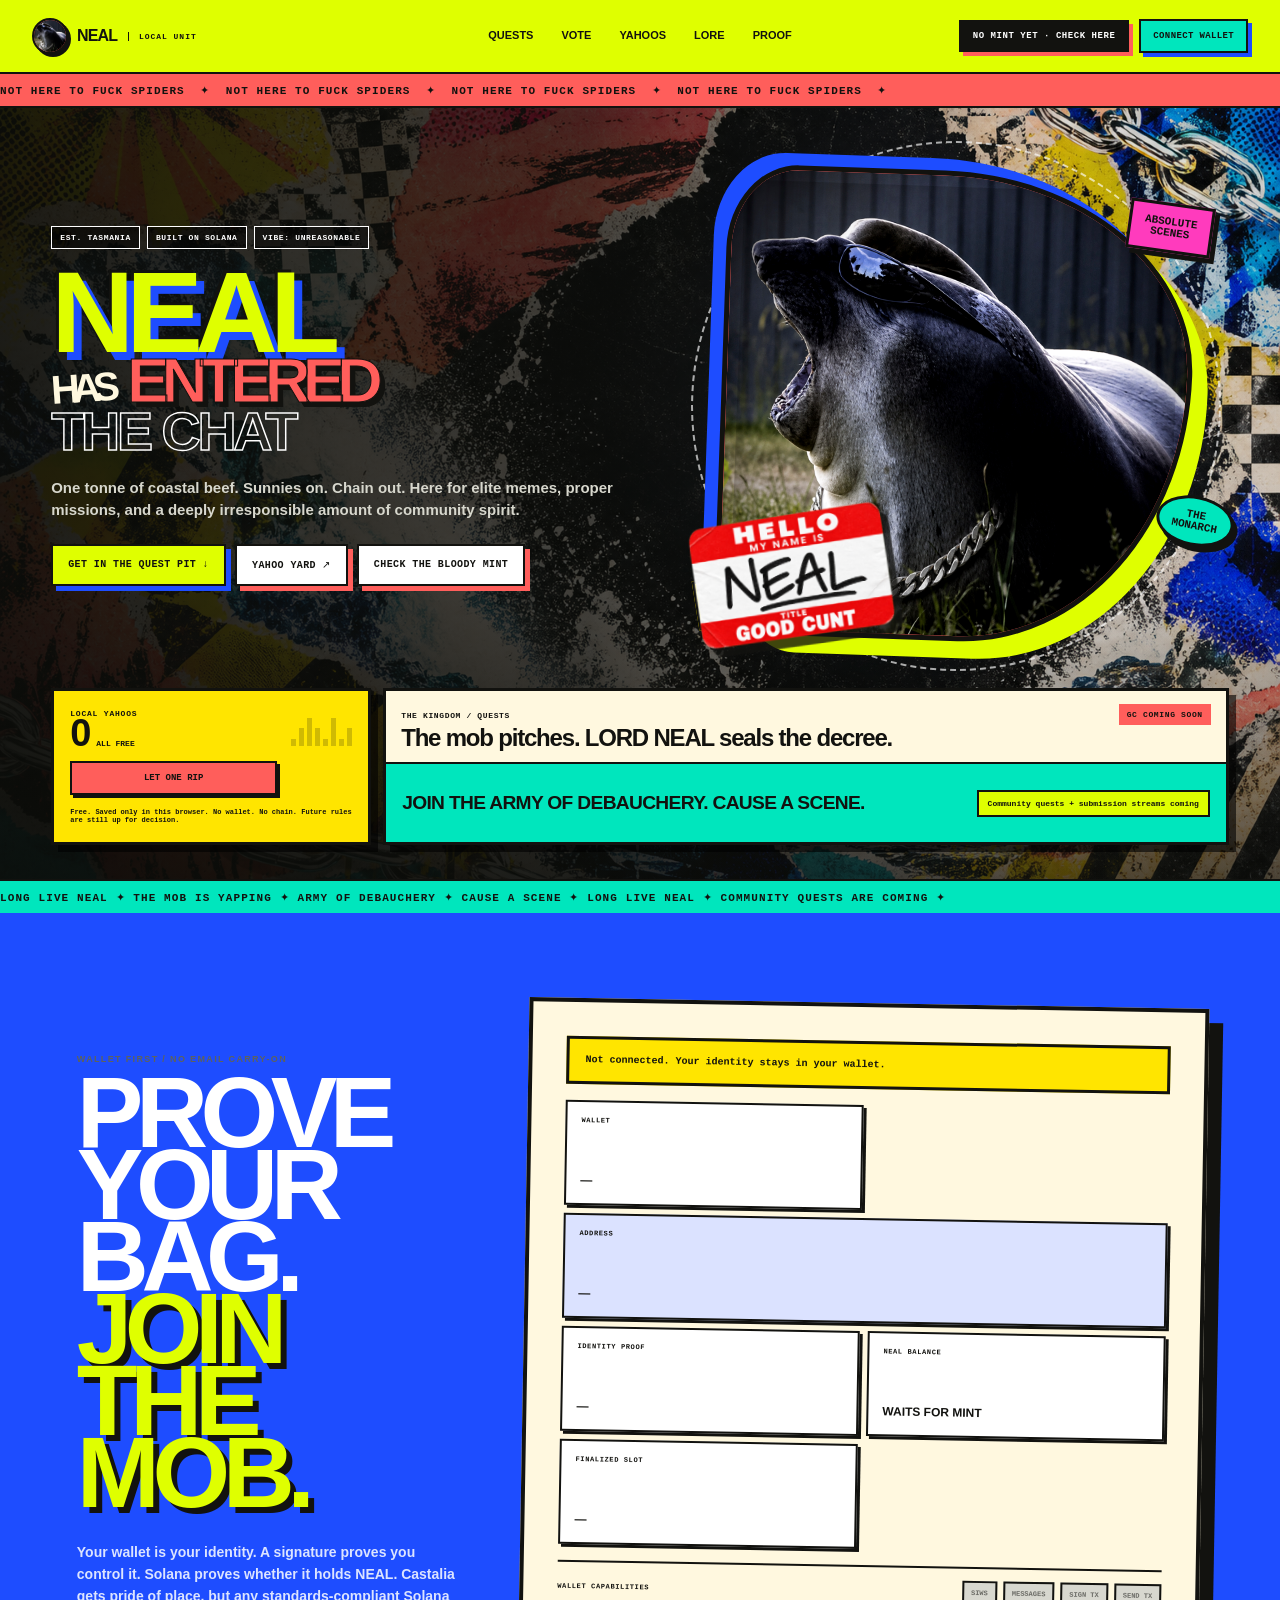
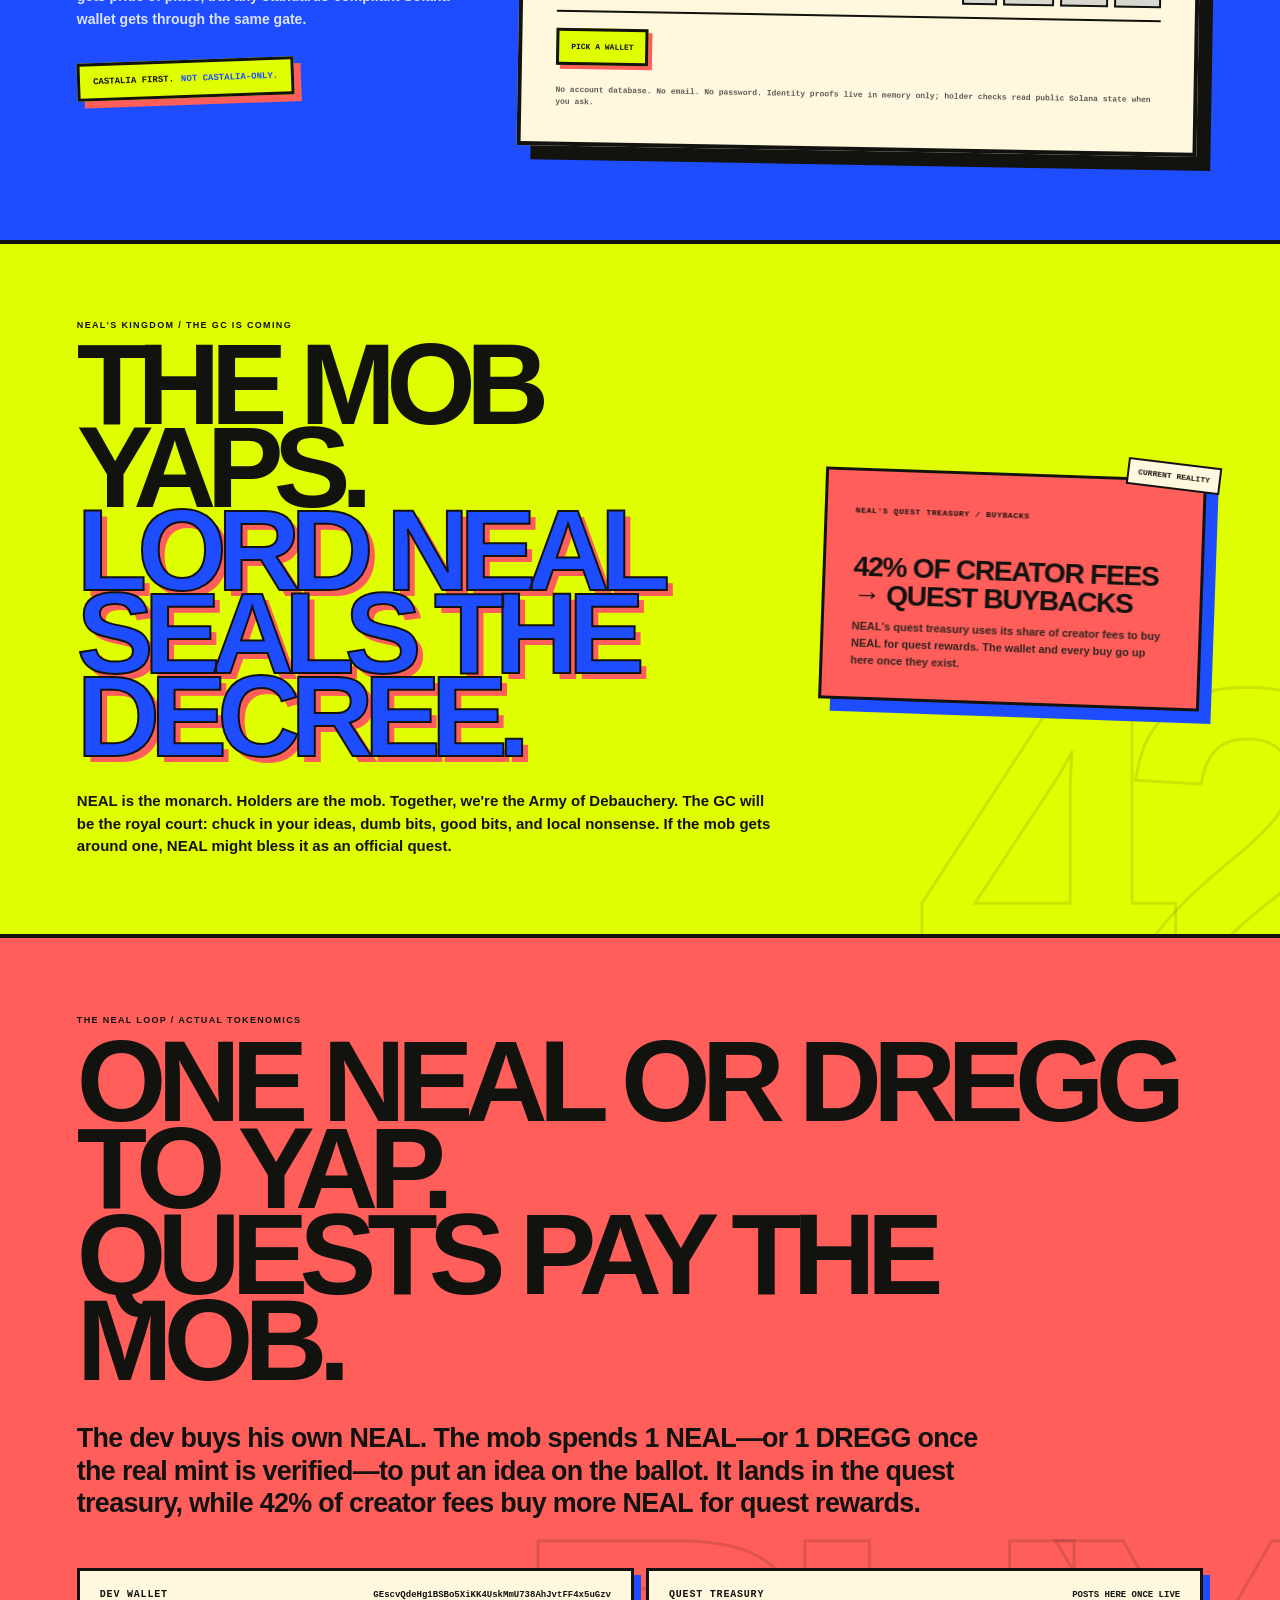
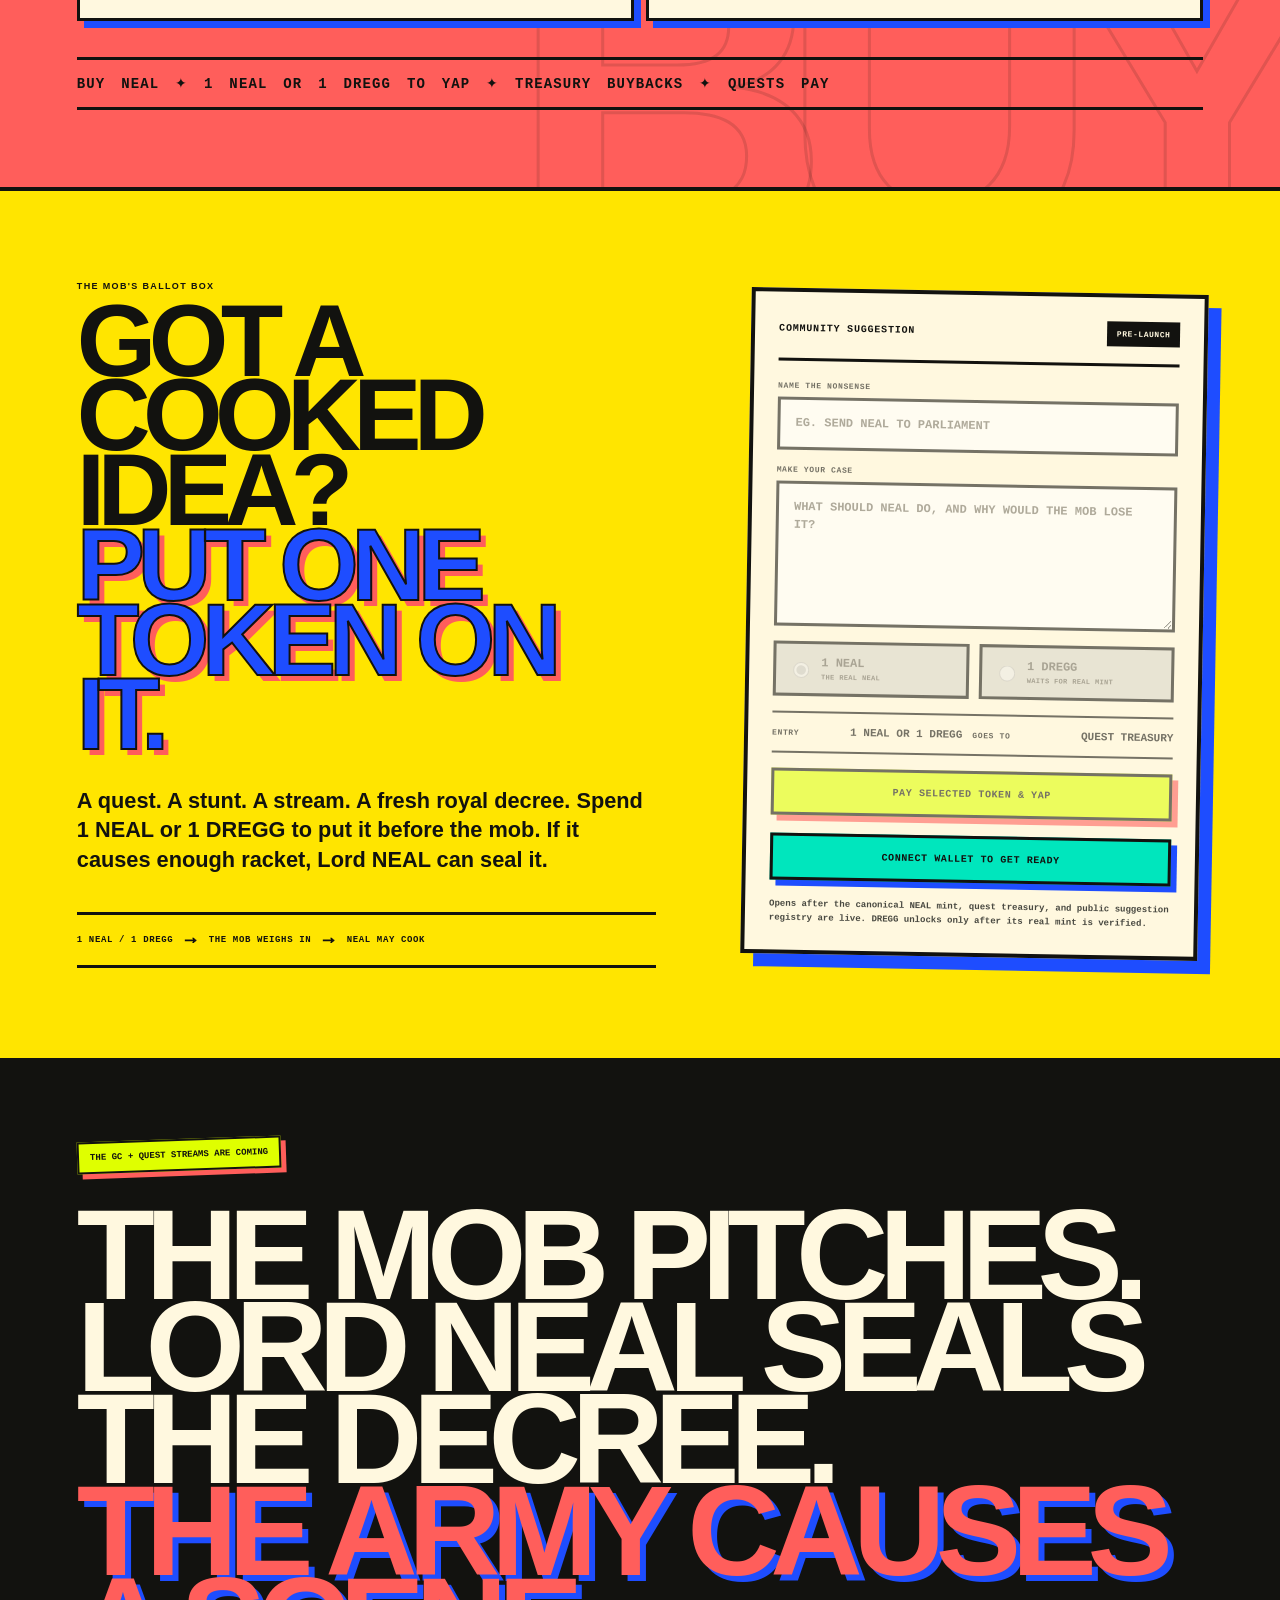
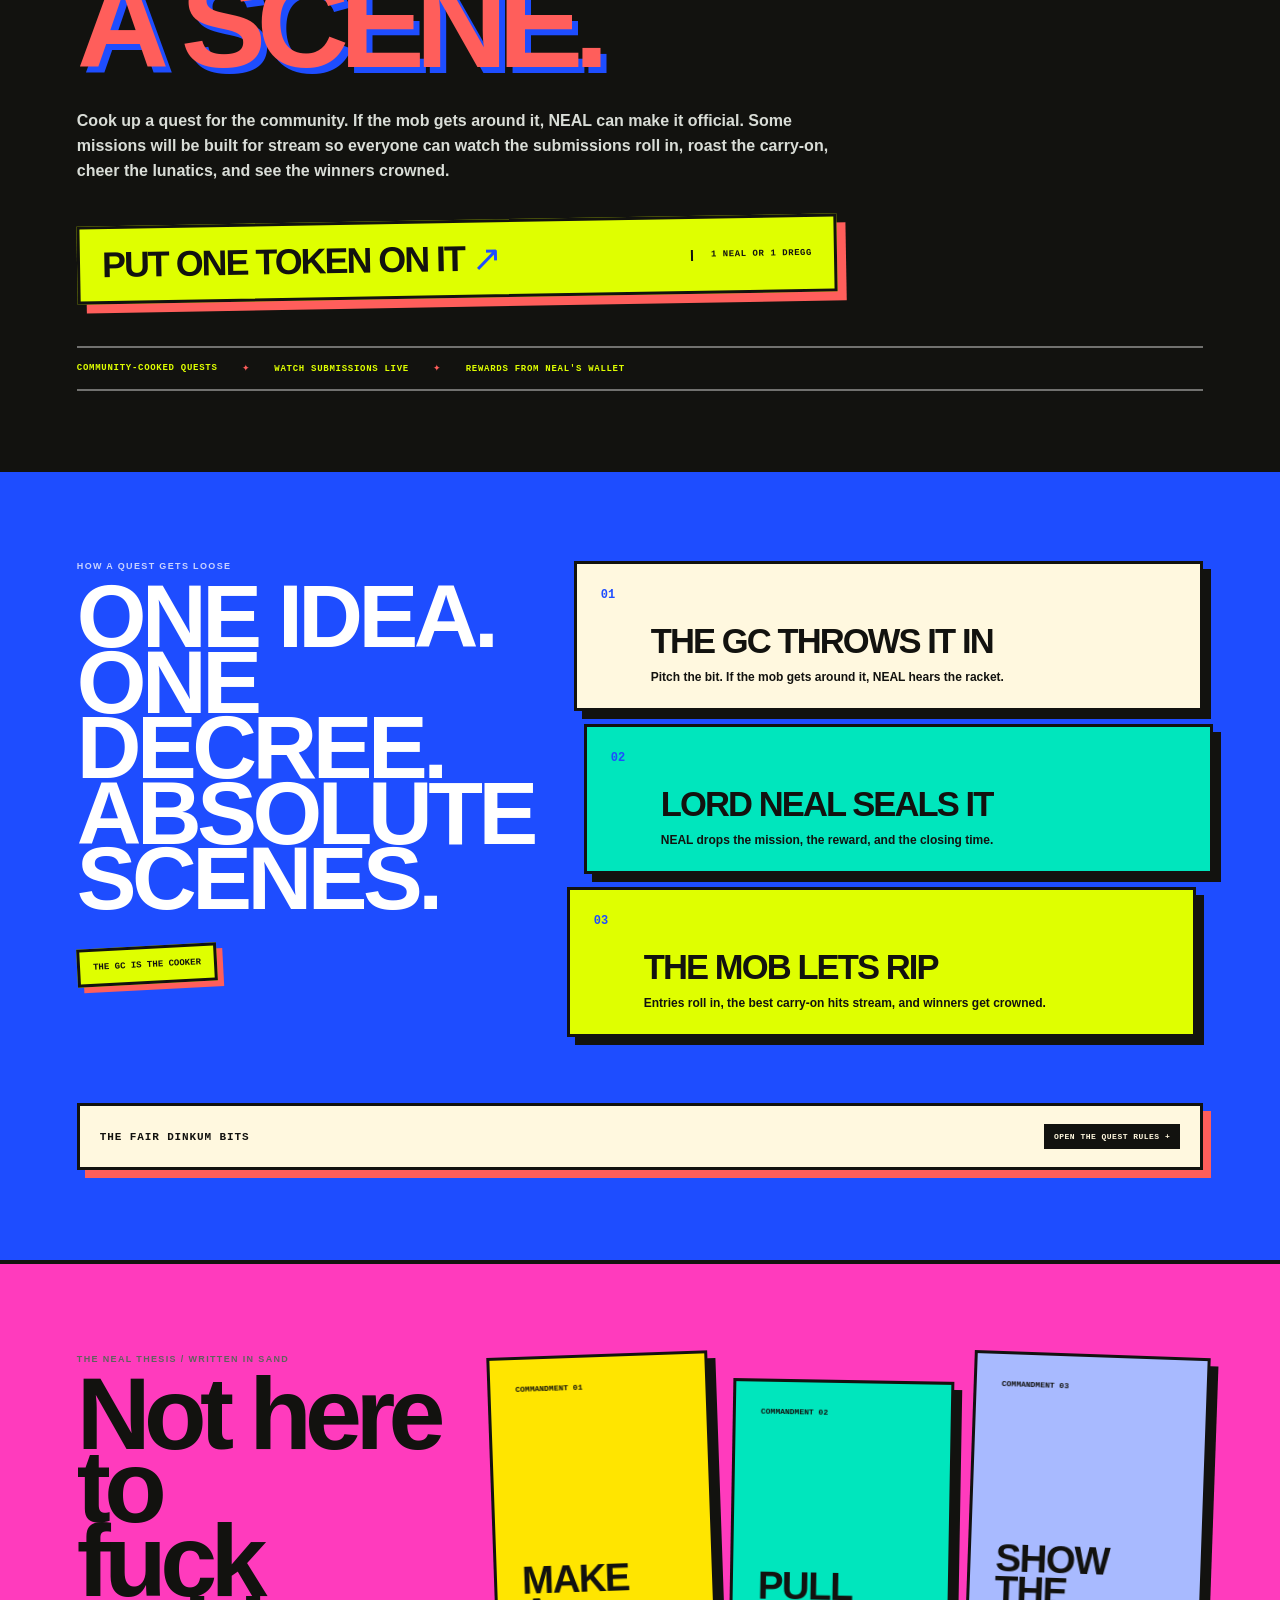
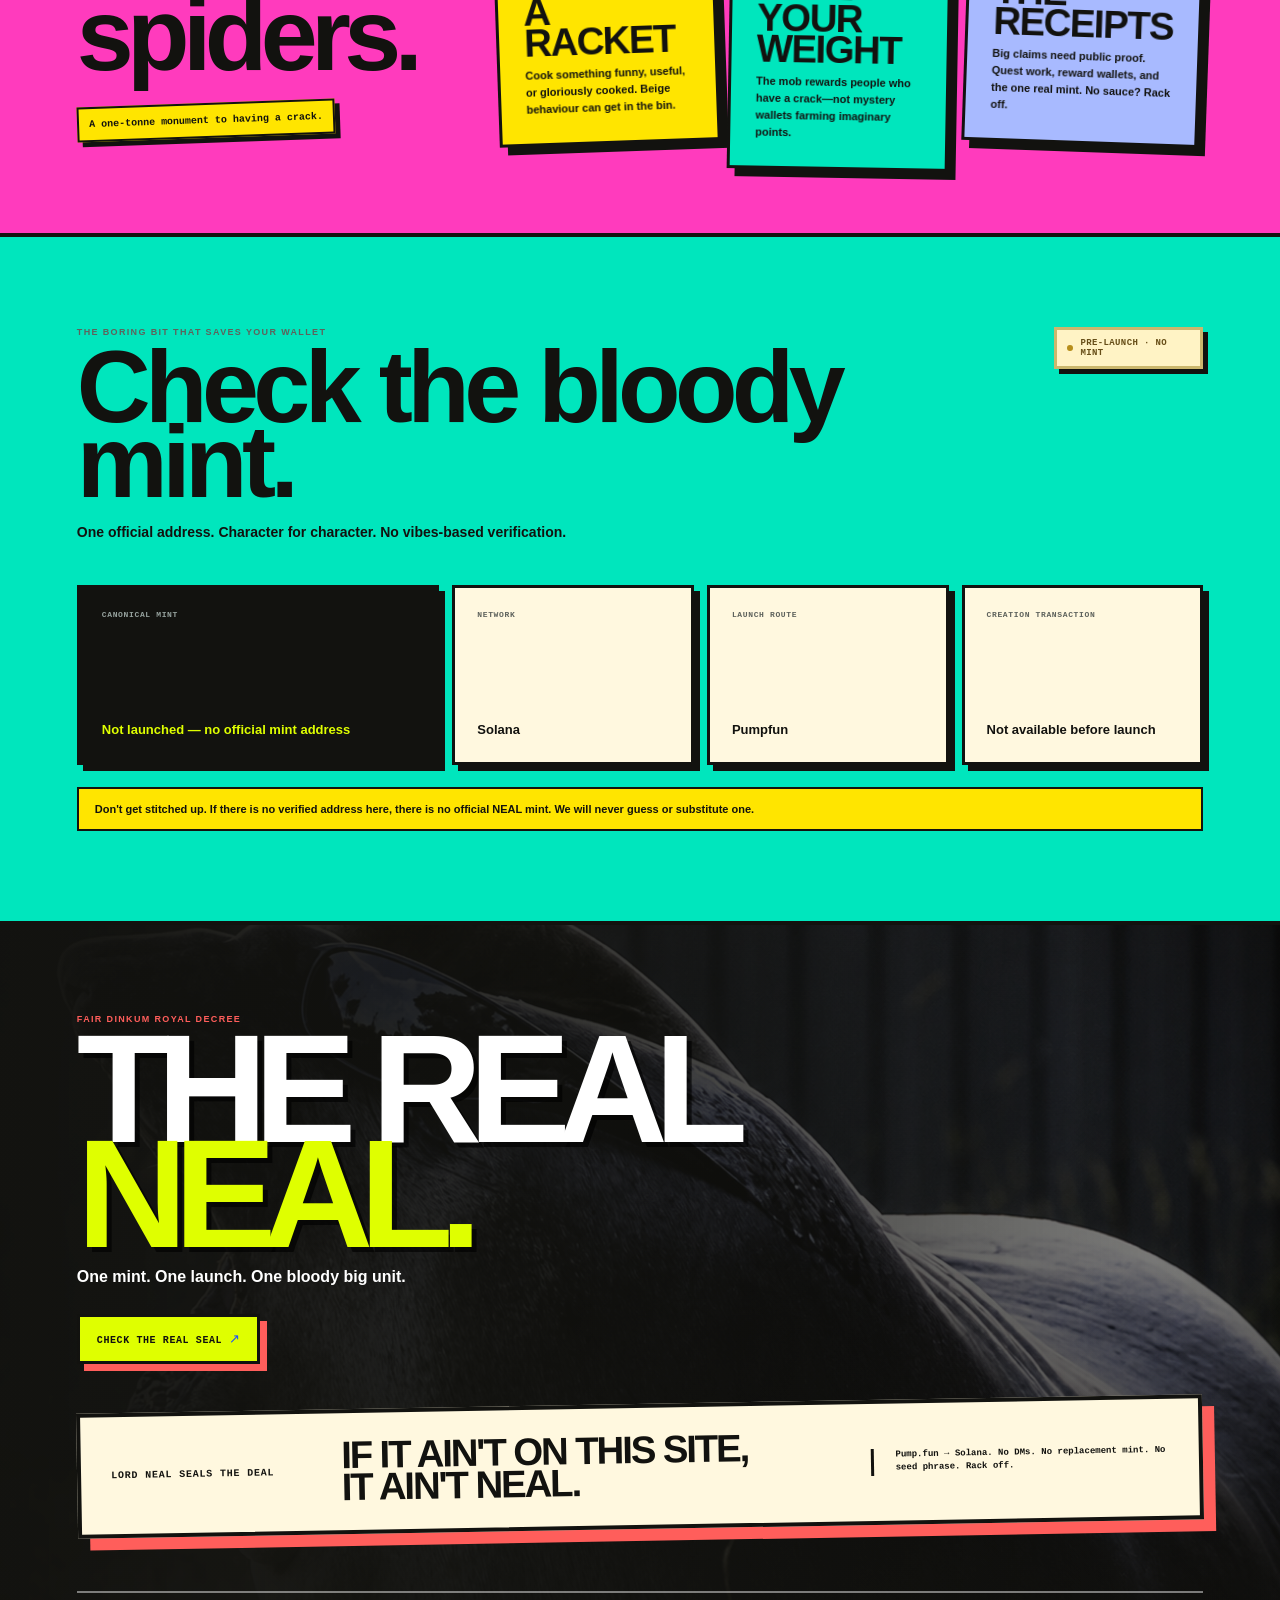
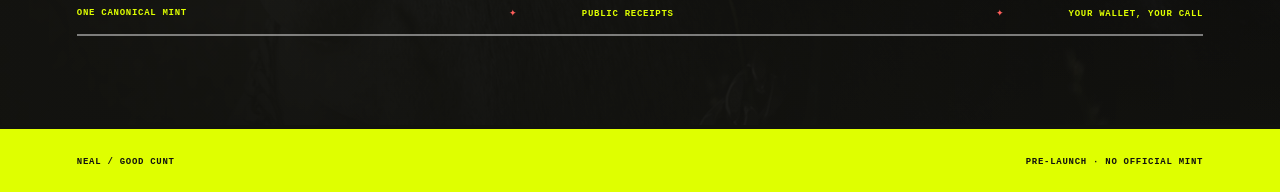
==== index.html @ fa9ed064 "Launch NEAL public site" ====
<!doctype html>
<html lang="en">
  <head>
    <meta charset="UTF-8" />
    <meta name="viewport" content="width=device-width, initial-scale=1.0" />
    <meta
      name="description"
      content="NEAL is a one-tonne local menace on Solana: Aussie chaos, community quests, and one real mint."
    />
    <meta name="theme-color" content="#dfff00" />
    <meta property="og:type" content="website" />
    <meta property="og:title" content="NEAL HAS ENTERED THE CHAT" />
    <meta property="og:description" content="Pick your chaos. Check the mint." />
    <meta property="og:url" content="https://bananawalnut.github.io/" />
    <meta property="og:image" content="https://bananawalnut.github.io/og.png" />
    <meta name="twitter:card" content="summary_large_image" />
    <meta name="twitter:title" content="NEAL HAS ENTERED THE CHAT" />
    <meta name="twitter:description" content="Pick your chaos. Check the mint." />
    <meta name="twitter:image" content="https://bananawalnut.github.io/og.png" />
    <link rel="canonical" href="https://bananawalnut.github.io/" />
    <link rel="icon" type="image/png" href="/neal-token.png" />
    <title>NEAL HAS ENTERED THE CHAT</title>
    <script type="module" crossorigin src="/assets/main-Bcc60UnR.js"></script>
    <link rel="modulepreload" crossorigin href="/assets/local-yahoos-ve-50nHm.js">
    <link rel="stylesheet" crossorigin href="/assets/local-yahoos-BH2oPwrr.css">
  </head>
  <body>
    <div id="app"></div>
    <noscript>This verification page requires JavaScript to load its public launch record.</noscript>
  </body>
</html>
---- assets/local-yahoos-BH2oPwrr.css ----
:root{--ice: #e8f6ef;--paper: #fff8df;--ink: #12120f;--muted: #5e625c;--line: #aeb8ae;--aqua: #00e6bd;--blue: #1e4dff;--coral: #ff5e5b;--pink: #ff3bbd;--lime: #dfff00;--yellow: #ffe500;font-family:Inter,ui-sans-serif,-apple-system,BlinkMacSystemFont,Segoe UI,sans-serif;color:var(--ink);background:var(--ice);font-synthesis:none;text-rendering:optimizeLegibility}*{box-sizing:border-box}html{scroll-behavior:smooth}body{margin:0;overflow-x:hidden;background:var(--ink)}button,a{color:inherit;font:inherit}button{cursor:pointer}a{text-decoration:none}.shell{min-height:100vh;background:var(--ice)}.topbar{height:74px;padding:0 32px;position:relative;z-index:30;display:grid;grid-template-columns:1fr auto 1fr;align-items:center;border-bottom:2px solid var(--ink);background:var(--lime)}.brand{width:max-content;display:inline-flex;align-items:center;gap:9px;font-weight:950;letter-spacing:-.055em}.brand small{margin-left:2px;padding-left:10px;border-left:1px solid var(--ink);font:800 8px ui-monospace,monospace;letter-spacing:.12em}.brand-orb{width:36px;height:36px;display:grid;place-items:center;overflow:hidden;border:2px solid var(--ink);border-radius:50%;background:var(--coral);box-shadow:3px 3px 0 var(--ink)}.brand-orb img{width:100%;height:100%;object-fit:cover}.nav-links{display:flex;gap:28px;font-size:11px;font-weight:850;text-transform:uppercase}.nav-links a{padding:5px 0;border-bottom:2px solid transparent}.nav-links a:hover{border-color:var(--ink)}.topbar-actions{justify-self:end;display:flex;align-items:center;gap:10px}.network-chip{justify-self:end;padding:9px 12px;border:2px solid var(--ink);border-radius:0;background:var(--ink);color:#fff;box-shadow:4px 4px 0 var(--coral);font:850 9px ui-monospace,monospace;letter-spacing:.06em}.network-chip:hover{transform:translate(-2px,-2px);box-shadow:6px 6px 0 var(--blue)}.wallet-button{padding:10px 12px;border:2px solid var(--ink);color:var(--ink);background:var(--aqua);box-shadow:4px 4px 0 var(--blue);font:950 9px ui-monospace,monospace;letter-spacing:.04em;white-space:nowrap}.wallet-button:hover,.wallet-button:focus-visible{transform:translate(-2px,-2px);box-shadow:6px 6px 0 var(--coral);outline:none}.hero-chaos{min-height:calc(100vh - 74px);position:relative;overflow:hidden;isolation:isolate;color:#fff;background:var(--ink) url(/neal-chaos-bg.png) center / cover no-repeat}.hero-chaos:before{content:"";position:absolute;inset:0;z-index:-1;background:linear-gradient(90deg,#0b0c09eb,#0b0c09bd 46%,#0b0c091f 78%),linear-gradient(0deg,rgba(11,12,9,.74),transparent 38%)}.hero-marquee{height:34px;display:flex;align-items:center;overflow:hidden;border-bottom:2px solid var(--ink);color:var(--ink);background:var(--coral);font:950 11px ui-monospace,monospace;letter-spacing:.1em;white-space:nowrap}.hero-marquee span{display:block;width:max-content;animation:marquee 18s linear infinite}.hero-marquee--bottom{border-top:2px solid var(--ink);border-bottom:0;background:var(--aqua)}.hero-marquee--bottom span{animation-direction:reverse;animation-duration:14s}@keyframes marquee{to{transform:translate(-50%)}}.hero-stage{max-width:1540px;min-height:570px;margin:0 auto;padding:38px clamp(24px,4vw,68px) 22px;display:grid;grid-template-columns:minmax(0,1.05fr) minmax(410px,.95fr);align-items:center;gap:30px}.hero-copy{position:relative;z-index:5}.hero-kicker{margin:0 0 20px;display:flex;flex-wrap:wrap;gap:7px}.hero-kicker span{padding:6px 8px;border:1px solid white;background:#00000080;font:800 8px ui-monospace,monospace;letter-spacing:.08em}.hero-copy h1{max-width:820px;margin:0;display:flex;flex-wrap:wrap;align-items:baseline;column-gap:.16em;color:var(--paper);font-size:clamp(58px,7.3vw,124px);line-height:.76;letter-spacing:-.085em;text-transform:uppercase}.hero-copy h1 span{width:100%;color:var(--lime);font-size:1.23em;text-shadow:8px 8px 0 var(--blue),-3px -3px 0 var(--ink)}.hero-copy h1 em{font:inherit;font-size:.43em;transform:rotate(-4deg)}.hero-copy h1 strong{color:var(--coral);font-size:.68em;-webkit-text-stroke:1px var(--ink);text-shadow:5px 5px 0 var(--ink)}.hero-copy h1 i{width:100%;margin-top:.12em;color:transparent;font:inherit;font-size:.58em;letter-spacing:-.06em;-webkit-text-stroke:1.5px white}.eyebrow{margin:0 0 13px;color:var(--muted);font-size:9px;font-weight:800;letter-spacing:.15em;text-transform:uppercase}.hero-copy>#description{max-width:640px;margin:24px 0 0;color:#d7d7cd;font-size:15px;font-weight:650;line-height:1.48}.hero-actions{margin-top:23px;display:flex;flex-wrap:wrap;gap:9px}.hero-actions a{padding:13px 15px;border:2px solid var(--ink);font:900 10px ui-monospace,monospace;letter-spacing:.04em}.primary-action{background:var(--lime);color:var(--ink);box-shadow:5px 5px 0 var(--blue)}.secondary-action{background:#fff;color:var(--ink);box-shadow:5px 5px 0 var(--coral)}.hero-actions a:hover{transform:translate(-2px,-2px)}.neal-monument{min-height:520px;position:relative;display:grid;place-items:center}.neal-frame{width:min(470px,39vw);aspect-ratio:1;overflow:hidden;position:relative;z-index:2;border:5px solid var(--ink);border-radius:15% 54% 48% 14%/18% 42% 58% 20%;background:var(--coral);box-shadow:16px 17px 0 var(--lime),-13px -12px 0 var(--blue);transform:rotate(2deg);animation:float-neal 4.2s ease-in-out infinite}.neal-frame:after{content:"";position:absolute;inset:0;border:11px solid rgba(255,255,255,.22);mix-blend-mode:overlay;pointer-events:none}.neal-frame>img{width:100%;height:100%;object-fit:cover;object-position:center;filter:saturate(1.18) contrast(1.06)}.neal-halo{width:530px;height:530px;position:absolute;display:grid;place-items:center;border:2px dashed rgba(255,255,255,.65);border-radius:50%;color:transparent;animation:spin 18s linear infinite}.neal-halo:before,.neal-halo:after{content:"";position:absolute;inset:45px;border:1px solid rgba(223,255,0,.55);border-radius:50%}.neal-halo:after{inset:90px;border-color:#ff5e5bb3}.sticker{position:absolute;z-index:4;padding:11px 13px;border:3px solid var(--ink);color:var(--ink);box-shadow:5px 5px 0 var(--ink);font:950 11px/1 ui-monospace,monospace;text-align:center}.sticker--one{top:11%;right:3%;background:var(--pink);transform:rotate(8deg)}.sticker--two{bottom:8%;left:2%;background:var(--yellow);transform:rotate(-9deg)}.sticker--three{right:-1%;bottom:23%;border-radius:50%;background:var(--aqua);transform:rotate(11deg)}.neal-name-tag{width:205px;height:auto;position:absolute;left:1%;bottom:4%;z-index:5;filter:drop-shadow(8px 9px 0 rgba(18,18,15,.78));transform:rotate(-4deg)}@keyframes float-neal{50%{transform:rotate(-1deg) translateY(-10px)}}@keyframes spin{to{transform:rotate(360deg)}}.hero-control-deck{max-width:1540px;margin:0 auto 34px;padding:0 clamp(24px,4vw,68px);display:grid;grid-template-columns:320px 1fr;gap:12px;position:relative;z-index:10}.hype-console,.hero-quests{border:3px solid var(--ink);box-shadow:7px 7px #0009}.hype-console{padding:16px;position:relative;display:grid;grid-template-columns:1fr auto;gap:10px 14px;align-items:center;overflow:visible;color:var(--ink);background:var(--yellow)}.hype-console:focus-visible{outline:5px solid var(--aqua);outline-offset:4px}.hype-console>div:first-child{display:grid;grid-template-columns:auto 1fr;align-items:end;gap:0 8px}.hype-console .console-label{grid-column:1 / -1;margin:0;font:900 8px ui-monospace,monospace;letter-spacing:.1em}.hype-console strong{font-size:38px;line-height:.8;letter-spacing:-.08em}.hype-console span{font:900 8px ui-monospace,monospace}.hype-console button{padding:10px;border:2px solid var(--ink);background:var(--coral);box-shadow:3px 3px 0 var(--ink);font:950 9px ui-monospace,monospace}.hype-console button:active{transform:translate(3px,3px);box-shadow:none}.hype-console button:disabled{cursor:not-allowed;opacity:.76}.hype-console small{grid-column:1 / -1;font:700 7px ui-monospace,monospace}.hype-gauge{display:flex;align-items:flex-end;gap:3px;height:35px}.hype-gauge i{width:5px;height:20%;background:#12120f33;transition:.12s}.hype-gauge i:nth-child(2n){height:50%}.hype-gauge i:nth-child(3n){height:80%}.hype-gauge i.on{background:var(--blue)}.yahoo-peek{width:min(820px,calc(100vw - 48px));padding:17px;position:absolute;left:-3px;top:calc(100% + 10px);z-index:60;display:grid;grid-template-columns:repeat(3,1fr);gap:12px;visibility:hidden;opacity:0;border:3px solid var(--ink);color:var(--ink);background:var(--paper);box-shadow:9px 9px 0 var(--blue);transform:translateY(-8px);transition:opacity .16s ease,transform .16s ease,visibility .16s;pointer-events:none}.yahoo-peek:before{content:"";height:12px;position:absolute;left:0;right:0;top:-12px}.hype-console:hover .yahoo-peek,.hype-console:focus-within .yahoo-peek{visibility:visible;opacity:1;transform:translateY(0);pointer-events:auto}.yahoo-peek header{grid-column:1 / -1;padding-bottom:10px;display:flex;align-items:center;justify-content:space-between;border-bottom:3px solid var(--ink);font:950 9px ui-monospace,monospace;letter-spacing:.07em}.yahoo-peek header b{padding:6px 8px;background:var(--lime)}.yahoo-peek>div{min-width:0;padding:10px;border:2px solid var(--ink);background:#fff}.yahoo-peek>div>strong{font:950 8px ui-monospace,monospace;letter-spacing:.06em}.yahoo-peek ol{margin:9px 0 0;padding:0;list-style:none}.yahoo-peek li{padding:7px 0;display:flex;justify-content:space-between;gap:10px;border-top:1px solid var(--ink);font:850 8px ui-monospace,monospace}.yahoo-peek li span{overflow-wrap:anywhere}.yahoo-peek li b{white-space:nowrap}.yahoo-peek>a{grid-column:1 / -1;padding:10px;border:2px solid var(--ink);background:var(--aqua);box-shadow:4px 4px 0 var(--coral);font:950 9px ui-monospace,monospace;text-align:center}.hero-quests{color:var(--ink);background:var(--paper)}.hero-quests-head{padding:13px 15px 10px;display:flex;justify-content:space-between;align-items:start;border-bottom:2px solid var(--ink)}.hero-quests-head span,.hero-quests-head b{font:900 8px ui-monospace,monospace;letter-spacing:.08em}.hero-quests-head h2{margin:2px 0 0;font-size:24px;letter-spacing:-.05em}.hero-quests-head b{padding:6px 8px;background:var(--coral)}.hero-quest-callout{min-height:78px;padding:14px 16px;display:grid;grid-template-columns:1fr auto;align-items:center;gap:16px;background:var(--aqua)}.hero-quest-callout strong{font-size:clamp(14px,1.5vw,22px);letter-spacing:-.035em}.hero-quest-callout small{padding:7px 9px;border:2px solid var(--ink);background:var(--lime);font:850 8px ui-monospace,monospace}.hero-quest-callout:hover{background:var(--coral)}.wallet-identity{padding:clamp(54px,7vw,105px) clamp(24px,6vw,92px);display:grid;grid-template-columns:.72fr 1.28fr;gap:clamp(28px,5vw,78px);align-items:center;border-bottom:4px solid var(--ink);color:var(--paper);background:var(--blue)}.wallet-identity-copy h2{margin:0;color:#fff;font-size:clamp(58px,7.8vw,122px);line-height:.72;letter-spacing:-.075em}.wallet-identity-copy h2 em{color:var(--lime);font-style:normal;text-shadow:6px 6px 0 var(--ink)}.wallet-identity-copy>p:not(.eyebrow){max-width:640px;margin:32px 0 0;color:#dce4ff;font-size:14px;font-weight:720;line-height:1.6}.wallet-standard-note{width:max-content;max-width:100%;margin-top:30px;padding:11px 13px;display:flex;flex-wrap:wrap;gap:7px;border:3px solid var(--ink);color:var(--ink);background:var(--lime);box-shadow:7px 7px 0 var(--coral);font:950 9px ui-monospace,monospace;transform:rotate(-2deg)}.wallet-standard-note span{color:var(--blue)}.wallet-proof-board{min-width:0;padding:clamp(18px,3vw,34px);border:4px solid var(--ink);color:var(--ink);background:var(--paper);box-shadow:14px 14px 0 var(--ink);transform:rotate(1deg)}.wallet-status{margin:0;padding:14px 16px;border:3px solid var(--ink);background:var(--yellow);font:900 10px/1.35 ui-monospace,monospace}.wallet-status.busy{color:#fff;background:var(--blue)}.wallet-status.connected{background:var(--aqua)}.wallet-status.verified{background:var(--lime)}.wallet-status.error{color:#fff;background:var(--coral)}.wallet-proof-grid{margin-top:16px;display:grid;grid-template-columns:repeat(2,minmax(0,1fr));gap:8px}.wallet-proof-grid article{min-width:0;min-height:105px;padding:14px;display:flex;flex-direction:column;justify-content:space-between;border:2px solid var(--ink);background:#fff;box-shadow:3px 3px 0 var(--ink)}.wallet-proof-grid article:nth-child(2){grid-column:span 2;background:#dbe2ff}.wallet-proof-grid span,.wallet-capability-row>span{font:900 7px ui-monospace,monospace;letter-spacing:.09em}.wallet-proof-grid strong{overflow-wrap:anywhere;font-size:12px;line-height:1.35}.wallet-capability-row{margin-top:16px;padding:12px 0;display:flex;align-items:center;justify-content:space-between;gap:14px;border-top:2px solid var(--ink);border-bottom:2px solid var(--ink)}#wallet-capabilities{display:flex;flex-wrap:wrap;justify-content:flex-end;gap:6px}#wallet-capabilities span{padding:6px 7px;border:2px solid var(--ink);color:#6b6b66;background:#d7d7cf;font:900 7px ui-monospace,monospace}#wallet-capabilities span.on{color:var(--ink);background:var(--aqua)}.wallet-actions{margin-top:16px;display:flex;flex-wrap:wrap;gap:8px}.wallet-actions button{padding:11px 12px;border:3px solid var(--ink);color:var(--ink);background:var(--lime);box-shadow:4px 4px 0 var(--coral);font:950 8px ui-monospace,monospace}.wallet-actions button:nth-child(2),.wallet-actions button:nth-child(3){background:var(--aqua);box-shadow-color:var(--blue)}.wallet-actions button.quiet{background:#fff;box-shadow:none}.wallet-actions button:disabled{cursor:not-allowed;filter:grayscale(1);opacity:.55}.wallet-actions button:not(:disabled):hover{transform:translate(-2px,-2px)}.wallet-privacy{margin-top:19px;display:block;color:#5d5d57;font:750 8px/1.5 ui-monospace,monospace}.wallet-dialog{width:min(620px,calc(100vw - 28px));max-height:min(760px,calc(100vh - 28px));padding:26px;overflow:auto;border:4px solid var(--ink);border-radius:0;color:var(--ink);background:var(--paper);box-shadow:14px 14px 0 var(--coral)}.wallet-dialog::backdrop{background:#12120fd1;backdrop-filter:blur(4px)}.wallet-dialog-head{display:flex;align-items:flex-start;justify-content:space-between;gap:20px}.wallet-dialog-head span{font:900 8px ui-monospace,monospace;letter-spacing:.09em}.wallet-dialog h2{margin:10px 0 0;font-size:clamp(44px,8vw,76px);line-height:.76;letter-spacing:-.07em}.wallet-dialog-head>button{width:42px;height:42px;border:3px solid var(--ink);background:var(--coral);box-shadow:4px 4px 0 var(--ink);font-size:25px;font-weight:950;line-height:1}.wallet-dialog>p{margin:25px 0;font-size:12px;font-weight:750;line-height:1.5}.wallet-dialog>small{margin-top:22px;display:block;font:850 8px ui-monospace,monospace}.wallet-list{display:grid;gap:9px}.wallet-choice{width:100%;padding:13px;display:flex;align-items:center;gap:13px;border:3px solid var(--ink);color:var(--ink);background:#fff;box-shadow:5px 5px 0 var(--ink);text-align:left}.wallet-choice.castalia{background:var(--lime);box-shadow:5px 5px 0 var(--blue)}.wallet-choice:hover,.wallet-choice:focus-visible{transform:translate(-2px,-2px);outline:4px solid var(--aqua);outline-offset:2px}.wallet-choice img{width:42px;height:42px;object-fit:contain;border-radius:10px}.wallet-choice span{display:grid;gap:4px}.wallet-choice strong{font-size:16px}.wallet-choice small{font:850 7px ui-monospace,monospace;letter-spacing:.08em}.wallet-empty{margin:0;padding:18px;border:3px dashed var(--ink);background:var(--yellow);font-size:12px;font-weight:800;line-height:1.5}.attitude,.verification,.principles,.quests{max-width:1380px;margin:12px auto 0;padding:30px;border:1px solid var(--line);border-radius:24px;background:#ffffff75}.attitude{display:grid;grid-template-columns:.75fr 1.25fr;gap:34px;background:var(--coral);border-color:var(--ink)}.attitude h2{margin:0;font-size:clamp(42px,5vw,73px);line-height:.86;letter-spacing:-.065em}.attitude-grid{display:grid;grid-template-columns:repeat(3,1fr);gap:9px}.attitude-grid article{min-height:230px;padding:20px;display:flex;flex-direction:column;border:1px solid var(--ink);border-radius:15px;background:var(--paper)}.attitude-grid span{font:750 8px ui-monospace,monospace}.attitude-grid h3{margin:auto 0 8px;font-size:20px;letter-spacing:-.04em}.attitude-grid p{margin:0;color:var(--muted);font-size:10px;line-height:1.55}.verification{background:#f2f7f5}.verification-head{display:flex;align-items:flex-start;justify-content:space-between;gap:20px}.verification h2,.principles h2,.quests h2{margin:0;font-size:clamp(34px,4vw,55px);line-height:.95;letter-spacing:-.055em}.status-chip{display:inline-flex;align-items:center;gap:8px;padding:8px 10px;border:1px solid var(--line);border-radius:999px;color:var(--muted);font:750 9px ui-monospace,monospace;letter-spacing:.04em;text-transform:uppercase}.status-chip i{width:6px;height:6px;border-radius:50%;background:#b9a14d}.status-chip.prelaunch{color:#674e18;border-color:#cbb76d;background:#fff3c5}.status-chip.prelaunch i{background:#b78e1b}.status-chip.launched{color:#225b46;border-color:#7ab89d;background:#daf7e9}.status-chip.launched i{background:#2b9e70}.status-chip.failed{color:#7a3529;border-color:#d79888;background:#ffe1d9}.status-chip.failed i{background:var(--coral)}.record-grid{display:grid;grid-template-columns:1.5fr repeat(3,1fr);gap:9px;margin-top:28px}.record-grid article{min-width:0;min-height:145px;padding:19px;display:flex;flex-direction:column;justify-content:space-between;border:1px solid var(--line);border-radius:15px;background:var(--paper)}.record-grid .primary-record{background:var(--ink);color:#fff}.record-label{color:var(--muted);font:750 8px ui-monospace,monospace;letter-spacing:.08em;text-transform:uppercase}.primary-record .record-label{color:#96a29e}.record-grid strong{overflow-wrap:anywhere;font-size:12px;line-height:1.45}.primary-record strong{color:var(--lime)}.primary-record button{width:max-content;padding:7px 9px;border:1px solid #52605c;border-radius:999px;background:transparent;color:#fff;font-size:8px}.record-warning{margin:15px 0 0;color:var(--muted);font-size:10px}.principles{position:relative;display:grid;grid-template-columns:1fr;gap:32px;overflow:hidden;background:linear-gradient(90deg,#12120ffa,#12120fde 43%,#12120f7a),linear-gradient(0deg,rgba(18,18,15,.86) 0%,transparent 58%),url(/neal-token.png) center 38% / cover no-repeat}.real-neal-copy{position:relative;z-index:2}.real-neal-copy h2{text-shadow:5px 5px 0 rgba(0,0,0,.62)}.real-neal-copy h2 em{color:var(--lime);font-style:normal}.real-neal-copy>p:not(.eyebrow){margin:22px 0 0;font-size:16px;font-weight:800}.real-neal-copy>a{width:max-content;margin-top:28px;padding:14px 17px;display:block;border:3px solid var(--ink);color:var(--ink);background:var(--lime);box-shadow:7px 7px 0 var(--coral);font:950 10px ui-monospace,monospace;letter-spacing:.06em}.real-neal-copy>a span{color:var(--blue);font-size:1.3em}.real-neal-copy>a:hover{transform:translate(-2px,-2px);box-shadow:10px 10px 0 var(--blue)}.neal-decree{grid-column:1 / -1;margin-top:8px;padding:26px 30px;position:relative;z-index:2;display:grid;grid-template-columns:.55fr 1.35fr .8fr;align-items:center;gap:25px;border:4px solid var(--ink);color:var(--ink);background:var(--paper);box-shadow:12px 12px 0 var(--coral);transform:rotate(-1deg)}.neal-decree>span{font:950 10px ui-monospace,monospace;letter-spacing:.08em}.neal-decree>strong{font-size:clamp(26px,3vw,47px);line-height:.84;letter-spacing:-.055em}.neal-decree>small{padding-left:22px;border-left:3px solid var(--ink);font:850 9px/1.5 ui-monospace,monospace}.receipt-strip{grid-column:1 / -1;margin-top:30px;padding:15px 0;display:flex;justify-content:space-between;gap:20px;border-top:2px solid rgba(255,255,255,.45);border-bottom:2px solid rgba(255,255,255,.45)}.receipt-strip span{color:var(--lime);font:900 9px ui-monospace,monospace;letter-spacing:.08em}.receipt-strip span+span:before{content:"✦";margin-right:clamp(20px,5vw,80px);color:var(--coral)}.quests{padding:0;overflow:hidden;background:var(--paper)}.quests h3{margin:0;font-size:clamp(27px,3.1vw,43px);line-height:.98;letter-spacing:-.05em}.quests h4{margin:0;font-size:21px;letter-spacing:-.04em}.quests-intro{padding:34px;display:grid;grid-template-columns:1.15fr .85fr;gap:38px;align-items:end;background:var(--ink);color:#fff}.quests-copy>p:last-child{max-width:690px;margin:24px 0 0;color:#aeb9b5;font-size:13px;line-height:1.65}.quests-intro .eyebrow,.quests-intro .record-label{color:#8d9a96}.program-state{padding:22px;border:1px solid #43504c;border-radius:16px;background:#172622}.program-state strong,.program-state p{display:block}.program-state strong{margin-top:25px;color:var(--coral);font-size:17px}.program-state.funded strong{color:var(--aqua)}.program-state p{margin:10px 0 0;color:#98a5a1;font-size:10px;line-height:1.55}.nealonomics,.quest-process{padding:34px;border-top:1px solid var(--line)}.section-line{display:flex;align-items:flex-end;justify-content:space-between;gap:20px}.section-line>span{padding:8px 10px;border:1px solid var(--line);border-radius:999px;color:var(--muted);font:750 8px ui-monospace,monospace;letter-spacing:.07em;text-transform:uppercase}.nealonomics-truth{max-width:900px}.nealonomics-wallets{display:flex;gap:12px}.quest-guardrails{padding:34px;display:grid;grid-template-columns:.75fr 1.25fr;gap:40px;background:var(--blue);color:#fff}.quest-guardrails .eyebrow{color:#c9d3ff}.quest-guardrails ul{margin:0;padding:0;list-style:none;counter-reset:guardrail}.quest-guardrails li{padding:12px 0 12px 32px;position:relative;border-bottom:1px solid rgba(255,255,255,.25);font-size:11px;line-height:1.45;counter-increment:guardrail}.quest-guardrails li:before{content:counter(guardrail,decimal-leading-zero);position:absolute;left:0;color:var(--lime);font:750 8px ui-monospace,monospace}footer{max-width:1380px;margin:0 auto;padding:25px 0 45px;display:flex;justify-content:space-between;color:var(--muted);font:750 8px ui-monospace,monospace;letter-spacing:.08em}@media(max-width:1000px){.hero-stage{grid-template-columns:1fr}.neal-monument{min-height:490px}.neal-frame{width:min(460px,68vw)}.hero-control-deck{grid-template-columns:1fr}.record-grid{grid-template-columns:1fr 1fr}.principles,.wallet-identity{grid-template-columns:1fr}.wallet-identity-copy>p:not(.eyebrow){max-width:780px}.attitude,.quests-intro,.quest-guardrails{grid-template-columns:1fr}}@media(max-width:680px){.yahoo-peek{width:calc(100vw - 42px);grid-template-columns:1fr}.yahoo-peek header,.yahoo-peek>a{grid-column:1}.shell{padding:0}.topbar{height:64px;padding:0 14px}.topbar{grid-template-columns:1fr auto}.nav-links,.brand small,.topbar-actions .network-chip{display:none}.wallet-button{max-width:165px;overflow:hidden;padding:8px;font-size:7px;box-shadow:3px 3px 0 var(--blue);text-overflow:ellipsis}.hero-stage{min-height:0;padding:30px 17px 8px}.hero-copy h1{font-size:clamp(51px,19vw,78px)}.hero-copy h1 span{text-shadow:5px 5px 0 var(--blue),-2px -2px 0 var(--ink)}.hero-copy>#description{font-size:13px}.hero-actions{align-items:stretch;flex-direction:column}.hero-actions a{text-align:center}.neal-monument{min-height:390px}.neal-frame{width:min(330px,78vw);box-shadow:10px 11px 0 var(--lime),-8px -8px 0 var(--blue)}.neal-halo{width:360px;height:360px}.sticker{padding:8px;font-size:8px}.sticker--one{right:0}.sticker--two{left:0}.sticker--three{right:0}.neal-name-tag{width:150px;left:0;bottom:5%;filter:drop-shadow(5px 6px 0 rgba(18,18,15,.78))}.hero-control-deck{margin-bottom:20px;padding:0 12px}.hype-console{grid-template-columns:1fr auto}.hero-quest-callout,.record-grid,.attitude-grid{grid-template-columns:1fr}.verification-head{flex-direction:column}.attitude,.verification,.principles{padding:21px}.wallet-identity{padding:54px 18px}.wallet-identity-copy h2{font-size:clamp(58px,19vw,88px)}.wallet-proof-board{padding:14px;box-shadow:8px 8px 0 var(--ink);transform:none}.wallet-proof-grid{grid-template-columns:1fr}.wallet-proof-grid article:nth-child(2){grid-column:auto}.wallet-capability-row{align-items:flex-start;flex-direction:column}#wallet-capabilities{justify-content:flex-start}.wallet-actions{display:grid;grid-template-columns:1fr}.wallet-dialog{padding:18px;box-shadow:7px 7px 0 var(--coral)}.attitude-grid article{min-height:175px}.quests-intro,.nealonomics,.quest-process,.quest-guardrails{padding:21px}.section-line{align-items:flex-start;flex-direction:column}.nealonomics-wallets{grid-template-columns:1fr}footer{flex-direction:column;gap:10px}}@media(prefers-reduced-motion:reduce){html{scroll-behavior:auto}*,*:before,*:after{animation-duration:.01ms!important;animation-iteration-count:1!important;transition-duration:.01ms!important}}::selection{color:var(--paper);background:var(--blue)}.topbar{position:sticky;top:0}.quests,.attitude,.verification,.principles{max-width:none;margin:0;border:0;border-bottom:4px solid var(--ink);border-radius:0}.quests{overflow:hidden;background:var(--paper)}.quests-intro{min-height:490px;padding:clamp(42px,6vw,96px) clamp(24px,6vw,92px);position:relative;grid-template-columns:1.3fr .7fr;align-items:center;background:var(--lime);color:var(--ink)}.quests-intro:before{content:"42";position:absolute;right:-3vw;bottom:-7vw;color:transparent;font-size:clamp(260px,37vw,620px);font-weight:950;line-height:.72;letter-spacing:-.13em;-webkit-text-stroke:3px rgba(18,18,15,.11);pointer-events:none}.quests-intro .eyebrow{color:var(--ink)}.quests-copy{position:relative;z-index:1}.quests-copy h2{font-size:clamp(68px,9vw,150px);line-height:.72;letter-spacing:-.085em}.quests-copy h2 em{color:var(--blue);font-style:normal;text-shadow:6px 6px 0 var(--coral);-webkit-text-stroke:2px var(--ink)}.quests-copy>p:last-child{max-width:760px;margin-top:32px;color:var(--ink);font-size:15px;font-weight:700;line-height:1.5}.program-state{position:relative;z-index:1;padding:28px;border:3px solid var(--ink);border-radius:0;color:var(--ink);background:var(--coral);box-shadow:12px 12px 0 var(--blue);transform:rotate(2deg)}.program-state:before{content:"CURRENT REALITY";position:absolute;right:-17px;top:-19px;padding:7px 9px;border:2px solid var(--ink);background:var(--paper);font:900 8px ui-monospace,monospace;transform:rotate(5deg)}.quests-intro .record-label{color:var(--ink)}.program-state strong{margin-top:36px;color:var(--ink);font-size:clamp(22px,2.2vw,35px);line-height:.98;letter-spacing:-.045em;text-transform:uppercase}.program-state.funded strong{color:var(--ink)}.program-state p{color:#2e251f;font-size:11px;font-weight:650}.nealonomics,.quest-process{padding:clamp(44px,6vw,92px) clamp(24px,6vw,92px);border-top:4px solid var(--ink)}.nealonomics{position:relative;overflow:hidden;color:var(--paper);background:var(--coral)}.nealonomics:after{content:"BUY";position:absolute;right:-1vw;bottom:-5vw;color:transparent;font-size:clamp(220px,35vw,570px);font-weight:950;line-height:.7;letter-spacing:-.12em;-webkit-text-stroke:3px rgba(18,18,15,.13);pointer-events:none}.quests h3{font-size:clamp(39px,5.2vw,82px)}.nealonomics>*{position:relative;z-index:1}.nealonomics .eyebrow{color:var(--ink)}.nealonomics h3{max-width:1200px;color:var(--ink);font-size:clamp(66px,9vw,150px);line-height:.75;letter-spacing:-.078em}.nealonomics-truth{max-width:940px;margin:38px 0 0;color:var(--ink);font-size:clamp(18px,2.1vw,31px);font-weight:850;line-height:1.22;letter-spacing:-.025em}.nealonomics-wallets{margin-top:48px;padding:0;display:grid;grid-template-columns:1fr 1fr;gap:12px}.nealonomics-wallets span{min-width:0;padding:18px 20px;display:flex;align-items:center;justify-content:space-between;gap:20px;border:3px solid var(--ink);color:var(--ink);background:var(--paper);box-shadow:7px 7px 0 var(--blue)}.nealonomics-wallets strong{font:950 10px ui-monospace,monospace;letter-spacing:.08em}.nealonomics-wallets i{overflow-wrap:anywhere;font:850 9px ui-monospace,monospace;font-style:normal;text-align:right}.nealonomics-racket{margin:36px 0 0;padding:15px 0;border-top:3px solid var(--ink);border-bottom:3px solid var(--ink);color:var(--ink);font:950 clamp(9px,1.1vw,14px) ui-monospace,monospace;letter-spacing:.08em;word-spacing:.45em}.community-vote{padding:clamp(52px,7vw,110px) clamp(24px,6vw,92px);display:grid;grid-template-columns:minmax(0,.95fr) minmax(420px,.75fr);align-items:center;gap:clamp(38px,7vw,110px);border-top:4px solid var(--ink);color:var(--ink);background:var(--yellow)}.community-vote .eyebrow{color:var(--ink)}.community-vote-copy h3{font-size:clamp(64px,8vw,132px);line-height:.73;letter-spacing:-.075em}.community-vote-copy h3 em{color:var(--blue);font-style:normal;text-shadow:6px 6px 0 var(--coral);-webkit-text-stroke:2px var(--ink)}.community-vote-copy>p:not(.eyebrow){max-width:760px;margin:34px 0 0;font-size:clamp(16px,1.7vw,24px);font-weight:800;line-height:1.35}.vote-loop{margin-top:38px;padding:15px 0;display:flex;flex-wrap:wrap;align-items:center;gap:12px;border-top:3px solid var(--ink);border-bottom:3px solid var(--ink);font:950 9px ui-monospace,monospace;letter-spacing:.07em}.vote-loop i{color:var(--coral);font-size:18px;font-style:normal;-webkit-text-stroke:1px var(--ink)}.suggestion-entry{padding:24px;border:4px solid var(--ink);background:var(--paper);box-shadow:13px 13px 0 var(--blue);transform:rotate(1deg)}.suggestion-entry header{padding-bottom:17px;display:flex;align-items:center;justify-content:space-between;gap:16px;border-bottom:3px solid var(--ink)}.suggestion-entry header span{font:950 10px ui-monospace,monospace;letter-spacing:.08em}.suggestion-entry header strong{padding:8px 10px;color:var(--paper);background:var(--ink);font:900 8px ui-monospace,monospace;letter-spacing:.07em}.suggestion-entry fieldset{margin:20px 0 0;padding:0;display:grid;gap:15px;border:0}.suggestion-entry fieldset:disabled{opacity:.58}.suggestion-entry label{display:grid;gap:7px}.suggestion-entry label>span,.suggestion-cost>span{font:950 8px ui-monospace,monospace;letter-spacing:.08em}.suggestion-entry input,.suggestion-entry textarea{width:100%;padding:15px;border:3px solid var(--ink);border-radius:0;color:var(--ink);background:#fff;font:800 12px/1.45 ui-monospace,monospace;outline:none}.suggestion-entry input:focus,.suggestion-entry textarea:focus{box-shadow:5px 5px 0 var(--coral)}.suggestion-entry textarea{min-height:145px;resize:vertical}.suggestion-entry input::placeholder,.suggestion-entry textarea::placeholder{color:#77736a;opacity:1}.suggestion-assets{display:grid;grid-template-columns:1fr 1fr;gap:10px}.suggestion-assets label{padding:12px;display:grid;grid-template-columns:auto 1fr;align-items:center;gap:3px 9px;border:3px solid var(--ink);background:var(--yellow)}.suggestion-assets input{width:16px;height:16px;padding:0;grid-row:1 / 3;accent-color:var(--blue)}.suggestion-assets strong{font:950 12px ui-monospace,monospace}.suggestion-assets small{font:850 7px ui-monospace,monospace;letter-spacing:.05em}.suggestion-assets label:has(input:disabled){color:#6c695f;background:#d9d6cb}.suggestion-cost{padding:13px 0;display:grid;grid-template-columns:auto 1fr auto 1fr;align-items:center;gap:10px;border-top:2px solid var(--ink);border-bottom:2px solid var(--ink)}.suggestion-cost strong{font:950 11px ui-monospace,monospace;text-align:right}.suggestion-entry button{width:100%;padding:15px;border:3px solid var(--ink);color:var(--ink);background:var(--lime);box-shadow:6px 6px 0 var(--coral);font:950 10px ui-monospace,monospace;letter-spacing:.06em}.suggestion-entry button:disabled{cursor:not-allowed}.suggestion-connect{margin-top:18px;background:var(--aqua)!important;box-shadow:6px 6px 0 var(--blue)!important}.suggestion-connect:hover,.suggestion-connect:focus-visible{transform:translate(-2px,-2px);box-shadow:9px 9px 0 var(--coral)!important;outline:none}.suggestion-entry>p{margin:18px 0 0;color:#494941;font:750 9px/1.55 ui-monospace,monospace}.quest-process{color:#fff;background:var(--ink)}.gc-manifesto{min-height:680px;display:flex;flex-direction:column;align-items:flex-start;justify-content:center}.gc-coming{padding:9px 11px;border:2px solid var(--ink);color:var(--ink);background:var(--lime);box-shadow:5px 5px 0 var(--coral);font:950 9px ui-monospace,monospace;transform:rotate(-2deg)}.gc-manifesto h3{margin-top:38px;color:var(--paper);font-size:clamp(70px,10vw,168px);line-height:.72;letter-spacing:-.075em}.gc-manifesto h3 em{color:var(--coral);font-style:normal;text-shadow:6px 6px 0 var(--blue)}.gc-manifesto>p{max-width:780px;margin:40px 0 0;color:#d9ddd7;font-size:16px;font-weight:700;line-height:1.55}.gc-cta{width:min(760px,100%);margin-top:36px;padding:20px 22px;display:flex;align-items:center;justify-content:space-between;gap:20px;border:3px solid var(--ink);color:var(--ink);background:var(--lime);box-shadow:9px 9px 0 var(--coral);transform:rotate(-1deg);transition:transform .16s ease,box-shadow .16s ease,background .16s ease}.gc-cta strong{font-size:clamp(20px,2.8vw,38px);line-height:.9;letter-spacing:-.055em}.gc-cta strong span{color:var(--blue)}.gc-cta small{max-width:175px;padding-left:18px;border-left:2px solid var(--ink);font:950 9px/1.25 ui-monospace,monospace;letter-spacing:.06em}.gc-cta:hover,.gc-cta:focus-visible{background:var(--aqua);box-shadow:13px 13px 0 var(--blue);transform:translate(-3px,-3px) rotate(0);outline:none}.quest-tease{width:100%;margin-top:48px;padding:15px 0;display:flex;flex-wrap:wrap;gap:10px 24px;border-top:2px solid rgba(255,255,255,.4);border-bottom:2px solid rgba(255,255,255,.4)}.quest-tease span{color:var(--lime);font:900 9px ui-monospace,monospace;letter-spacing:.08em}.quest-tease span+span:before{content:"✦";margin-right:24px;color:var(--coral)}.quest-guardrails{padding:clamp(52px,7vw,110px) clamp(24px,6vw,92px);border-top:4px solid var(--ink);grid-template-columns:.8fr 1.2fr;background:var(--blue)}.quest-guardrails h3{font-size:clamp(55px,7vw,110px);line-height:.73}.guardrail-stamp{display:inline-block;margin-top:35px;padding:11px 13px;border:3px solid var(--ink);color:var(--ink);background:var(--lime);box-shadow:6px 6px 0 var(--coral);font:950 9px ui-monospace,monospace;transform:rotate(-3deg)}.quest-steps{margin:0;padding:0;display:grid;gap:13px;list-style:none;counter-reset:quest-step}.quest-steps li{min-height:150px;padding:24px 26px 22px 74px;position:relative;display:flex;flex-direction:column;justify-content:flex-end;border:3px solid var(--ink);color:var(--ink);background:var(--paper);box-shadow:8px 8px 0 var(--ink);counter-increment:quest-step}.quest-steps li:nth-child(2){background:var(--aqua);transform:translate(10px)}.quest-steps li:nth-child(3){background:var(--lime);transform:translate(-7px)}.quest-steps li:before{content:counter(quest-step,decimal-leading-zero);position:absolute;left:24px;top:24px;color:var(--blue);font:950 12px ui-monospace,monospace}.quest-steps strong{font-size:clamp(23px,2.7vw,40px);line-height:.9;letter-spacing:-.055em}.quest-steps span{max-width:620px;margin-top:12px;font-size:12px;font-weight:750;line-height:1.45}.quest-rules{grid-column:1 / -1;margin-top:26px;border:3px solid var(--ink);color:var(--ink);background:var(--paper);box-shadow:8px 8px 0 var(--coral)}.quest-rules summary{padding:18px 20px;display:flex;align-items:center;justify-content:space-between;gap:24px;list-style:none;cursor:pointer}.quest-rules summary::-webkit-details-marker{display:none}.quest-rules summary>span{font:950 11px ui-monospace,monospace;letter-spacing:.08em}.quest-rules summary strong{padding:8px 10px;color:var(--paper);background:var(--ink);font:900 8px ui-monospace,monospace;letter-spacing:.06em}.quest-rules summary i{font-style:normal}.quest-rules summary i:last-child{display:none}.quest-rules[open] summary i:first-child{display:none}.quest-rules[open] summary i:last-child{display:inline}.quest-rules>div{padding:0 20px 20px;display:grid;grid-template-columns:repeat(2,minmax(0,1fr));gap:10px}.quest-rules:not([open])>div{display:none}.quest-rules p{margin:0;padding:16px;border:2px solid var(--ink);background:#fff;font-size:11px;font-weight:700;line-height:1.5}.attitude{padding:clamp(54px,7vw,105px) clamp(24px,6vw,92px);grid-template-columns:.7fr 1.3fr;background:var(--pink)}.attitude-lead{position:sticky;top:110px;align-self:start}.attitude h2{font-size:clamp(66px,8vw,125px);line-height:.72}.attitude-lead>span{display:inline-block;margin-top:32px;padding:10px;border:2px solid var(--ink);background:var(--yellow);box-shadow:5px 5px 0 var(--ink);font:900 10px ui-monospace,monospace;transform:rotate(-2deg)}.attitude-grid{gap:16px}.attitude-grid article{min-height:390px;padding:25px;border:3px solid var(--ink);border-radius:0;box-shadow:8px 8px 0 var(--ink)}.attitude-grid article:nth-child(1){background:var(--yellow);transform:rotate(-2deg)}.attitude-grid article:nth-child(2){background:var(--aqua);transform:translateY(26px) rotate(1deg)}.attitude-grid article:nth-child(3){background:#a8baff;transform:rotate(2deg)}.attitude-grid span{font-size:8px;font-weight:900}.attitude-grid h3{margin-top:auto;font-size:clamp(25px,3vw,47px);line-height:.82}.attitude-grid p{color:var(--ink);font-size:11px;font-weight:650}.verification{padding:clamp(54px,7vw,105px) clamp(24px,6vw,92px);color:var(--ink);background:var(--aqua)}.verification h2{font-size:clamp(58px,8vw,125px);line-height:.73}.verification-sub{max-width:560px;margin:25px 0 0;font-size:14px;font-weight:750}.status-chip{border:3px solid var(--ink);border-radius:0;color:var(--ink);box-shadow:5px 5px 0 var(--ink);font-weight:900}.record-grid{margin-top:45px;gap:13px}.record-grid article{min-height:180px;padding:22px;border:3px solid var(--ink);border-radius:0;box-shadow:6px 6px 0 var(--ink)}.record-grid .primary-record{background:var(--ink)}.record-grid strong{font-size:13px}.record-warning{margin-top:22px;padding:14px 16px;border:2px solid var(--ink);color:var(--ink);background:var(--yellow);font-size:11px;font-weight:800}.principles{padding:clamp(54px,7vw,105px) clamp(24px,6vw,92px);color:#fff;background:linear-gradient(90deg,#12120ffa,#12120fde 43%,#12120f7a),linear-gradient(0deg,rgba(18,18,15,.86) 0%,transparent 58%),url(/neal-token.png) center 38% / cover no-repeat}.principles .eyebrow{color:var(--coral)}.principles h2{font-size:clamp(88px,12vw,190px);line-height:.68;letter-spacing:-.09em}footer{max-width:none;margin:0;padding:28px clamp(24px,6vw,92px);border-top:0;color:var(--ink);background:var(--lime);font-size:9px}@media(max-width:1000px){.quests-intro,.community-vote,.quest-guardrails,.attitude,.principles{grid-template-columns:1fr}.community-vote{gap:45px}.attitude-lead{position:static}.attitude-grid{margin-top:40px}.nealonomics-wallets{grid-template-columns:1fr}.neal-decree{grid-template-columns:1fr 1.4fr}.neal-decree>small{grid-column:1 / -1;padding:15px 0 0;border-top:3px solid var(--ink);border-left:0}}@media(max-width:680px){.quests-intro{padding-top:58px}.quests-copy h2{font-size:clamp(58px,19vw,90px)}.program-state{margin:25px 4px 7px 0;transform:rotate(0)}.attitude-grid{grid-template-columns:1fr}.attitude-grid article:nth-child(n){min-height:270px;grid-column:auto;transform:none;rotate:0deg}.nealonomics h3{font-size:clamp(52px,16vw,78px)}.nealonomics-truth{margin-top:28px;font-size:18px}.nealonomics-wallets span{align-items:flex-start;flex-direction:column}.nealonomics-wallets i{text-align:left}.community-vote{padding:48px 21px}.community-vote-copy h3{font-size:clamp(53px,16vw,76px)}.suggestion-entry{padding:17px;box-shadow:8px 8px 0 var(--blue);transform:none}.suggestion-assets{grid-template-columns:1fr}.suggestion-cost{grid-template-columns:1fr 1fr}.suggestion-cost strong{text-align:left}.gc-manifesto{min-height:560px}.gc-manifesto h3{font-size:clamp(58px,18vw,92px)}.gc-manifesto>p{font-size:13px}.gc-cta{padding:17px;align-items:flex-start;flex-direction:column}.gc-cta small{max-width:none;padding:12px 0 0;border-top:2px solid var(--ink);border-left:0}.quest-tease{display:grid;gap:10px}.quest-tease span+span:before{margin-right:10px}.quest-steps li,.quest-steps li:nth-child(n){min-height:135px;padding:20px 20px 20px 62px;transform:none}.quest-steps li:before{left:18px;top:20px}.quest-rules summary{align-items:flex-start;flex-direction:column}.quest-rules>div{grid-template-columns:1fr}.record-grid{grid-template-columns:1fr}.verification-head{align-items:flex-start}.principles h2{font-size:clamp(78px,25vw,116px)}.principles{background-position:66% center;background-size:auto 100%}.real-neal-copy>p:not(.eyebrow){font-size:14px}.neal-decree{padding:22px;grid-template-columns:1fr;gap:18px;transform:none;box-shadow:8px 8px 0 var(--coral)}.neal-decree>small{grid-column:auto;padding:15px 0 0;border-top:3px solid var(--ink);border-left:0}.receipt-strip{display:grid}.receipt-strip span+span:before{margin-right:10px}}
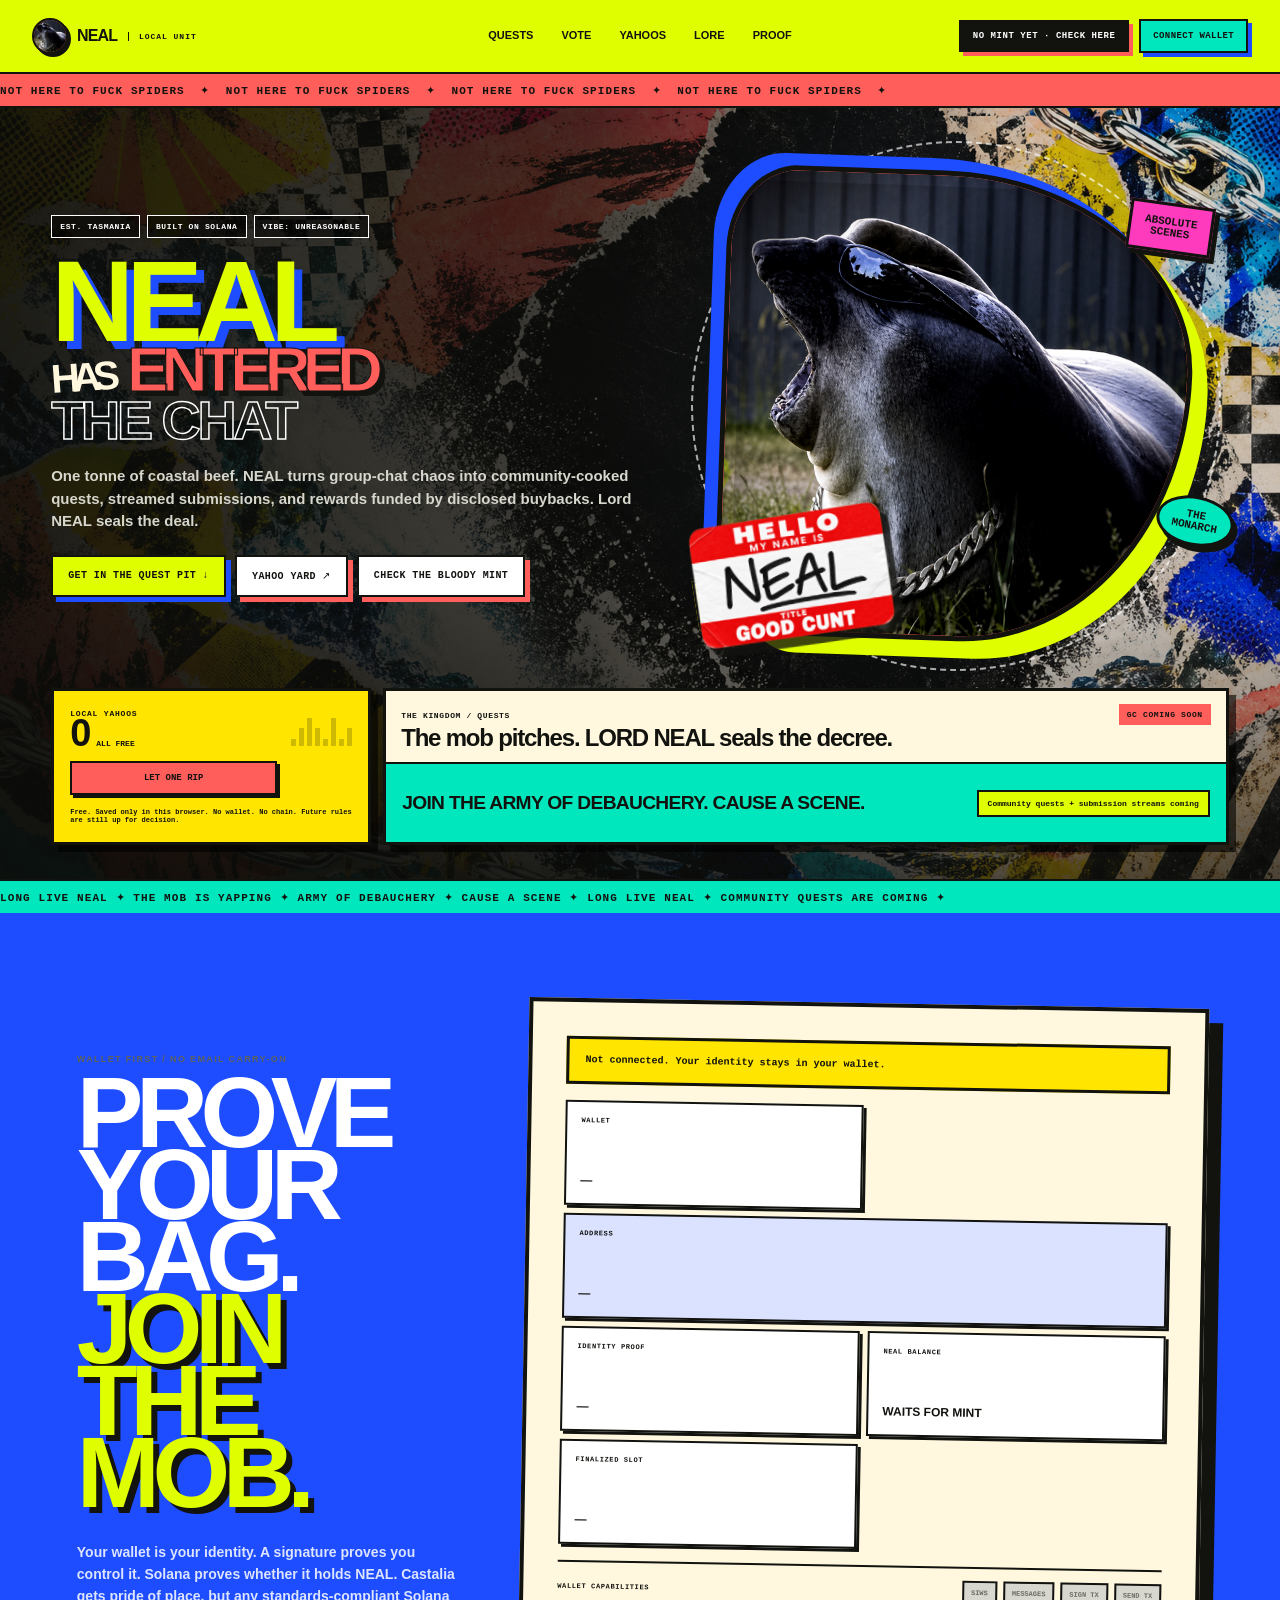
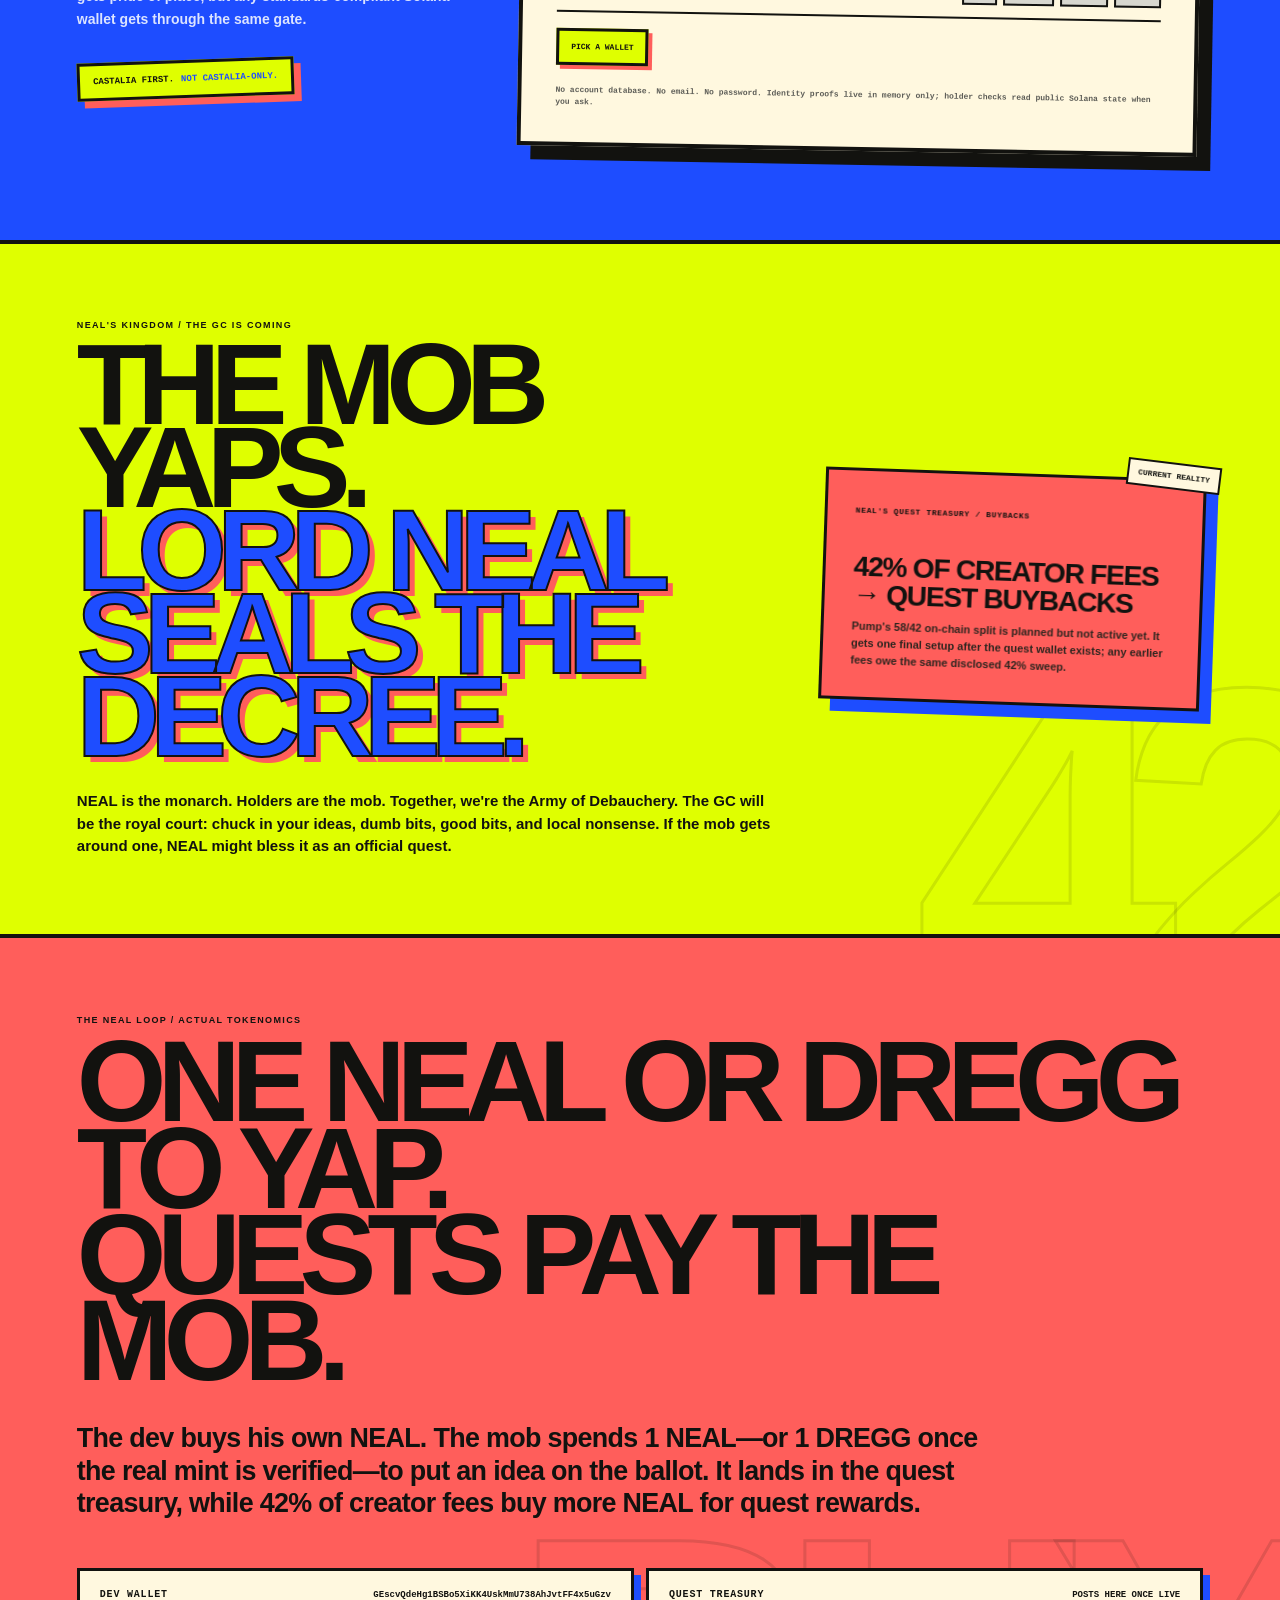
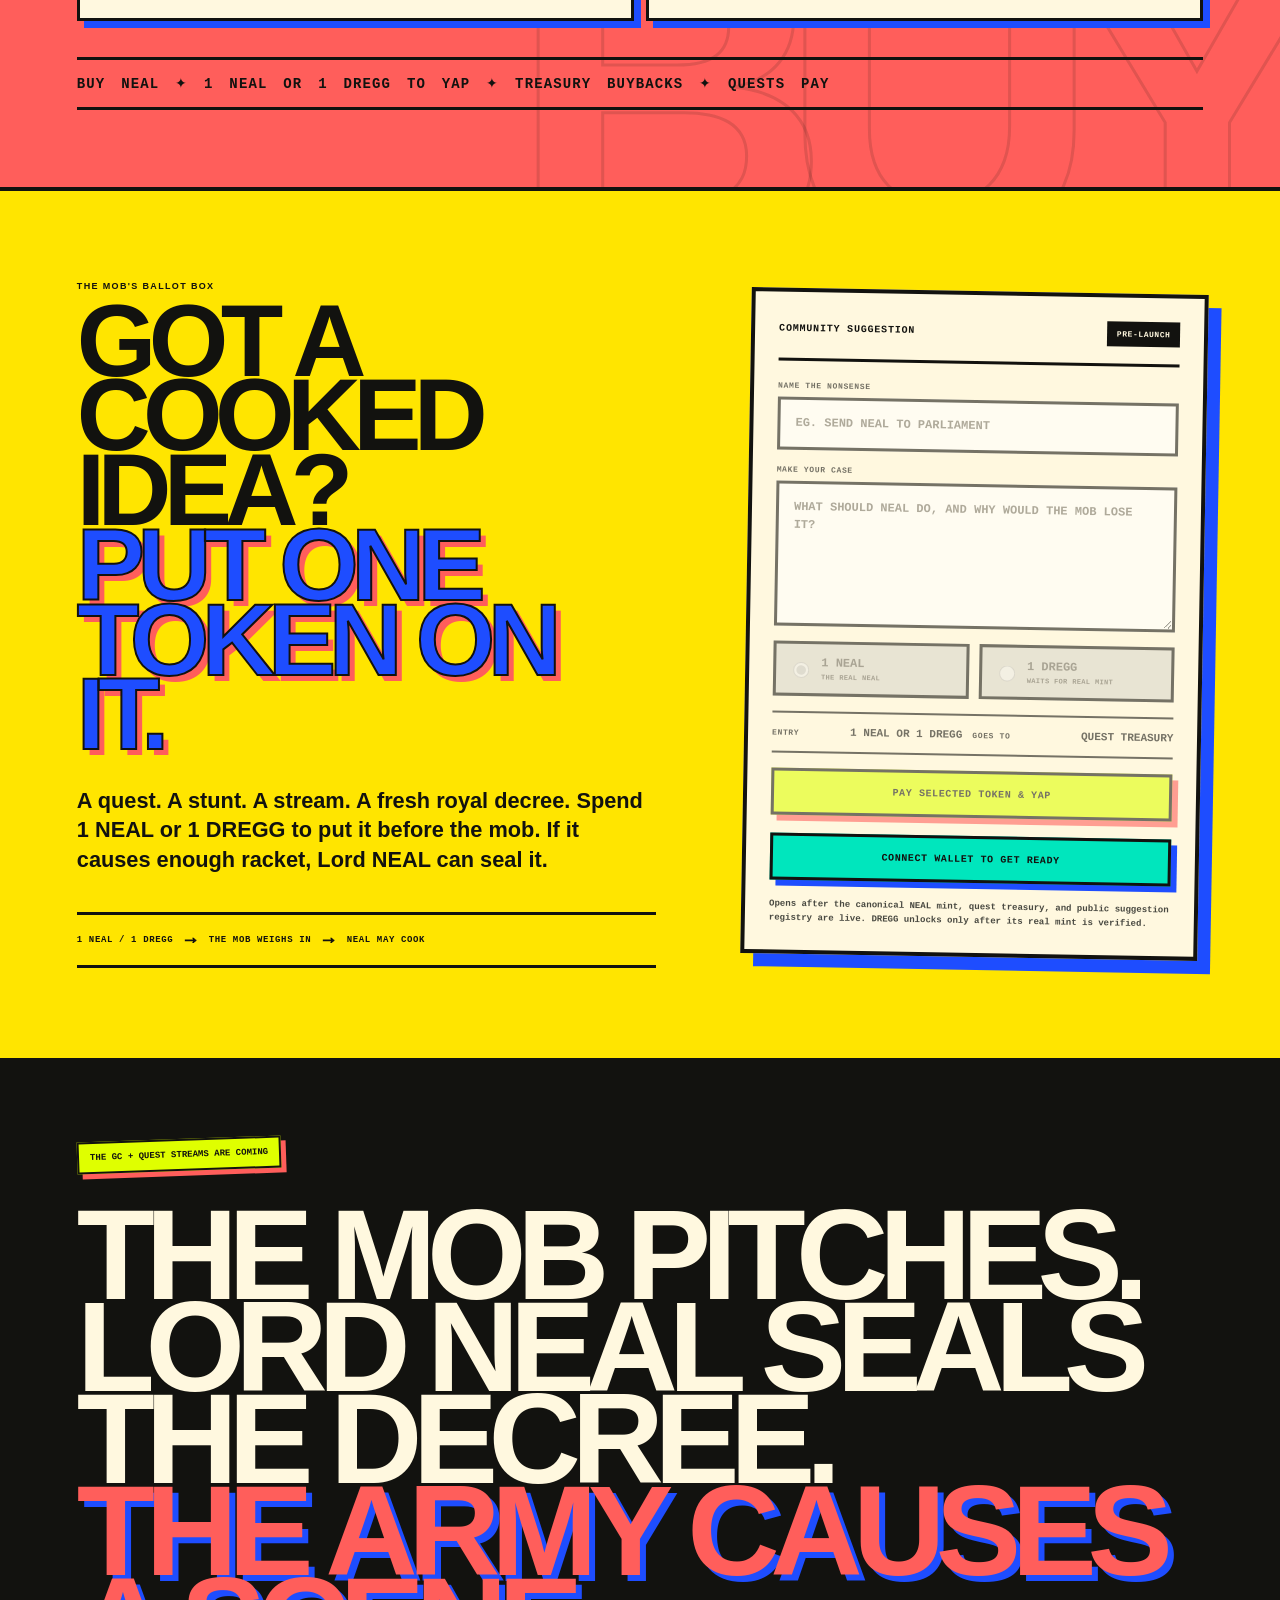
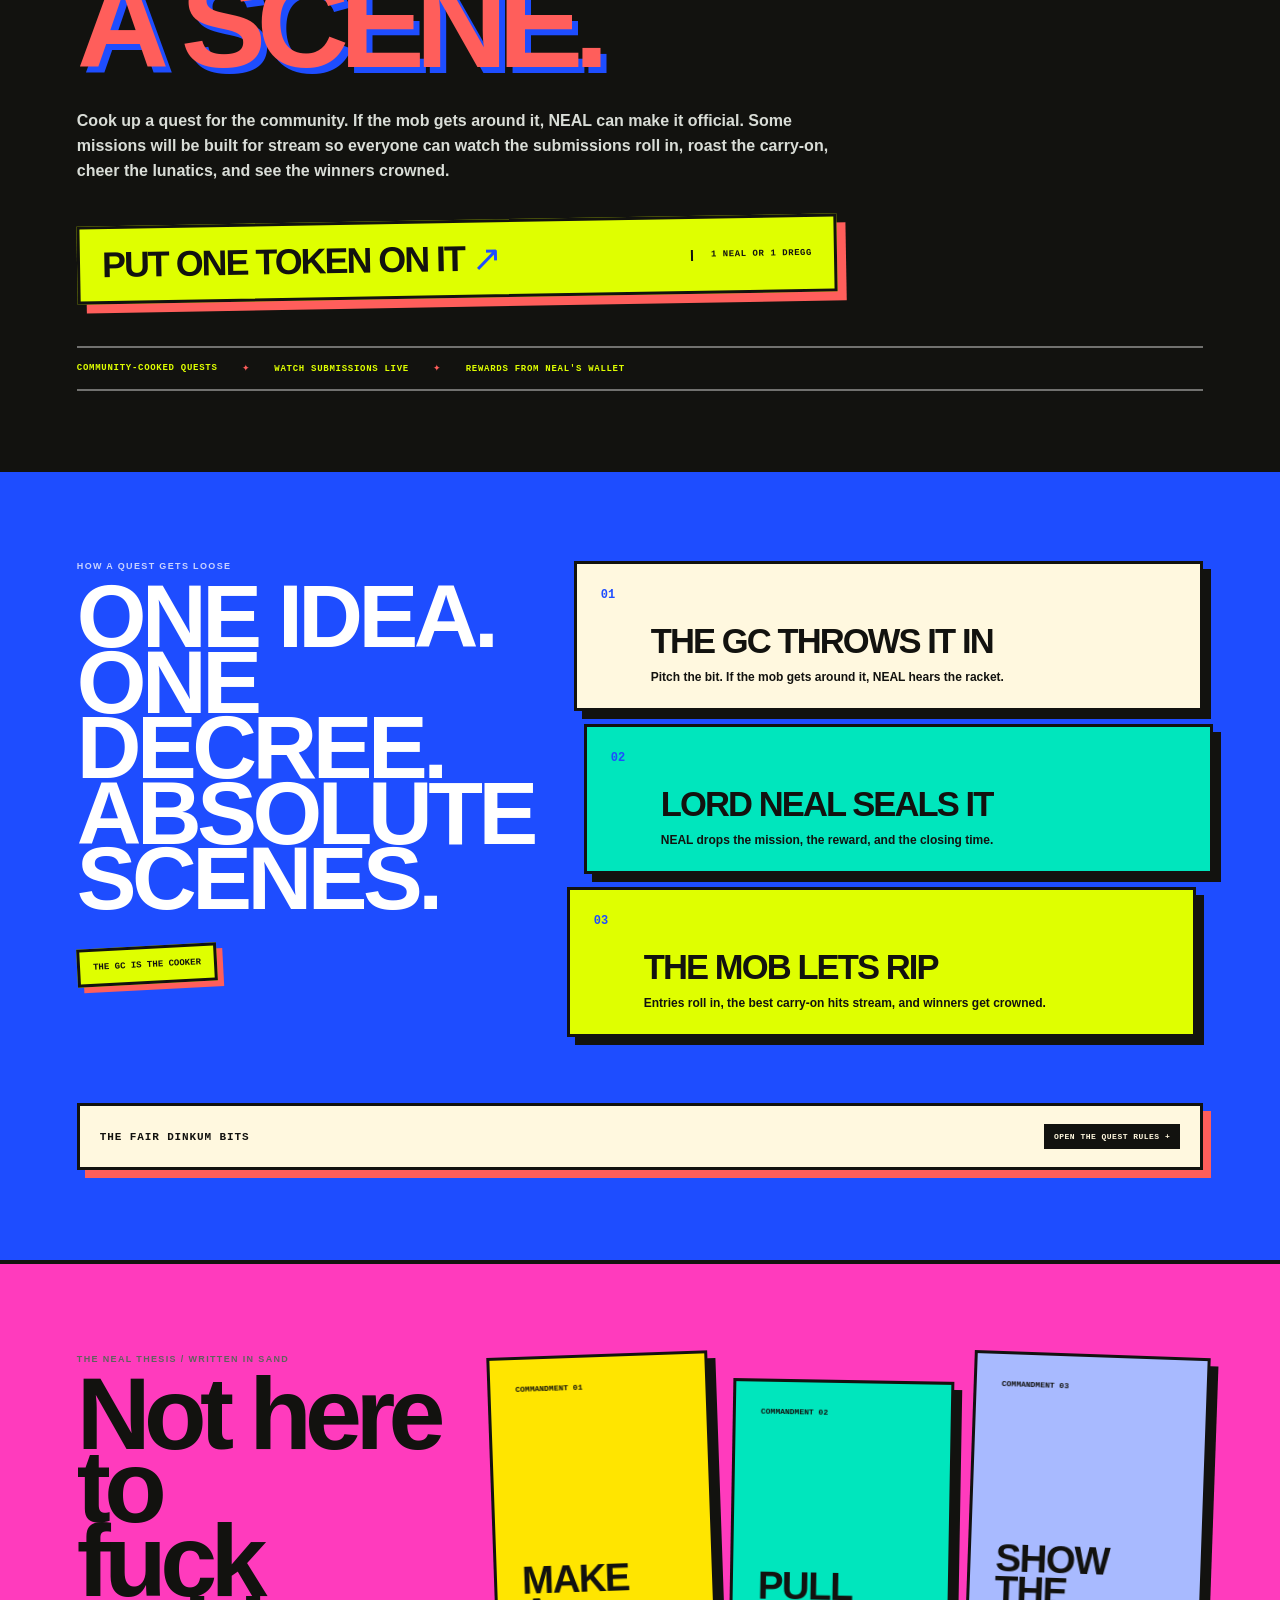
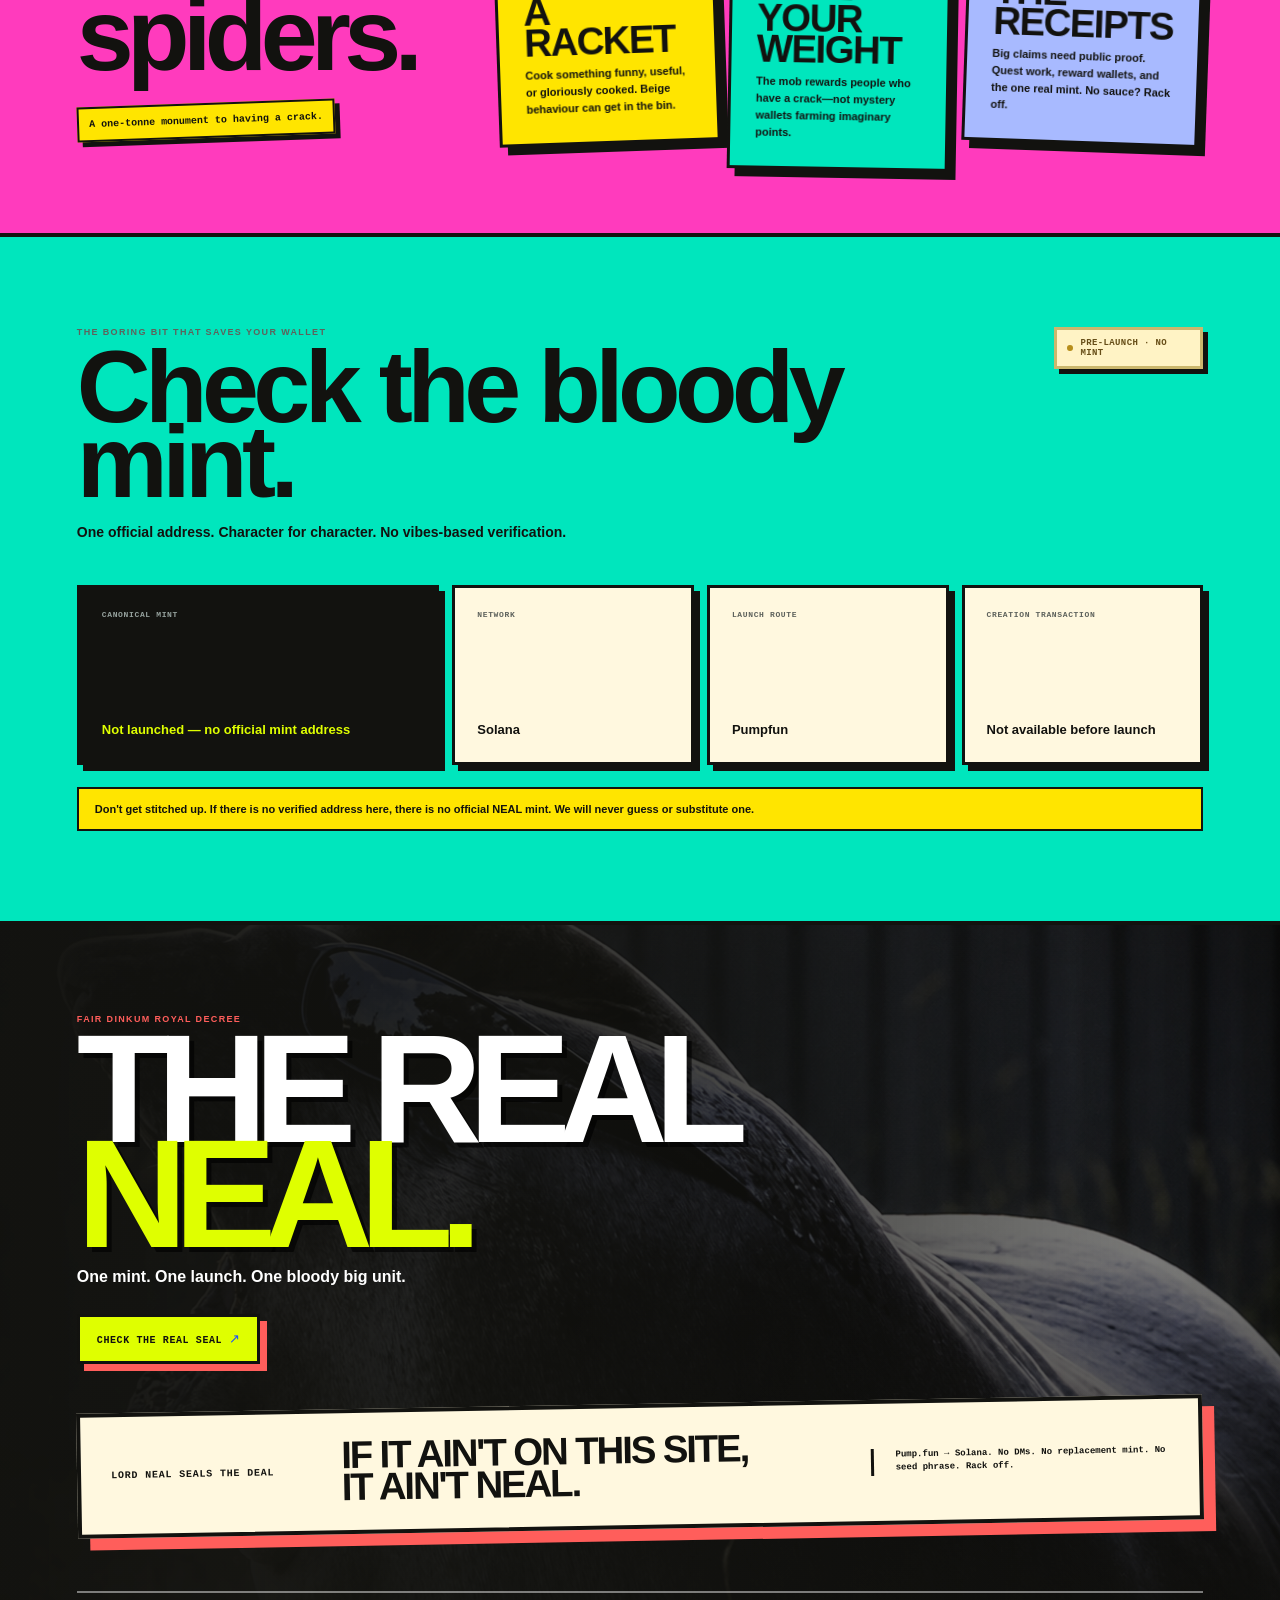
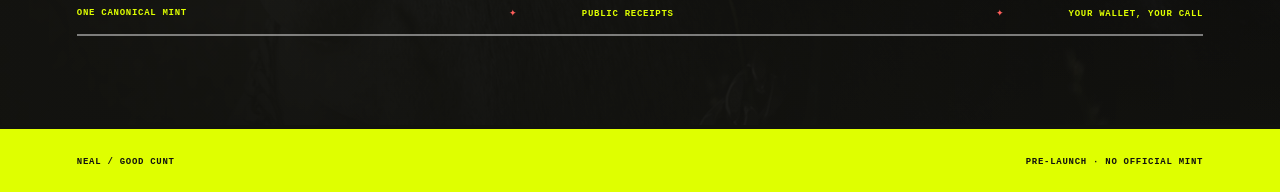
==== commit bceded62: "Publish planned creator fee split" ====
--- a/index.html
+++ b/index.html
@@ -11,16 +11,16 @@
     <meta property="og:type" content="website" />
     <meta property="og:title" content="NEAL HAS ENTERED THE CHAT" />
     <meta property="og:description" content="Pick your chaos. Check the mint." />
-    <meta property="og:url" content="https://bananawalnut.github.io/" />
-    <meta property="og:image" content="https://bananawalnut.github.io/og.png" />
+    <meta property="og:url" content="https://nealtheseal.org/" />
+    <meta property="og:image" content="https://nealtheseal.org/og.png" />
     <meta name="twitter:card" content="summary_large_image" />
     <meta name="twitter:title" content="NEAL HAS ENTERED THE CHAT" />
     <meta name="twitter:description" content="Pick your chaos. Check the mint." />
-    <meta name="twitter:image" content="https://bananawalnut.github.io/og.png" />
-    <link rel="canonical" href="https://bananawalnut.github.io/" />
+    <meta name="twitter:image" content="https://nealtheseal.org/og.png" />
+    <link rel="canonical" href="https://nealtheseal.org/" />
     <link rel="icon" type="image/png" href="/neal-token.png" />
     <title>NEAL HAS ENTERED THE CHAT</title>
-    <script type="module" crossorigin src="/assets/main-Bcc60UnR.js"></script>
+    <script type="module" crossorigin src="/assets/main-V1T1f306.js"></script>
     <link rel="modulepreload" crossorigin href="/assets/local-yahoos-ve-50nHm.js">
     <link rel="stylesheet" crossorigin href="/assets/local-yahoos-BH2oPwrr.css">
   </head>
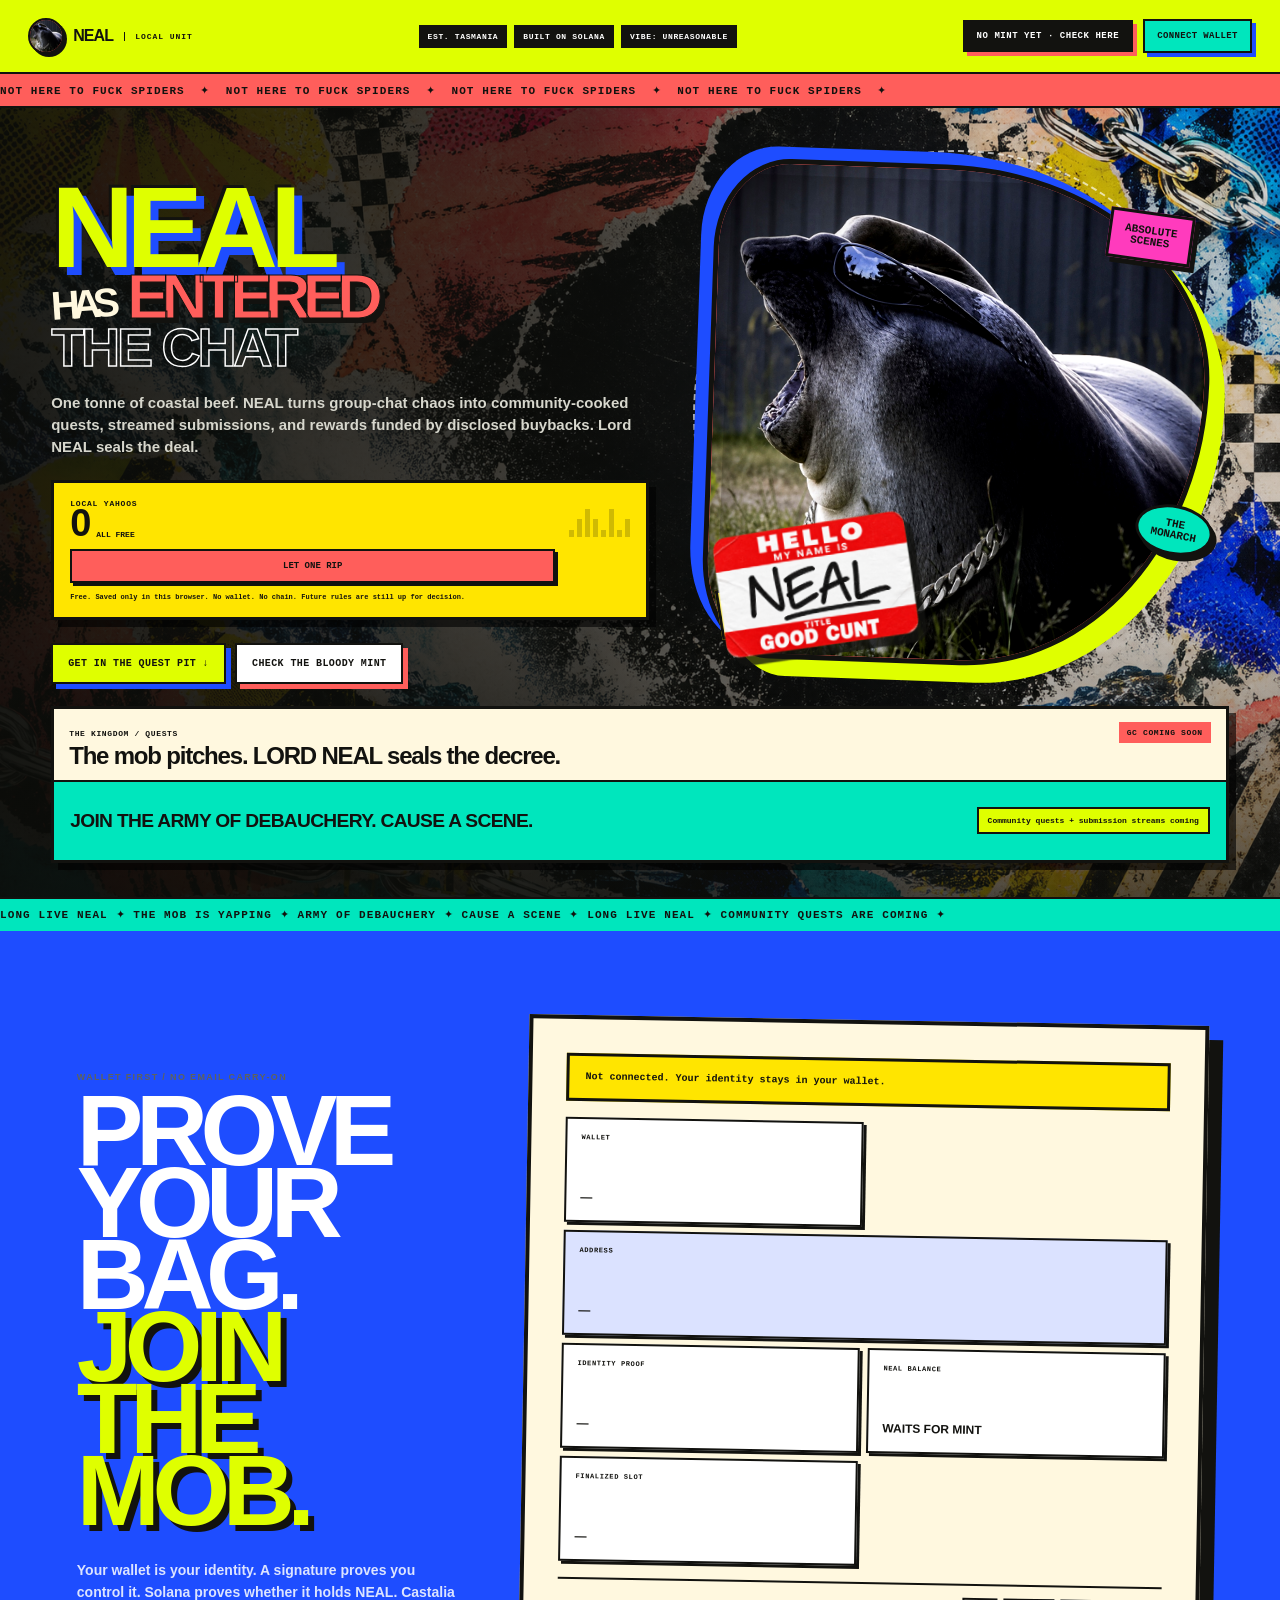
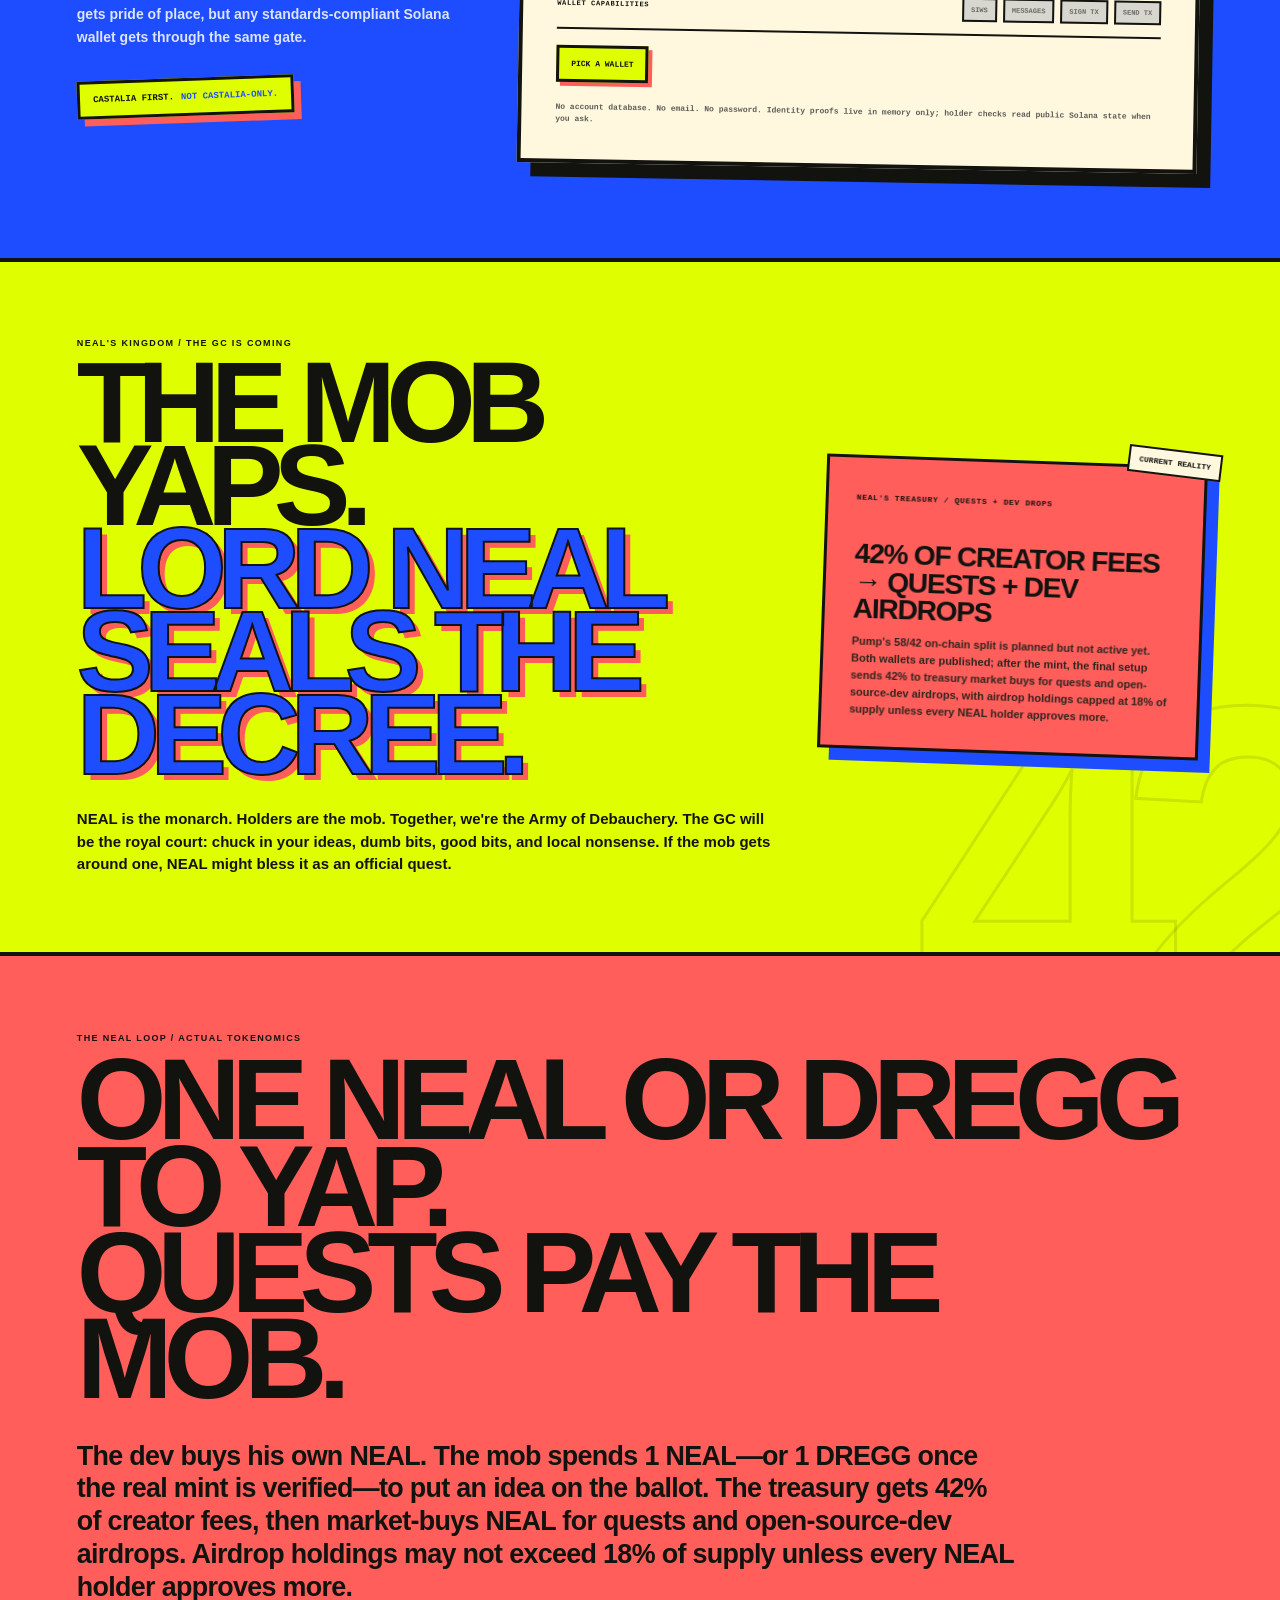
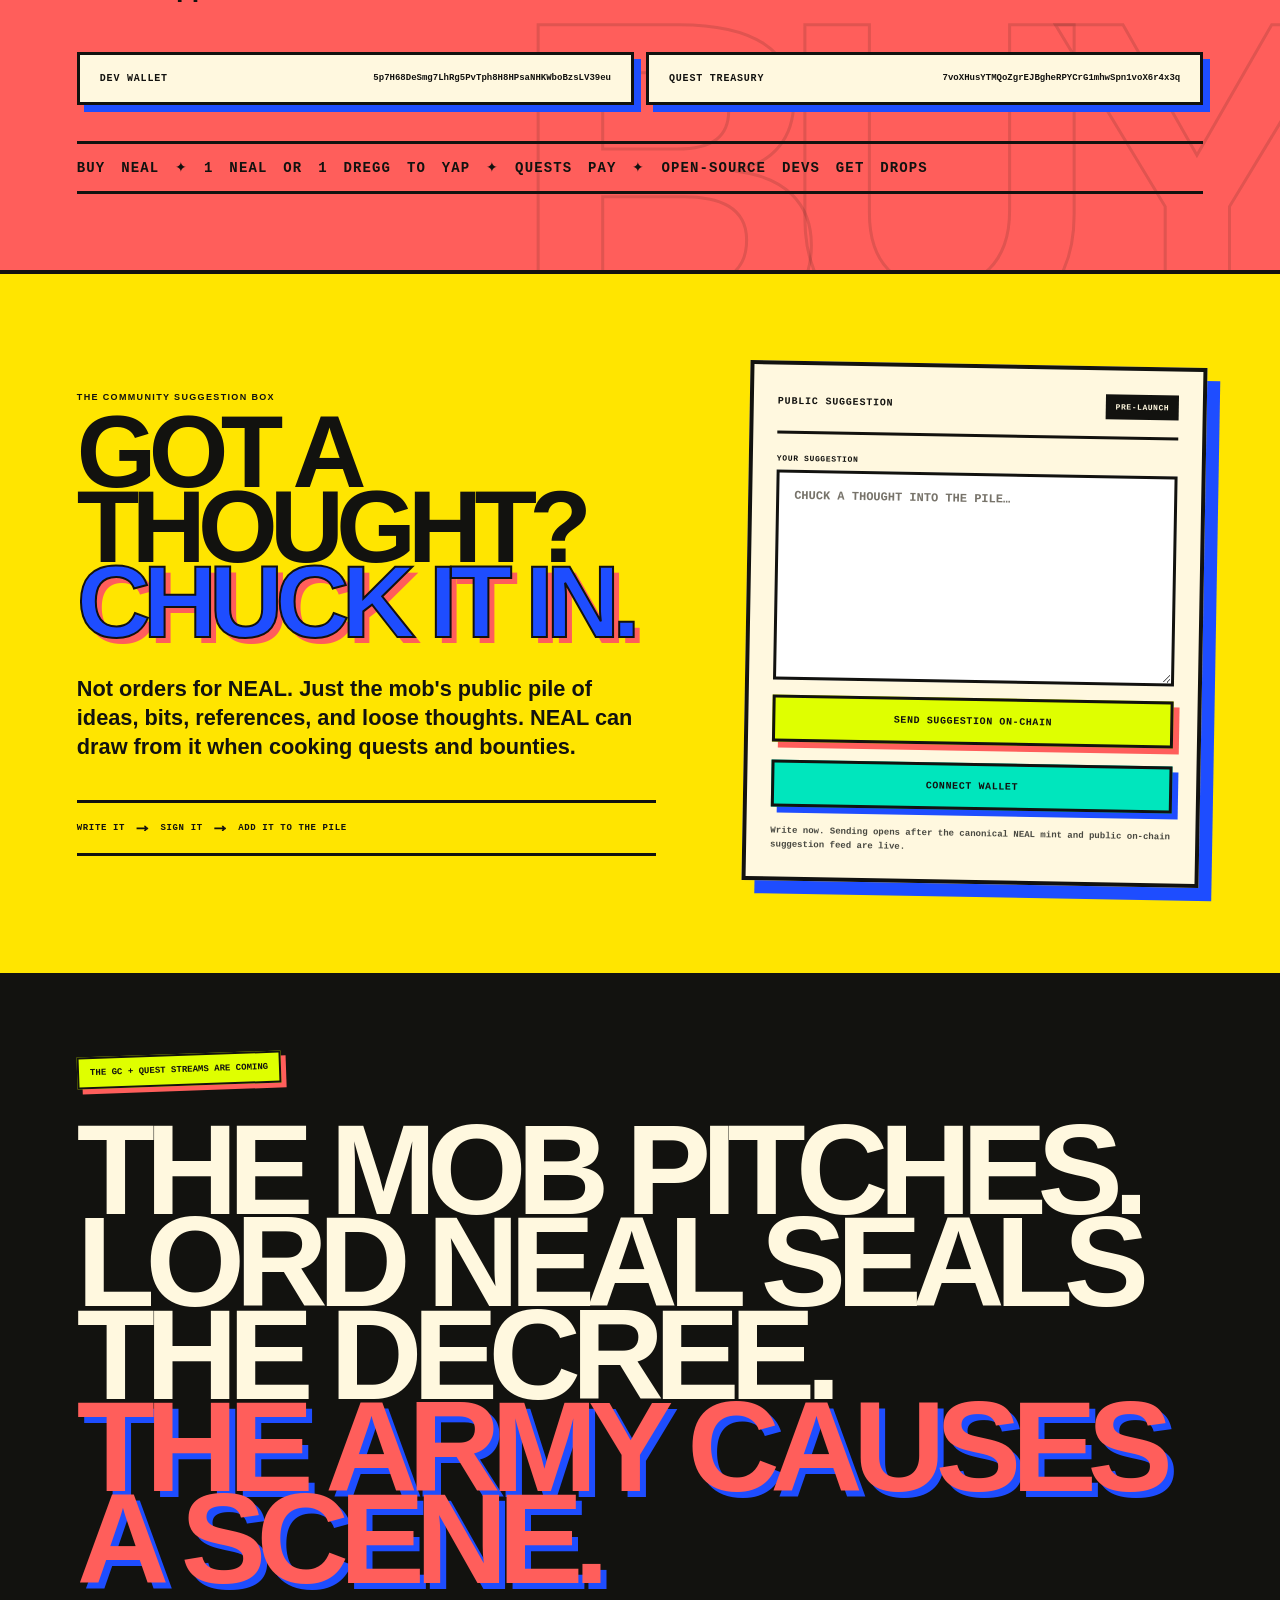
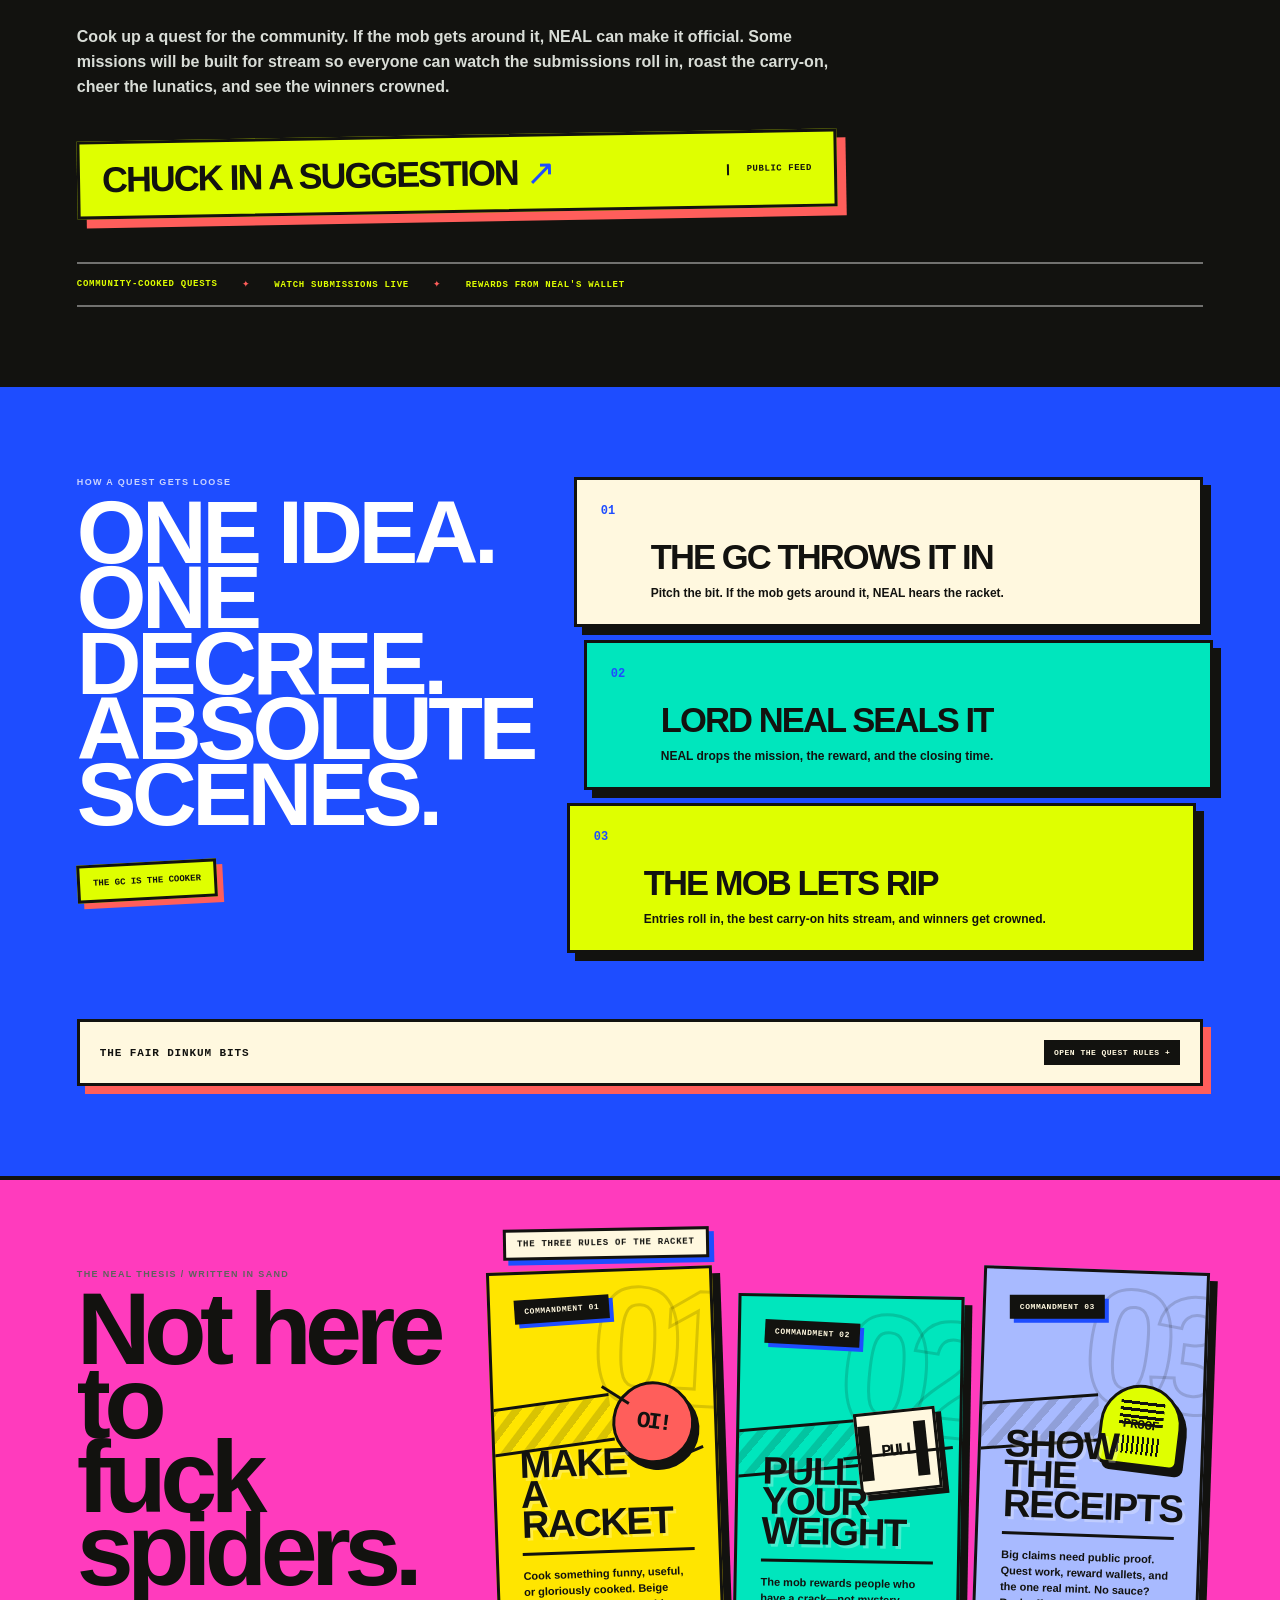
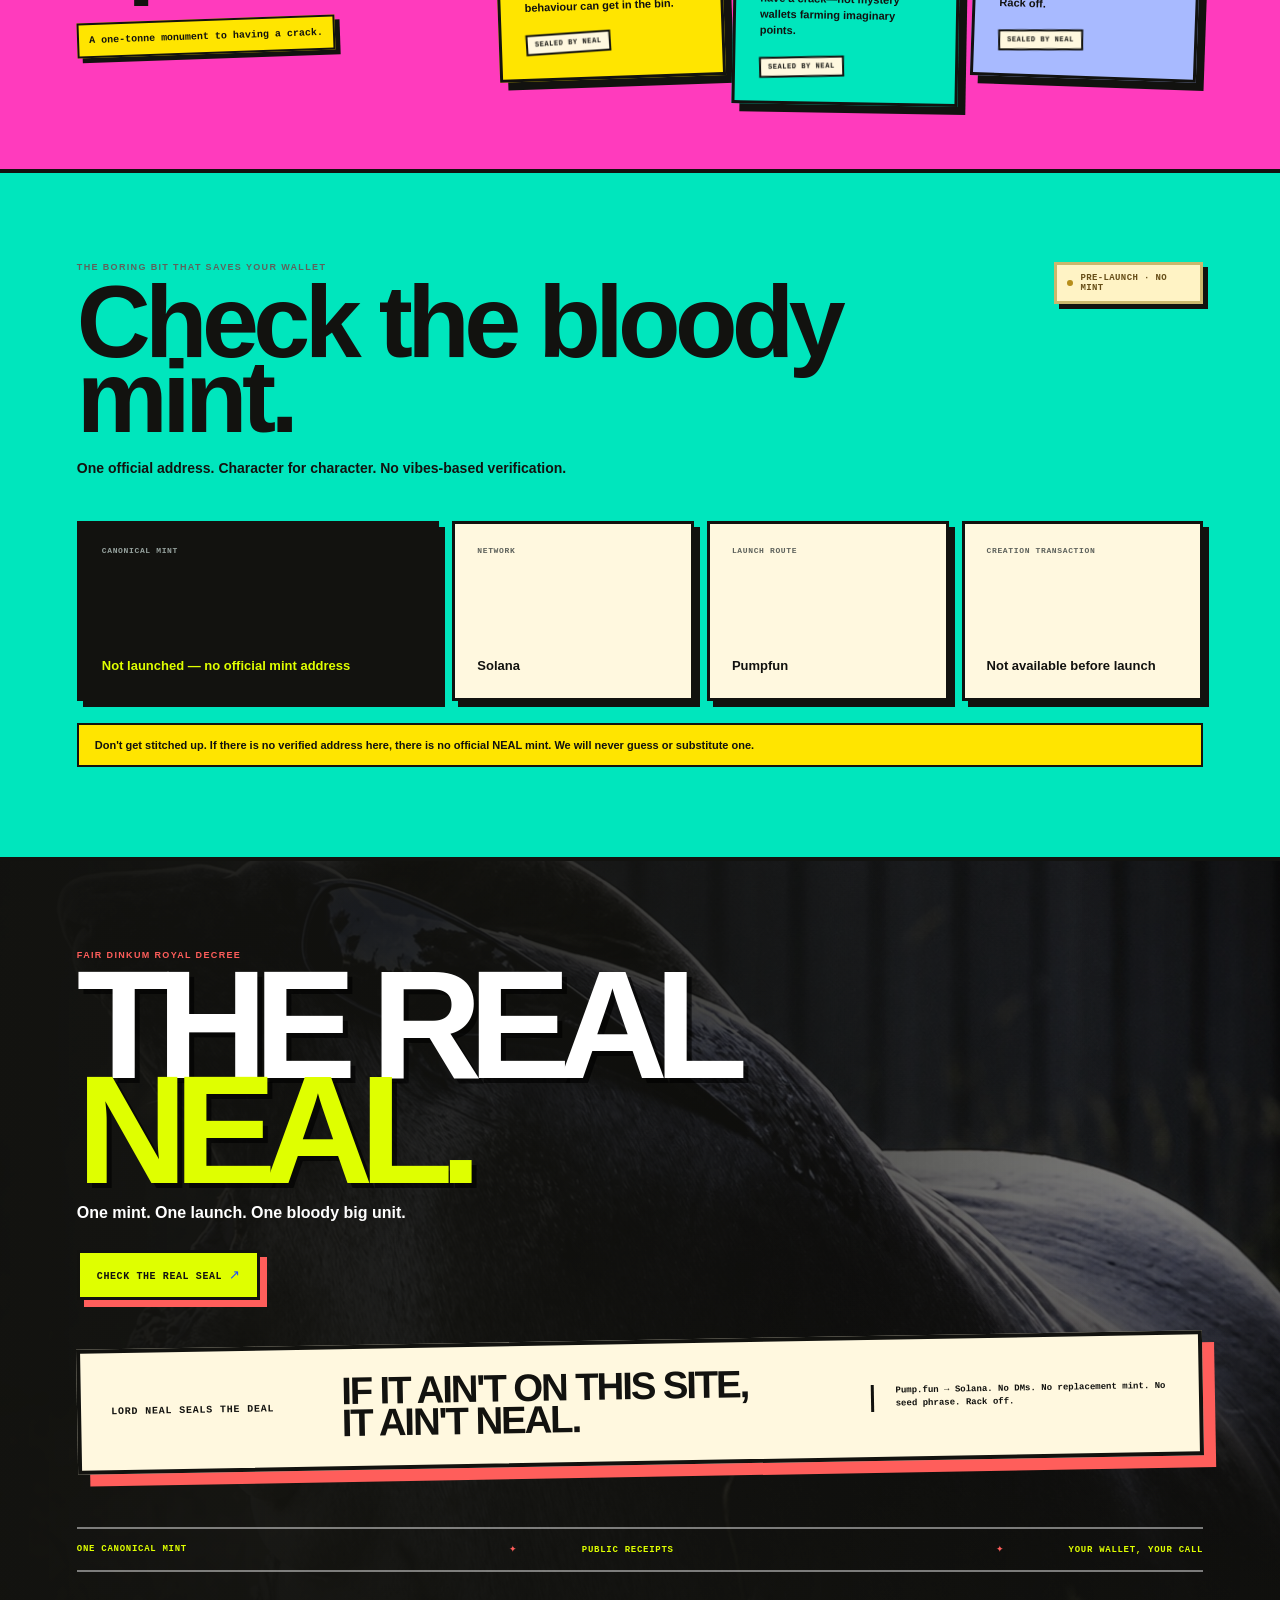
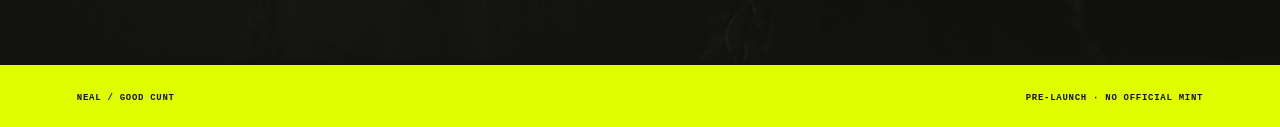
==== commit 05b208ac: "Deploy current NEAL launch site" ====
--- a/index.html
+++ b/index.html
@@ -10,19 +10,25 @@
     <meta name="theme-color" content="#dfff00" />
     <meta property="og:type" content="website" />
     <meta property="og:title" content="NEAL HAS ENTERED THE CHAT" />
-    <meta property="og:description" content="Pick your chaos. Check the mint." />
+    <meta property="og:description" content="Do the quest. Claim the bounty." />
     <meta property="og:url" content="https://nealtheseal.org/" />
-    <meta property="og:image" content="https://nealtheseal.org/og.png" />
+    <meta property="og:image" content="https://nealtheseal.org/og-neal-v3.jpg" />
+    <meta property="og:image:secure_url" content="https://nealtheseal.org/og-neal-v3.jpg" />
+    <meta property="og:image:type" content="image/jpeg" />
+    <meta property="og:image:width" content="1200" />
+    <meta property="og:image:height" content="630" />
+    <meta property="og:image:alt" content="NEAL wearing sunglasses and a silver chain beside the words NEAL HAS ENTERED THE CHAT." />
     <meta name="twitter:card" content="summary_large_image" />
     <meta name="twitter:title" content="NEAL HAS ENTERED THE CHAT" />
-    <meta name="twitter:description" content="Pick your chaos. Check the mint." />
-    <meta name="twitter:image" content="https://nealtheseal.org/og.png" />
+    <meta name="twitter:description" content="Do the quest. Claim the bounty." />
+    <meta name="twitter:image" content="https://nealtheseal.org/og-neal-v3.jpg" />
+    <meta name="twitter:image:alt" content="NEAL wearing sunglasses and a silver chain beside the words NEAL HAS ENTERED THE CHAT." />
     <link rel="canonical" href="https://nealtheseal.org/" />
-    <link rel="icon" type="image/png" href="/neal-token.png" />
+    <link rel="preload" as="image" href="/neal-token.jpg" type="image/jpeg" fetchpriority="high" />
+    <link rel="icon" type="image/png" href="/neal-favicon.png" />
     <title>NEAL HAS ENTERED THE CHAT</title>
-    <script type="module" crossorigin src="/assets/main-V1T1f306.js"></script>
-    <link rel="modulepreload" crossorigin href="/assets/local-yahoos-ve-50nHm.js">
-    <link rel="stylesheet" crossorigin href="/assets/local-yahoos-BH2oPwrr.css">
+    <script type="module" crossorigin src="/assets/main-C-mNEgGA.js"></script>
+    <link rel="stylesheet" crossorigin href="/assets/main-BtjzjjJ6.css">
   </head>
   <body>
     <div id="app"></div>
--- a/assets/main-BtjzjjJ6.css
+++ b/assets/main-BtjzjjJ6.css
@@ -0,0 +1 @@
+:root{--ice: #e8f6ef;--paper: #fff8df;--ink: #12120f;--muted: #5e625c;--line: #aeb8ae;--aqua: #00e6bd;--blue: #1e4dff;--coral: #ff5e5b;--pink: #ff3bbd;--lime: #dfff00;--yellow: #ffe500;font-family:Inter,ui-sans-serif,-apple-system,BlinkMacSystemFont,Segoe UI,sans-serif;color:var(--ink);background:var(--ice);font-synthesis:none;text-rendering:optimizeLegibility}*{box-sizing:border-box}html{scroll-behavior:smooth}body{margin:0;overflow-x:hidden;background:var(--ink)}button,a{color:inherit;font:inherit}button{cursor:pointer}a{text-decoration:none}.shell{min-height:100vh;background:var(--ice)}.topbar{height:74px;padding:0 clamp(16px,2.2vw,32px);position:relative;z-index:30;display:grid;grid-template-columns:auto minmax(0,1fr) auto;align-items:center;column-gap:clamp(14px,2vw,32px);border-bottom:2px solid var(--ink);background:var(--lime)}.brand{width:max-content;display:inline-flex;align-items:center;gap:9px;font-weight:950;letter-spacing:-.055em}.brand small{margin-left:2px;padding-left:10px;border-left:1px solid var(--ink);font:800 8px ui-monospace,monospace;letter-spacing:.12em}.brand-orb{width:36px;height:36px;display:grid;place-items:center;overflow:hidden;border:2px solid var(--ink);border-radius:50%;background:var(--coral);box-shadow:3px 3px 0 var(--ink)}.brand-orb img{width:100%;height:100%;object-fit:cover}.nav-meta{min-width:0;margin:0;display:flex;justify-content:center;gap:7px}.nav-meta span{padding:6px 8px;border:1px solid var(--ink);color:#fff;background:var(--ink);font:800 8px ui-monospace,monospace;letter-spacing:.08em;white-space:nowrap}.topbar-actions{justify-self:end;display:flex;align-items:center;gap:10px}.network-chip{justify-self:end;padding:9px 12px;border:2px solid var(--ink);border-radius:0;background:var(--ink);color:#fff;box-shadow:4px 4px 0 var(--coral);font:850 9px ui-monospace,monospace;letter-spacing:.06em}.network-chip:hover{transform:translate(-2px,-2px);box-shadow:6px 6px 0 var(--blue)}.wallet-button{padding:10px 12px;border:2px solid var(--ink);color:var(--ink);background:var(--aqua);box-shadow:4px 4px 0 var(--blue);font:950 9px ui-monospace,monospace;letter-spacing:.04em;white-space:nowrap}.wallet-button:hover,.wallet-button:focus-visible{transform:translate(-2px,-2px);box-shadow:6px 6px 0 var(--coral);outline:none}.hero-chaos{min-height:calc(100vh - 74px);position:relative;overflow:hidden;isolation:isolate;color:#fff;background:var(--ink) url(/neal-chaos-bg.png) center / cover no-repeat}.hero-chaos:before{content:"";position:absolute;inset:0;z-index:-1;background:linear-gradient(90deg,#0b0c09eb,#0b0c09bd 46%,#0b0c091f 78%),linear-gradient(0deg,rgba(11,12,9,.74),transparent 38%)}.hero-marquee{height:34px;display:flex;align-items:center;overflow:hidden;border-bottom:2px solid var(--ink);color:var(--ink);background:var(--coral);font:950 11px ui-monospace,monospace;letter-spacing:.1em;white-space:nowrap}.hero-marquee span{display:block;width:max-content;animation:marquee 18s linear infinite}.hero-marquee--bottom{border-top:2px solid var(--ink);border-bottom:0;background:var(--aqua)}.hero-marquee--bottom span{animation-direction:reverse;animation-duration:14s}@keyframes marquee{to{transform:translate(-50%)}}.hero-stage{max-width:1540px;min-height:570px;margin:0 auto;padding:38px clamp(24px,4vw,68px) 22px;display:grid;grid-template-columns:minmax(0,1.05fr) minmax(380px,.95fr);align-items:center;gap:clamp(20px,3vw,45px)}.hero-copy{position:relative;z-index:5}.hero-copy h1{max-width:820px;margin:0;display:flex;flex-wrap:wrap;align-items:baseline;column-gap:.16em;color:var(--paper);font-size:clamp(58px,7.3vw,124px);line-height:.76;letter-spacing:-.085em;text-transform:uppercase}.hero-copy h1 span{width:100%;color:var(--lime);font-size:1.23em;text-shadow:8px 8px 0 var(--blue),-3px -3px 0 var(--ink)}.hero-copy h1 em{font:inherit;font-size:.43em;transform:rotate(-4deg)}.hero-copy h1 strong{color:var(--coral);font-size:.68em;-webkit-text-stroke:1px var(--ink);text-shadow:5px 5px 0 var(--ink)}.hero-copy h1 i{width:100%;margin-top:.12em;color:transparent;font:inherit;font-size:.58em;letter-spacing:-.06em;-webkit-text-stroke:1.5px white}.eyebrow{margin:0 0 13px;color:var(--muted);font-size:9px;font-weight:800;letter-spacing:.15em;text-transform:uppercase}.hero-copy #description{max-width:640px;margin:24px 0 0;color:#d7d7cd;font-size:15px;font-weight:650;line-height:1.48}.hero-actions{margin-top:23px;display:flex;flex-wrap:wrap;gap:9px}.hero-actions a{padding:13px 15px;border:2px solid var(--ink);font:900 10px ui-monospace,monospace;letter-spacing:.04em}.primary-action{background:var(--lime);color:var(--ink);box-shadow:5px 5px 0 var(--blue)}.secondary-action{background:#fff;color:var(--ink);box-shadow:5px 5px 0 var(--coral)}.hero-actions a:hover{transform:translate(-2px,-2px)}.hero-visual{min-width:0;display:grid;justify-items:center;align-content:center;gap:8px}.hero-copy .hero-actions{position:relative;z-index:8}.hero-copy .hype-console{max-width:640px;margin-top:22px}.neal-monument{min-height:520px;position:relative;display:grid;place-items:center}.neal-frame{width:min(500px,42vw);aspect-ratio:1;overflow:hidden;position:relative;z-index:2;border:5px solid var(--ink);border-radius:15% 54% 48% 14%/18% 42% 58% 20%;background:var(--coral);box-shadow:16px 17px 0 var(--lime),-13px -12px 0 var(--blue);transform:rotate(2deg);animation:float-neal 4.2s ease-in-out infinite}.neal-frame:after{content:"";position:absolute;inset:0;border:11px solid rgba(255,255,255,.22);mix-blend-mode:overlay;pointer-events:none}.neal-frame>img{width:100%;height:100%;object-fit:cover;object-position:center;filter:saturate(1.18) contrast(1.06)}.neal-halo{width:min(530px,45vw);aspect-ratio:1;position:absolute;display:grid;place-items:center;border:2px dashed rgba(255,255,255,.65);border-radius:50%;color:transparent;animation:spin 18s linear infinite}.neal-halo:before,.neal-halo:after{content:"";position:absolute;inset:45px;border:1px solid rgba(223,255,0,.55);border-radius:50%}.neal-halo:after{inset:90px;border-color:#ff5e5bb3}.dregg-egg{width:clamp(108px,11vw,142px);height:clamp(144px,14.3vw,184px);position:absolute;top:50%;right:clamp(3px,1vw,14px);z-index:1;opacity:0;pointer-events:none;filter:drop-shadow(10px 12px 0 rgba(0,0,0,.66));transform:translate(-112%,-42%) rotate(-13deg) scale(.82);transition:transform .72s cubic-bezier(.16,1,.3,1),opacity .24s ease;transition-delay:0s}.dregg-egg__shell{width:100%;height:100%;position:relative;overflow:hidden;border:4px solid var(--ink);border-radius:48% 52% 45% 55%/62% 64% 38% 36%;background:radial-gradient(circle at 35% 25%,rgba(255,255,255,.55) 0 5%,transparent 6%),radial-gradient(circle at 72% 72%,var(--aqua) 0 6%,transparent 7%),radial-gradient(circle at 27% 66%,var(--pink) 0 5%,transparent 6%),repeating-conic-gradient(from 18deg at 52% 48%,#6d35d9 0 9deg,#381875 10deg 23deg,#925cff 24deg 31deg);box-shadow:inset -18px -20px #11072047,inset 10px 10px #ffffff1f}.dregg-egg__shell:before,.dregg-egg__shell:after{content:"";position:absolute;background:var(--lime);border:2px solid var(--ink);transform:rotate(-28deg)}.dregg-egg__shell:before{width:12px;height:35px;top:18px;right:25px;border-radius:50%}.dregg-egg__shell:after{width:9px;height:25px;bottom:34px;left:20px;border-radius:45%}.dregg-egg__crack{width:82px;height:72px;position:absolute;top:38px;left:24px;background:var(--ink);clip-path:polygon(46% 0,58% 28%,88% 14%,68% 45%,100% 56%,64% 66%,75% 100%,48% 74%,19% 96%,33% 63%,0 49%,38% 40%)}.dregg-egg__eye{width:50px;height:21px;position:absolute;top:69px;left:46px;overflow:hidden;border:3px solid var(--ink);border-radius:78% 12%;background:var(--lime);transform:rotate(-4deg)}.dregg-egg__eye i{width:10px;height:22px;position:absolute;top:-3px;left:17px;border-radius:50%;background:var(--ink);box-shadow:5px 0 #ffffff73}.neal-monument:hover .dregg-egg{opacity:1;transform:translate(58%,-47%) rotate(10deg) scale(1);transition-delay:1.05s}.neal-monument:hover .dregg-egg__eye i{animation:dregg-peer 2.6s 1.8s ease-in-out infinite}.sticker{position:absolute;z-index:4;padding:11px 13px;border:3px solid var(--ink);color:var(--ink);box-shadow:5px 5px 0 var(--ink);font:950 11px/1 ui-monospace,monospace;text-align:center}.sticker--one{top:11%;right:3%;background:var(--pink);transform:rotate(8deg)}.sticker--two{bottom:8%;left:2%;background:var(--yellow);transform:rotate(-9deg)}.sticker--three{right:-1%;bottom:23%;border-radius:50%;background:var(--aqua);transform:rotate(11deg)}.neal-name-tag{width:205px;height:auto;position:absolute;left:1%;bottom:4%;z-index:5;filter:drop-shadow(8px 9px 0 rgba(18,18,15,.78));transform:rotate(-4deg)}@keyframes float-neal{50%{transform:rotate(-1deg) translateY(-10px)}}@keyframes spin{to{transform:rotate(360deg)}}@keyframes dregg-peer{0%,18%,to{transform:translate(0) scaleY(1)}42%,70%{transform:translate(8px) scaleY(1)}78%{transform:translate(8px) scaleY(.12)}86%{transform:translate(4px) scaleY(1)}}.hero-control-deck{max-width:1540px;margin:0 auto 34px;padding:0 clamp(24px,4vw,68px);display:grid;grid-template-columns:1fr;gap:12px;position:relative;z-index:10}.hype-console,.hero-quests{border:3px solid var(--ink);box-shadow:7px 7px #0009}.hype-console{padding:16px;position:relative;display:grid;grid-template-columns:1fr auto;gap:10px 14px;align-items:center;overflow:visible;color:var(--ink);background:var(--yellow)}.hype-console:focus-visible{outline:5px solid var(--aqua);outline-offset:4px}.hype-console>div:first-child{display:grid;grid-template-columns:auto 1fr;align-items:end;gap:0 8px}.hype-console .console-label{grid-column:1 / -1;margin:0;font:900 8px ui-monospace,monospace;letter-spacing:.1em}.hype-console strong{font-size:38px;line-height:.8;letter-spacing:-.08em}.hype-console span{font:900 8px ui-monospace,monospace}.hype-console button{padding:10px;border:2px solid var(--ink);background:var(--coral);box-shadow:3px 3px 0 var(--ink);font:950 9px ui-monospace,monospace;touch-action:manipulation;user-select:none;-webkit-user-select:none;-webkit-tap-highlight-color:transparent}.hype-console button:active{transform:translate(3px,3px);box-shadow:none}.hype-console button:disabled{cursor:not-allowed;opacity:.76}.hype-console small{grid-column:1 / -1;font:700 7px ui-monospace,monospace}.hype-console.yahoo-hit{animation:yahoo-console-kick .42s steps(2,end)}.hype-console.yahoo-hit:after{content:"";position:absolute;inset:-6px;z-index:70;border:7px solid var(--aqua);box-shadow:0 0 0 8px var(--coral);animation:yahoo-console-flash .52s ease-out forwards;pointer-events:none}.hype-console .yahoo-count-pop{animation:yahoo-count-pop .55s cubic-bezier(.16,1,.3,1)}.yahoo-burst{position:absolute;inset:0;z-index:80;overflow:visible;pointer-events:none}.hype-console .yahoo-burst__stamp{position:absolute;left:50%;top:50%;padding:8px 12px;border:3px solid var(--ink);color:var(--ink);background:var(--aqua);box-shadow:6px 6px 0 var(--blue);font:950 clamp(22px,4vw,42px)/.9 ui-monospace,monospace;letter-spacing:-.08em;white-space:nowrap;transform:translate(-50%,-50%) rotate(-7deg) scale(.2);animation:yahoo-stamp .78s cubic-bezier(.16,1,.3,1) forwards}.yahoo-burst__particle{width:11px;height:22px;position:absolute;left:50%;top:50%;border:2px solid var(--ink);background:var(--burst-colour);opacity:0;transform:translate(-50%,-50%);animation:yahoo-particle .72s var(--burst-delay) cubic-bezier(.15,.8,.3,1) forwards}@keyframes yahoo-console-kick{0%,to{transform:translate(0) rotate(0)}25%{transform:translate(-6px,3px) rotate(-1deg)}50%{transform:translate(5px,-4px) rotate(1deg)}75%{transform:translate(-3px,-2px) rotate(-.5deg)}}@keyframes yahoo-console-flash{0%{opacity:1;transform:scale(.97)}to{opacity:0;transform:scale(1.06)}}@keyframes yahoo-count-pop{0%{color:var(--ink);transform:scale(1)}40%{color:var(--blue);text-shadow:4px 4px 0 var(--coral);transform:scale(1.42) rotate(-5deg)}to{color:var(--ink);transform:scale(1)}}@keyframes yahoo-stamp{0%{opacity:0;transform:translate(-50%,-50%) rotate(-18deg) scale(.15)}28%{opacity:1;transform:translate(-50%,-50%) rotate(7deg) scale(1.2)}70%{opacity:1;transform:translate(-50%,-70%) rotate(-5deg) scale(1)}to{opacity:0;transform:translate(-50%,-125%) rotate(4deg) scale(.82)}}@keyframes yahoo-particle{0%{opacity:1;transform:translate(-50%,-50%) rotate(0) scale(.3)}70%{opacity:1}to{opacity:0;transform:translate(calc(-50% + var(--burst-x)),calc(-50% + var(--burst-y))) rotate(var(--burst-rotate)) scale(1)}}.hype-gauge{display:flex;align-items:flex-end;gap:3px;height:35px}.hype-gauge i{width:5px;height:20%;background:#12120f33;transition:.12s}.hype-gauge i:nth-child(2n){height:50%}.hype-gauge i:nth-child(3n){height:80%}.hype-gauge i.on{background:var(--blue)}.yahoo-peek{width:min(820px,calc(100vw - 48px));padding:17px;position:absolute;left:-3px;top:calc(100% + 10px);z-index:60;display:none;grid-template-columns:repeat(3,1fr);gap:12px;visibility:hidden;opacity:0;border:3px solid var(--ink);color:var(--ink);background:var(--paper);box-shadow:9px 9px 0 var(--blue);transform:translateY(-8px);transition:opacity .16s ease,transform .16s ease,visibility .16s;pointer-events:none}.yahoo-peek:before{content:"";height:12px;position:absolute;left:0;right:0;top:-12px}.yahoo-peek header{grid-column:1 / -1;padding-bottom:10px;display:flex;align-items:center;justify-content:space-between;border-bottom:3px solid var(--ink);font:950 9px ui-monospace,monospace;letter-spacing:.07em}.yahoo-peek header b{padding:6px 8px;background:var(--lime)}.yahoo-peek>div{min-width:0;padding:10px;border:2px solid var(--ink);background:#fff}.yahoo-peek>div>strong{font:950 8px ui-monospace,monospace;letter-spacing:.06em}.yahoo-peek ol{margin:9px 0 0;padding:0;list-style:none}.yahoo-peek li{padding:7px 0;display:flex;justify-content:space-between;gap:10px;border-top:1px solid var(--ink);font:850 8px ui-monospace,monospace}.yahoo-peek li span{overflow-wrap:anywhere}.yahoo-peek li b{white-space:nowrap}.hero-quests{color:var(--ink);background:var(--paper)}.hero-quests-head{padding:13px 15px 10px;display:flex;justify-content:space-between;align-items:start;border-bottom:2px solid var(--ink)}.hero-quests-head span,.hero-quests-head b{font:900 8px ui-monospace,monospace;letter-spacing:.08em}.hero-quests-head h2{margin:2px 0 0;font-size:24px;letter-spacing:-.05em}.hero-quests-head b{padding:6px 8px;background:var(--coral)}.hero-quest-callout{min-height:78px;padding:14px 16px;display:grid;grid-template-columns:1fr auto;align-items:center;gap:16px;background:var(--aqua)}.hero-quest-callout strong{font-size:clamp(14px,1.5vw,22px);letter-spacing:-.035em}.hero-quest-callout small{padding:7px 9px;border:2px solid var(--ink);background:var(--lime);font:850 8px ui-monospace,monospace}.hero-quest-callout:hover{background:var(--coral)}.wallet-identity{padding:clamp(54px,7vw,105px) clamp(24px,6vw,92px);display:grid;grid-template-columns:.72fr 1.28fr;gap:clamp(28px,5vw,78px);align-items:center;border-bottom:4px solid var(--ink);color:var(--paper);background:var(--blue)}.wallet-identity-copy h2{margin:0;color:#fff;font-size:clamp(58px,7.8vw,122px);line-height:.72;letter-spacing:-.075em}.wallet-identity-copy h2 em{color:var(--lime);font-style:normal;text-shadow:6px 6px 0 var(--ink)}.wallet-identity-copy>p:not(.eyebrow){max-width:640px;margin:32px 0 0;color:#dce4ff;font-size:14px;font-weight:720;line-height:1.6}.wallet-standard-note{width:max-content;max-width:100%;margin-top:30px;padding:11px 13px;display:flex;flex-wrap:wrap;gap:7px;border:3px solid var(--ink);color:var(--ink);background:var(--lime);box-shadow:7px 7px 0 var(--coral);font:950 9px ui-monospace,monospace;transform:rotate(-2deg)}.wallet-standard-note span{color:var(--blue)}.wallet-proof-board{min-width:0;padding:clamp(18px,3vw,34px);border:4px solid var(--ink);color:var(--ink);background:var(--paper);box-shadow:14px 14px 0 var(--ink);transform:rotate(1deg)}.wallet-status{margin:0;padding:14px 16px;border:3px solid var(--ink);background:var(--yellow);font:900 10px/1.35 ui-monospace,monospace}.wallet-status.busy{color:#fff;background:var(--blue)}.wallet-status.connected{background:var(--aqua)}.wallet-status.verified{background:var(--lime)}.wallet-status.error{color:#fff;background:var(--coral)}.wallet-proof-grid{margin-top:16px;display:grid;grid-template-columns:repeat(2,minmax(0,1fr));gap:8px}.wallet-proof-grid article{min-width:0;min-height:105px;padding:14px;display:flex;flex-direction:column;justify-content:space-between;border:2px solid var(--ink);background:#fff;box-shadow:3px 3px 0 var(--ink)}.wallet-proof-grid article:nth-child(2){grid-column:span 2;background:#dbe2ff}.wallet-proof-grid span,.wallet-capability-row>span{font:900 7px ui-monospace,monospace;letter-spacing:.09em}.wallet-proof-grid strong{overflow-wrap:anywhere;font-size:12px;line-height:1.35}.wallet-capability-row{margin-top:16px;padding:12px 0;display:flex;align-items:center;justify-content:space-between;gap:14px;border-top:2px solid var(--ink);border-bottom:2px solid var(--ink)}#wallet-capabilities{display:flex;flex-wrap:wrap;justify-content:flex-end;gap:6px}#wallet-capabilities span{padding:6px 7px;border:2px solid var(--ink);color:#6b6b66;background:#d7d7cf;font:900 7px ui-monospace,monospace}#wallet-capabilities span.on{color:var(--ink);background:var(--aqua)}.wallet-actions{margin-top:16px;display:flex;flex-wrap:wrap;gap:8px}.wallet-actions button{padding:11px 12px;border:3px solid var(--ink);color:var(--ink);background:var(--lime);box-shadow:4px 4px 0 var(--coral);font:950 8px ui-monospace,monospace}.wallet-actions button:nth-child(2),.wallet-actions button:nth-child(3){background:var(--aqua);box-shadow-color:var(--blue)}.wallet-actions button.quiet{background:#fff;box-shadow:none}.wallet-actions button:disabled{cursor:not-allowed;filter:grayscale(1);opacity:.55}.wallet-actions button:not(:disabled):hover{transform:translate(-2px,-2px)}.wallet-privacy{margin-top:19px;display:block;color:#5d5d57;font:750 8px/1.5 ui-monospace,monospace}.wallet-dialog{width:min(620px,calc(100vw - 28px));max-height:min(760px,calc(100vh - 28px));padding:26px;overflow:auto;border:4px solid var(--ink);border-radius:0;color:var(--ink);background:var(--paper);box-shadow:14px 14px 0 var(--coral)}.wallet-dialog::backdrop{background:#12120fd1;backdrop-filter:blur(4px)}.wallet-dialog-head{display:flex;align-items:flex-start;justify-content:space-between;gap:20px}.wallet-dialog-head span{font:900 8px ui-monospace,monospace;letter-spacing:.09em}.wallet-dialog h2{margin:10px 0 0;font-size:clamp(44px,8vw,76px);line-height:.76;letter-spacing:-.07em}.wallet-dialog-head>button{width:42px;height:42px;border:3px solid var(--ink);background:var(--coral);box-shadow:4px 4px 0 var(--ink);font-size:25px;font-weight:950;line-height:1}.wallet-dialog>p{margin:25px 0;font-size:12px;font-weight:750;line-height:1.5}.wallet-dialog>small{margin-top:22px;display:block;font:850 8px ui-monospace,monospace}.wallet-list{display:grid;gap:9px}.wallet-choice{width:100%;padding:13px;display:flex;align-items:center;gap:13px;border:3px solid var(--ink);color:var(--ink);background:#fff;box-shadow:5px 5px 0 var(--ink);text-align:left}.wallet-choice.castalia{background:var(--lime);box-shadow:5px 5px 0 var(--blue)}.wallet-choice:hover,.wallet-choice:focus-visible{transform:translate(-2px,-2px);outline:4px solid var(--aqua);outline-offset:2px}.wallet-choice img{width:42px;height:42px;object-fit:contain;border-radius:10px}.wallet-choice span{display:grid;gap:4px}.wallet-choice strong{font-size:16px}.wallet-choice small{font:850 7px ui-monospace,monospace;letter-spacing:.08em}.wallet-empty{margin:0;padding:18px;border:3px dashed var(--ink);background:var(--yellow);font-size:12px;font-weight:800;line-height:1.5}.attitude,.verification,.principles,.quests{max-width:1380px;margin:12px auto 0;padding:30px;border:1px solid var(--line);border-radius:24px;background:#ffffff75}.attitude{display:grid;grid-template-columns:.75fr 1.25fr;gap:34px;background:var(--coral);border-color:var(--ink)}.attitude h2{margin:0;font-size:clamp(42px,5vw,73px);line-height:.86;letter-spacing:-.065em}.attitude-grid{display:grid;grid-template-columns:repeat(3,1fr);gap:9px}.attitude-grid article{min-height:230px;padding:20px;display:flex;flex-direction:column;border:1px solid var(--ink);border-radius:15px;background:var(--paper)}.attitude-grid span{font:750 8px ui-monospace,monospace}.attitude-grid h3{margin:auto 0 8px;font-size:20px;letter-spacing:-.04em}.attitude-grid p{margin:0;color:var(--muted);font-size:10px;line-height:1.55}.verification{background:#f2f7f5}.verification-head{display:flex;align-items:flex-start;justify-content:space-between;gap:20px}.verification h2,.principles h2,.quests h2{margin:0;font-size:clamp(34px,4vw,55px);line-height:.95;letter-spacing:-.055em}.status-chip{display:inline-flex;align-items:center;gap:8px;padding:8px 10px;border:1px solid var(--line);border-radius:999px;color:var(--muted);font:750 9px ui-monospace,monospace;letter-spacing:.04em;text-transform:uppercase}.status-chip i{width:6px;height:6px;border-radius:50%;background:#b9a14d}.status-chip.prelaunch{color:#674e18;border-color:#cbb76d;background:#fff3c5}.status-chip.prelaunch i{background:#b78e1b}.status-chip.launched{color:#225b46;border-color:#7ab89d;background:#daf7e9}.status-chip.launched i{background:#2b9e70}.status-chip.failed{color:#7a3529;border-color:#d79888;background:#ffe1d9}.status-chip.failed i{background:var(--coral)}.record-grid{display:grid;grid-template-columns:1.5fr repeat(3,1fr);gap:9px;margin-top:28px}.record-grid article{min-width:0;min-height:145px;padding:19px;display:flex;flex-direction:column;justify-content:space-between;border:1px solid var(--line);border-radius:15px;background:var(--paper)}.record-grid .primary-record{background:var(--ink);color:#fff}.record-label{color:var(--muted);font:750 8px ui-monospace,monospace;letter-spacing:.08em;text-transform:uppercase}.primary-record .record-label{color:#96a29e}.record-grid strong{overflow-wrap:anywhere;font-size:12px;line-height:1.45}.primary-record strong{color:var(--lime)}.primary-record button{width:max-content;padding:7px 9px;border:1px solid #52605c;border-radius:999px;background:transparent;color:#fff;font-size:8px}.record-warning{margin:15px 0 0;color:var(--muted);font-size:10px}.principles{position:relative;display:grid;grid-template-columns:1fr;gap:32px;overflow:hidden;background:linear-gradient(90deg,#12120ffa,#12120fde 43%,#12120f7a),linear-gradient(0deg,rgba(18,18,15,.86) 0%,transparent 58%),url(/neal-token.jpg) center 38% / cover no-repeat}.real-neal-copy{position:relative;z-index:2}.real-neal-copy h2{text-shadow:5px 5px 0 rgba(0,0,0,.62)}.real-neal-copy h2 em{color:var(--lime);font-style:normal}.real-neal-copy>p:not(.eyebrow){margin:22px 0 0;font-size:16px;font-weight:800}.real-neal-copy>a{width:max-content;margin-top:28px;padding:14px 17px;display:block;border:3px solid var(--ink);color:var(--ink);background:var(--lime);box-shadow:7px 7px 0 var(--coral);font:950 10px ui-monospace,monospace;letter-spacing:.06em}.real-neal-copy>a span{color:var(--blue);font-size:1.3em}.real-neal-copy>a:hover{transform:translate(-2px,-2px);box-shadow:10px 10px 0 var(--blue)}.neal-decree{grid-column:1 / -1;margin-top:8px;padding:26px 30px;position:relative;z-index:2;display:grid;grid-template-columns:.55fr 1.35fr .8fr;align-items:center;gap:25px;border:4px solid var(--ink);color:var(--ink);background:var(--paper);box-shadow:12px 12px 0 var(--coral);transform:rotate(-1deg)}.neal-decree>span{font:950 10px ui-monospace,monospace;letter-spacing:.08em}.neal-decree>strong{font-size:clamp(26px,3vw,47px);line-height:.84;letter-spacing:-.055em}.neal-decree>small{padding-left:22px;border-left:3px solid var(--ink);font:850 9px/1.5 ui-monospace,monospace}.receipt-strip{grid-column:1 / -1;margin-top:30px;padding:15px 0;display:flex;justify-content:space-between;gap:20px;border-top:2px solid rgba(255,255,255,.45);border-bottom:2px solid rgba(255,255,255,.45)}.receipt-strip span{color:var(--lime);font:900 9px ui-monospace,monospace;letter-spacing:.08em}.receipt-strip span+span:before{content:"✦";margin-right:clamp(20px,5vw,80px);color:var(--coral)}.quests{padding:0;overflow:hidden;background:var(--paper)}.quests h3{margin:0;font-size:clamp(27px,3.1vw,43px);line-height:.98;letter-spacing:-.05em}.quests h4{margin:0;font-size:21px;letter-spacing:-.04em}.quests-intro{padding:34px;display:grid;grid-template-columns:1.15fr .85fr;gap:38px;align-items:end;background:var(--ink);color:#fff}.quests-copy>p:last-child{max-width:690px;margin:24px 0 0;color:#aeb9b5;font-size:13px;line-height:1.65}.quests-intro .eyebrow,.quests-intro .record-label{color:#8d9a96}.program-state{padding:22px;border:1px solid #43504c;border-radius:16px;background:#172622}.program-state strong,.program-state p{display:block}.program-state strong{margin-top:25px;color:var(--coral);font-size:17px}.program-state.funded strong{color:var(--aqua)}.program-state p{margin:10px 0 0;color:#98a5a1;font-size:10px;line-height:1.55}.nealonomics,.quest-process{padding:34px;border-top:1px solid var(--line)}.section-line{display:flex;align-items:flex-end;justify-content:space-between;gap:20px}.section-line>span{padding:8px 10px;border:1px solid var(--line);border-radius:999px;color:var(--muted);font:750 8px ui-monospace,monospace;letter-spacing:.07em;text-transform:uppercase}.nealonomics-truth{max-width:900px}.nealonomics-wallets{display:flex;gap:12px}.quest-guardrails{padding:34px;display:grid;grid-template-columns:.75fr 1.25fr;gap:40px;background:var(--blue);color:#fff}.quest-guardrails .eyebrow{color:#c9d3ff}.quest-guardrails ul{margin:0;padding:0;list-style:none;counter-reset:guardrail}.quest-guardrails li{padding:12px 0 12px 32px;position:relative;border-bottom:1px solid rgba(255,255,255,.25);font-size:11px;line-height:1.45;counter-increment:guardrail}.quest-guardrails li:before{content:counter(guardrail,decimal-leading-zero);position:absolute;left:0;color:var(--lime);font:750 8px ui-monospace,monospace}footer{max-width:1380px;margin:0 auto;padding:25px 0 45px;display:flex;justify-content:space-between;color:var(--muted);font:750 8px ui-monospace,monospace;letter-spacing:.08em}@media(max-width:1000px){.hero-control-deck{grid-template-columns:1fr}.record-grid{grid-template-columns:1fr 1fr}.principles,.wallet-identity{grid-template-columns:1fr}.wallet-identity-copy>p:not(.eyebrow){max-width:780px}.attitude,.quests-intro,.quest-guardrails{grid-template-columns:1fr}}@media(min-width:821px){.hero-copy{align-self:start;padding-top:clamp(22px,3vw,52px)}}@media(max-width:920px){.topbar{padding-inline:16px;column-gap:11px}.brand{gap:7px}.brand small{margin-left:0;padding-left:7px;letter-spacing:.08em}.topbar-actions{gap:7px}.network-chip{padding:8px 9px;font-size:8px}.wallet-button{padding:9px;font-size:8px}}@media(max-width:820px){.hero-stage{display:flex;flex-direction:column}.hero-copy{display:contents}.hero-intro{width:100%;order:1;position:relative;z-index:5;display:grid;grid-template-columns:minmax(240px,.9fr) minmax(0,1.1fr);align-items:end;gap:18px 28px}.hero-intro h1{grid-column:1;grid-row:1}.hero-intro #description{grid-column:2;grid-row:1;margin:0 0 8px}.hero-visual{order:2}.hero-copy .hype-console{order:3}.hero-copy .hero-actions{order:4}.neal-monument{min-height:490px}.neal-frame{width:min(460px,68vw)}.neal-halo{width:min(530px,78vw)}}@media(max-width:680px){.yahoo-peek{width:calc(100vw - 42px);grid-template-columns:1fr}.yahoo-peek header{grid-column:1}.shell{padding:0}.topbar{height:auto;min-height:64px;padding:9px 14px;grid-template-columns:1fr auto;row-gap:8px}.nav-meta{width:100%;grid-column:1 / -1;grid-row:2;gap:5px}.nav-meta span{flex:1;padding:5px 4px;font-size:6px;text-align:center}.brand{grid-column:1;grid-row:1}.topbar-actions{grid-column:2;grid-row:1}.brand small,.topbar-actions .network-chip{display:none}.wallet-button{max-width:165px;overflow:hidden;padding:8px;font-size:7px;box-shadow:3px 3px 0 var(--blue);text-overflow:ellipsis}.hero-stage{min-height:0;padding:30px 17px 8px}.hero-copy h1{font-size:clamp(48px,10.5vw,64px)}.hero-copy h1 span{text-shadow:5px 5px 0 var(--blue),-2px -2px 0 var(--ink)}.hero-copy #description{font-size:13px}.hero-actions{align-items:stretch;flex-direction:column}.hero-actions a{text-align:center}.hero-visual{width:100%}.hero-copy .hero-actions{width:100%;margin-bottom:18px}.hero-copy .hype-console{max-width:none;margin-top:18px}.neal-monument{min-height:390px}.neal-frame{width:min(330px,78vw);box-shadow:10px 11px 0 var(--lime),-8px -8px 0 var(--blue)}.neal-halo{width:360px;height:360px}.dregg-egg{width:92px;height:124px;right:2px}.dregg-egg__crack{width:60px;height:56px;top:28px;left:16px}.dregg-egg__eye{width:38px;height:17px;top:51px;left:31px}.dregg-egg__eye i{width:8px;height:18px;left:13px}.sticker{padding:8px;font-size:8px}.sticker--one{right:0}.sticker--two{left:0}.sticker--three{right:0}.neal-name-tag{width:150px;left:0;bottom:5%;filter:drop-shadow(5px 6px 0 rgba(18,18,15,.78))}.hero-control-deck{margin-bottom:20px;padding:0 12px}.hype-console{grid-template-columns:1fr auto}.hero-quest-callout,.record-grid,.attitude-grid{grid-template-columns:1fr}.verification-head{flex-direction:column}.attitude,.verification,.principles{padding:21px}.wallet-identity{padding:54px 18px}.wallet-identity-copy h2{font-size:clamp(58px,19vw,88px)}.wallet-proof-board{padding:14px;box-shadow:8px 8px 0 var(--ink);transform:none}.wallet-proof-grid{grid-template-columns:1fr}.wallet-proof-grid article:nth-child(2){grid-column:auto}.wallet-capability-row{align-items:flex-start;flex-direction:column}#wallet-capabilities{justify-content:flex-start}.wallet-actions{display:grid;grid-template-columns:1fr}.wallet-dialog{padding:18px;box-shadow:7px 7px 0 var(--coral)}.attitude-grid article{min-height:175px}.quests-intro,.nealonomics,.quest-process,.quest-guardrails{padding:21px}.section-line{align-items:flex-start;flex-direction:column}.nealonomics-wallets{grid-template-columns:1fr}footer{flex-direction:column;gap:10px}}@media(max-width:520px){.hero-intro{grid-template-columns:1fr;gap:18px}.hero-intro h1,.hero-intro #description{grid-column:1}.hero-intro h1{grid-row:1}.hero-intro #description{grid-row:2;margin:0}}@media(prefers-reduced-motion:reduce){html{scroll-behavior:auto}*,*:before,*:after{animation-duration:.01ms!important;animation-iteration-count:1!important;transition-duration:.01ms!important}}::selection{color:var(--paper);background:var(--blue)}.topbar{position:sticky;top:0}.quests,.attitude,.verification,.principles{max-width:none;margin:0;border:0;border-bottom:4px solid var(--ink);border-radius:0}.quests{overflow:hidden;background:var(--paper)}.quests-intro{min-height:490px;padding:clamp(42px,6vw,96px) clamp(24px,6vw,92px);position:relative;grid-template-columns:1.3fr .7fr;align-items:center;background:var(--lime);color:var(--ink)}.quests-intro:before{content:"42";position:absolute;right:-3vw;bottom:-7vw;color:transparent;font-size:clamp(260px,37vw,620px);font-weight:950;line-height:.72;letter-spacing:-.13em;-webkit-text-stroke:3px rgba(18,18,15,.11);pointer-events:none}.quests-intro .eyebrow{color:var(--ink)}.quests-copy{position:relative;z-index:1}.quests-copy h2{font-size:clamp(68px,9vw,150px);line-height:.72;letter-spacing:-.085em}.quests-copy h2 em{color:var(--blue);font-style:normal;text-shadow:6px 6px 0 var(--coral);-webkit-text-stroke:2px var(--ink)}.quests-copy>p:last-child{max-width:760px;margin-top:32px;color:var(--ink);font-size:15px;font-weight:700;line-height:1.5}.program-state{position:relative;z-index:1;padding:28px;border:3px solid var(--ink);border-radius:0;color:var(--ink);background:var(--coral);box-shadow:12px 12px 0 var(--blue);transform:rotate(2deg)}.program-state:before{content:"CURRENT REALITY";position:absolute;right:-17px;top:-19px;padding:7px 9px;border:2px solid var(--ink);background:var(--paper);font:900 8px ui-monospace,monospace;transform:rotate(5deg)}.quests-intro .record-label{color:var(--ink)}.program-state strong{margin-top:36px;color:var(--ink);font-size:clamp(22px,2.2vw,35px);line-height:.98;letter-spacing:-.045em;text-transform:uppercase}.program-state.funded strong{color:var(--ink)}.program-state p{color:#2e251f;font-size:11px;font-weight:650}.nealonomics,.quest-process{padding:clamp(44px,6vw,92px) clamp(24px,6vw,92px);border-top:4px solid var(--ink)}.nealonomics{position:relative;overflow:hidden;color:var(--paper);background:var(--coral)}.nealonomics:after{content:"BUY";position:absolute;right:-1vw;bottom:-5vw;color:transparent;font-size:clamp(220px,35vw,570px);font-weight:950;line-height:.7;letter-spacing:-.12em;-webkit-text-stroke:3px rgba(18,18,15,.13);pointer-events:none}.quests h3{font-size:clamp(39px,5.2vw,82px)}.nealonomics>*{position:relative;z-index:1}.nealonomics .eyebrow{color:var(--ink)}.nealonomics h3{max-width:1200px;color:var(--ink);font-size:clamp(66px,9vw,150px);line-height:.75;letter-spacing:-.078em}.nealonomics-truth{max-width:940px;margin:38px 0 0;color:var(--ink);font-size:clamp(18px,2.1vw,31px);font-weight:850;line-height:1.22;letter-spacing:-.025em}.nealonomics-wallets{margin-top:48px;padding:0;display:grid;grid-template-columns:1fr 1fr;gap:12px}.nealonomics-wallets span{min-width:0;padding:18px 20px;display:flex;align-items:center;justify-content:space-between;gap:20px;border:3px solid var(--ink);color:var(--ink);background:var(--paper);box-shadow:7px 7px 0 var(--blue)}.nealonomics-wallets strong{font:950 10px ui-monospace,monospace;letter-spacing:.08em}.nealonomics-wallets i{overflow-wrap:anywhere;font:850 9px ui-monospace,monospace;font-style:normal;text-align:right}.nealonomics-racket{margin:36px 0 0;padding:15px 0;border-top:3px solid var(--ink);border-bottom:3px solid var(--ink);color:var(--ink);font:950 clamp(9px,1.1vw,14px) ui-monospace,monospace;letter-spacing:.08em;word-spacing:.45em}.community-vote{padding:clamp(52px,7vw,110px) clamp(24px,6vw,92px);display:grid;grid-template-columns:minmax(0,.95fr) minmax(420px,.75fr);align-items:center;gap:clamp(38px,7vw,110px);border-top:4px solid var(--ink);color:var(--ink);background:var(--yellow)}.community-vote .eyebrow{color:var(--ink)}.community-vote-copy h3{font-size:clamp(64px,8vw,132px);line-height:.73;letter-spacing:-.075em}.community-vote-copy h3 em{color:var(--blue);font-style:normal;text-shadow:6px 6px 0 var(--coral);-webkit-text-stroke:2px var(--ink)}.community-vote-copy>p:not(.eyebrow){max-width:760px;margin:34px 0 0;font-size:clamp(16px,1.7vw,24px);font-weight:800;line-height:1.35}.vote-loop{margin-top:38px;padding:15px 0;display:flex;flex-wrap:wrap;align-items:center;gap:12px;border-top:3px solid var(--ink);border-bottom:3px solid var(--ink);font:950 9px ui-monospace,monospace;letter-spacing:.07em}.vote-loop i{color:var(--coral);font-size:18px;font-style:normal;-webkit-text-stroke:1px var(--ink)}.suggestion-entry{width:100%;max-width:720px;padding:24px;justify-self:end;border:4px solid var(--ink);background:var(--paper);box-shadow:13px 13px 0 var(--blue);transform:rotate(1deg)}.suggestion-entry header{padding-bottom:17px;display:flex;align-items:center;justify-content:space-between;gap:16px;border-bottom:3px solid var(--ink)}.suggestion-entry header span{font:950 10px ui-monospace,monospace;letter-spacing:.08em}.suggestion-entry header strong{padding:8px 10px;color:var(--paper);background:var(--ink);font:900 8px ui-monospace,monospace;letter-spacing:.07em}.suggestion-entry fieldset{margin:20px 0 0;padding:0;display:grid;gap:15px;border:0}.suggestion-entry fieldset:disabled{opacity:.58}.suggestion-entry label{display:grid;gap:7px}.suggestion-entry label>span,.suggestion-cost>span{font:950 8px ui-monospace,monospace;letter-spacing:.08em}.suggestion-entry input,.suggestion-entry textarea{width:100%;padding:15px;border:3px solid var(--ink);border-radius:0;color:var(--ink);background:#fff;font:800 12px/1.45 ui-monospace,monospace;outline:none}.suggestion-entry input:focus,.suggestion-entry textarea:focus{box-shadow:5px 5px 0 var(--coral)}.suggestion-entry textarea{min-height:210px;resize:vertical}.suggestion-entry input::placeholder,.suggestion-entry textarea::placeholder{color:#77736a;opacity:1}.suggestion-assets{display:grid;grid-template-columns:1fr 1fr;gap:10px}.suggestion-assets label{padding:12px;display:grid;grid-template-columns:auto 1fr;align-items:center;gap:3px 9px;border:3px solid var(--ink);background:var(--yellow)}.suggestion-assets input{width:16px;height:16px;padding:0;grid-row:1 / 3;accent-color:var(--blue)}.suggestion-assets strong{font:950 12px ui-monospace,monospace}.suggestion-assets small{font:850 7px ui-monospace,monospace;letter-spacing:.05em}.suggestion-assets label:has(input:disabled){color:#6c695f;background:#d9d6cb}.suggestion-cost{padding:13px 0;display:grid;grid-template-columns:auto 1fr auto 1fr;align-items:center;gap:10px;border-top:2px solid var(--ink);border-bottom:2px solid var(--ink)}.suggestion-cost strong{font:950 11px ui-monospace,monospace;text-align:right}.suggestion-entry button{width:100%;padding:15px;border:3px solid var(--ink);color:var(--ink);background:var(--lime);box-shadow:6px 6px 0 var(--coral);font:950 10px ui-monospace,monospace;letter-spacing:.06em}.suggestion-entry button:disabled{cursor:not-allowed}.suggestion-connect{margin-top:18px;background:var(--aqua)!important;box-shadow:6px 6px 0 var(--blue)!important}.suggestion-connect:hover,.suggestion-connect:focus-visible{transform:translate(-2px,-2px);box-shadow:9px 9px 0 var(--coral)!important;outline:none}.suggestion-entry>p{margin:18px 0 0;color:#494941;font:750 9px/1.55 ui-monospace,monospace}.quest-process{color:#fff;background:var(--ink)}.gc-manifesto{min-height:680px;display:flex;flex-direction:column;align-items:flex-start;justify-content:center}.gc-coming{padding:9px 11px;border:2px solid var(--ink);color:var(--ink);background:var(--lime);box-shadow:5px 5px 0 var(--coral);font:950 9px ui-monospace,monospace;transform:rotate(-2deg)}.gc-manifesto h3{margin-top:38px;color:var(--paper);font-size:clamp(70px,10vw,168px);line-height:.72;letter-spacing:-.075em}.gc-manifesto h3 em{color:var(--coral);font-style:normal;text-shadow:6px 6px 0 var(--blue)}.gc-manifesto>p{max-width:780px;margin:40px 0 0;color:#d9ddd7;font-size:16px;font-weight:700;line-height:1.55}.gc-cta{width:min(760px,100%);margin-top:36px;padding:20px 22px;display:flex;align-items:center;justify-content:space-between;gap:20px;border:3px solid var(--ink);color:var(--ink);background:var(--lime);box-shadow:9px 9px 0 var(--coral);transform:rotate(-1deg);transition:transform .16s ease,box-shadow .16s ease,background .16s ease}.gc-cta strong{font-size:clamp(20px,2.8vw,38px);line-height:.9;letter-spacing:-.055em}.gc-cta strong span{color:var(--blue)}.gc-cta small{max-width:175px;padding-left:18px;border-left:2px solid var(--ink);font:950 9px/1.25 ui-monospace,monospace;letter-spacing:.06em}.gc-cta:hover,.gc-cta:focus-visible{background:var(--aqua);box-shadow:13px 13px 0 var(--blue);transform:translate(-3px,-3px) rotate(0);outline:none}.quest-tease{width:100%;margin-top:48px;padding:15px 0;display:flex;flex-wrap:wrap;gap:10px 24px;border-top:2px solid rgba(255,255,255,.4);border-bottom:2px solid rgba(255,255,255,.4)}.quest-tease span{color:var(--lime);font:900 9px ui-monospace,monospace;letter-spacing:.08em}.quest-tease span+span:before{content:"✦";margin-right:24px;color:var(--coral)}.quest-guardrails{padding:clamp(52px,7vw,110px) clamp(24px,6vw,92px);border-top:4px solid var(--ink);grid-template-columns:.8fr 1.2fr;background:var(--blue)}.quest-guardrails h3{font-size:clamp(55px,7vw,110px);line-height:.73}.guardrail-stamp{display:inline-block;margin-top:35px;padding:11px 13px;border:3px solid var(--ink);color:var(--ink);background:var(--lime);box-shadow:6px 6px 0 var(--coral);font:950 9px ui-monospace,monospace;transform:rotate(-3deg)}.quest-steps{margin:0;padding:0;display:grid;gap:13px;list-style:none;counter-reset:quest-step}.quest-steps li{min-height:150px;padding:24px 26px 22px 74px;position:relative;display:flex;flex-direction:column;justify-content:flex-end;border:3px solid var(--ink);color:var(--ink);background:var(--paper);box-shadow:8px 8px 0 var(--ink);counter-increment:quest-step}.quest-steps li:nth-child(2){background:var(--aqua);transform:translate(10px)}.quest-steps li:nth-child(3){background:var(--lime);transform:translate(-7px)}.quest-steps li:before{content:counter(quest-step,decimal-leading-zero);position:absolute;left:24px;top:24px;color:var(--blue);font:950 12px ui-monospace,monospace}.quest-steps strong{font-size:clamp(23px,2.7vw,40px);line-height:.9;letter-spacing:-.055em}.quest-steps span{max-width:620px;margin-top:12px;font-size:12px;font-weight:750;line-height:1.45}.quest-rules{grid-column:1 / -1;margin-top:26px;border:3px solid var(--ink);color:var(--ink);background:var(--paper);box-shadow:8px 8px 0 var(--coral)}.quest-rules summary{padding:18px 20px;display:flex;align-items:center;justify-content:space-between;gap:24px;list-style:none;cursor:pointer}.quest-rules summary::-webkit-details-marker{display:none}.quest-rules summary>span{font:950 11px ui-monospace,monospace;letter-spacing:.08em}.quest-rules summary strong{padding:8px 10px;color:var(--paper);background:var(--ink);font:900 8px ui-monospace,monospace;letter-spacing:.06em}.quest-rules summary i{font-style:normal}.quest-rules summary i:last-child{display:none}.quest-rules[open] summary i:first-child{display:none}.quest-rules[open] summary i:last-child{display:inline}.quest-rules>div{padding:0 20px 20px;display:grid;grid-template-columns:repeat(2,minmax(0,1fr));gap:10px}.quest-rules:not([open])>div{display:none}.quest-rules p{margin:0;padding:16px;border:2px solid var(--ink);background:#fff;font-size:11px;font-weight:700;line-height:1.5}.attitude{padding:clamp(54px,7vw,105px) clamp(24px,6vw,92px);grid-template-columns:.7fr 1.3fr;background:var(--pink)}.attitude-lead{position:sticky;top:110px;align-self:start}.attitude h2{font-size:clamp(66px,8vw,125px);line-height:.72}.attitude-lead>span{display:inline-block;margin-top:32px;padding:10px;border:2px solid var(--ink);background:var(--yellow);box-shadow:5px 5px 0 var(--ink);font:900 10px ui-monospace,monospace;transform:rotate(-2deg)}.attitude-grid{position:relative;gap:16px}.attitude-grid:before{content:"THE THREE RULES OF THE RACKET";position:absolute;left:10px;top:-41px;padding:8px 11px;z-index:5;border:3px solid var(--ink);background:var(--paper);box-shadow:5px 5px 0 var(--blue);font:950 9px/1 ui-monospace,monospace;letter-spacing:.08em;transform:rotate(-1deg)}.attitude-grid article{min-height:410px;padding:24px;position:relative;isolation:isolate;overflow:hidden;border:3px solid var(--ink);border-radius:0;box-shadow:8px 8px 0 var(--ink);transition:transform .18s ease,box-shadow .18s ease}.attitude-grid article:before{content:attr(data-commandment);position:absolute;right:-12px;top:18px;z-index:-1;color:transparent;font-size:clamp(145px,13vw,230px);font-weight:950;line-height:.7;letter-spacing:-.16em;-webkit-text-stroke:3px rgba(18,18,15,.16);transform:rotate(5deg)}.attitude-grid article:after{content:"";width:135px;height:42px;position:absolute;left:-17px;top:128px;z-index:-1;border-top:3px solid var(--ink);border-bottom:3px solid var(--ink);background:repeating-linear-gradient(135deg,transparent 0 9px,rgba(18,18,15,.16) 10px 17px);transform:rotate(-6deg)}.attitude-grid article:nth-child(1){background:var(--yellow);transform:rotate(-2deg)}.attitude-grid article:nth-child(2){background:var(--aqua);transform:translateY(26px) rotate(1deg)}.attitude-grid article:nth-child(3){background:#a8baff;transform:rotate(2deg)}.attitude-grid article:hover{z-index:4;box-shadow:14px 15px 0 var(--ink)}.attitude-grid article:nth-child(1):hover{transform:translate(-4px,-5px) rotate(-1deg)}.attitude-grid article:nth-child(2):hover{transform:translateY(19px) rotate(0)}.attitude-grid article:nth-child(3):hover{transform:translate(4px,-5px) rotate(1deg)}.attitude-grid .commandment-label{width:max-content;padding:8px 10px;position:relative;z-index:3;display:block;color:var(--paper);background:var(--ink);box-shadow:4px 4px 0 var(--blue);font:950 8px/1 ui-monospace,monospace;letter-spacing:.07em;transform:rotate(-2deg)}.attitude-grid article:nth-child(2) .commandment-label{box-shadow-color:var(--coral);transform:rotate(2deg)}.attitude-grid article:nth-child(3) .commandment-label{box-shadow-color:var(--lime)}.attitude-grid .commandment-sigil{width:82px;height:82px;position:absolute;right:20px;top:111px;z-index:2;display:grid;place-items:center;border:3px solid var(--ink);border-radius:50%;color:var(--ink);background:var(--coral);box-shadow:6px 6px 0 var(--ink);font:950 23px/.8 ui-monospace,monospace;letter-spacing:-.12em;transform:rotate(9deg)}.attitude-grid article:nth-child(2) .commandment-sigil{border-radius:0;background:var(--paper);font-size:17px;transform:rotate(-7deg)}.attitude-grid article:nth-child(3) .commandment-sigil{border-radius:50% 50% 8px 8px;background:var(--lime);font-size:13px;letter-spacing:-.05em;transform:rotate(5deg)}.commandment-sigil:before,.commandment-sigil:after{content:"";position:absolute;background:var(--ink)}.commandment-sigil:before{width:32px;height:3px;left:-19px;top:14px;transform:rotate(25deg)}.commandment-sigil:after{width:23px;height:3px;right:-16px;bottom:13px;transform:rotate(-30deg)}.attitude-grid article:nth-child(2) .commandment-sigil:before{width:110px;left:-17px;top:39px;transform:none}.attitude-grid article:nth-child(2) .commandment-sigil:after{width:12px;height:55px;right:8px;bottom:11px;box-shadow:-56px 0 0 var(--ink);transform:none}.attitude-grid article:nth-child(3) .commandment-sigil:before{width:44px;height:26px;left:16px;top:12px;background:repeating-linear-gradient(0deg,var(--ink) 0 3px,transparent 3px 7px);transform:none}.attitude-grid article:nth-child(3) .commandment-sigil:after{width:44px;height:18px;right:16px;bottom:9px;background:repeating-linear-gradient(90deg,var(--ink) 0 2px,transparent 2px 5px);transform:none}.attitude-grid h3{margin:auto 0 13px;position:relative;z-index:2;font-size:clamp(29px,3vw,49px);line-height:.78;text-shadow:3px 3px 0 rgba(255,255,255,.28)}.attitude-grid p{margin:0;padding:13px 0 0;position:relative;z-index:2;border-top:3px solid var(--ink);color:var(--ink);font-size:11px;font-weight:750;line-height:1.45}.attitude-grid article>small{width:max-content;margin-top:17px;padding:5px 7px;position:relative;z-index:2;display:block;border:2px solid var(--ink);background:var(--paper);font:950 7px/1 ui-monospace,monospace;letter-spacing:.08em;transform:rotate(-2deg)}.verification{padding:clamp(54px,7vw,105px) clamp(24px,6vw,92px);color:var(--ink);background:var(--aqua)}.verification h2{font-size:clamp(58px,8vw,125px);line-height:.73}.verification-sub{max-width:560px;margin:25px 0 0;font-size:14px;font-weight:750}.status-chip{border:3px solid var(--ink);border-radius:0;color:var(--ink);box-shadow:5px 5px 0 var(--ink);font-weight:900}.record-grid{margin-top:45px;gap:13px}.record-grid article{min-height:180px;padding:22px;border:3px solid var(--ink);border-radius:0;box-shadow:6px 6px 0 var(--ink)}.record-grid .primary-record{background:var(--ink)}.record-grid strong{font-size:13px}.record-warning{margin-top:22px;padding:14px 16px;border:2px solid var(--ink);color:var(--ink);background:var(--yellow);font-size:11px;font-weight:800}.principles{padding:clamp(54px,7vw,105px) clamp(24px,6vw,92px);color:#fff;background:linear-gradient(90deg,#12120ffa,#12120fde 43%,#12120f7a),linear-gradient(0deg,rgba(18,18,15,.86) 0%,transparent 58%),url(/neal-token.jpg) center 38% / cover no-repeat}.principles .eyebrow{color:var(--coral)}.principles h2{font-size:clamp(88px,12vw,190px);line-height:.68;letter-spacing:-.09em}footer{max-width:none;margin:0;padding:28px clamp(24px,6vw,92px);border-top:0;color:var(--ink);background:var(--lime);font-size:9px}@media(max-width:1000px){.quests-intro,.community-vote,.quest-guardrails,.attitude,.principles{grid-template-columns:1fr}.community-vote{gap:45px}.suggestion-entry{justify-self:center}.attitude-lead{position:static}.attitude-grid{margin-top:40px}.nealonomics-wallets{grid-template-columns:1fr}.neal-decree{grid-template-columns:1fr 1.4fr}.neal-decree>small{grid-column:1 / -1;padding:15px 0 0;border-top:3px solid var(--ink);border-left:0}}@media(max-width:680px){.quests-intro{padding-top:58px}.quests-copy h2{font-size:clamp(58px,19vw,90px)}.program-state{margin:25px 4px 7px 0;transform:rotate(0)}.attitude-grid{grid-template-columns:1fr}.attitude-grid article:nth-child(n){min-height:330px;grid-column:auto;transform:none;rotate:0deg}.attitude-grid .commandment-sigil{width:68px;height:68px;right:16px;top:92px}.nealonomics h3{font-size:clamp(52px,16vw,78px)}.nealonomics-truth{margin-top:28px;font-size:18px}.nealonomics-wallets span{align-items:flex-start;flex-direction:column}.nealonomics-wallets i{text-align:left}.community-vote{padding:48px 21px}.community-vote-copy h3{font-size:clamp(53px,16vw,76px)}.suggestion-entry{padding:17px;box-shadow:8px 8px 0 var(--blue);transform:none}.suggestion-assets{grid-template-columns:1fr}.suggestion-cost{grid-template-columns:1fr 1fr}.suggestion-cost strong{text-align:left}.gc-manifesto{min-height:560px}.gc-manifesto h3{font-size:clamp(58px,18vw,92px)}.gc-manifesto>p{font-size:13px}.gc-cta{padding:17px;align-items:flex-start;flex-direction:column}.gc-cta small{max-width:none;padding:12px 0 0;border-top:2px solid var(--ink);border-left:0}.quest-tease{display:grid;gap:10px}.quest-tease span+span:before{margin-right:10px}.quest-steps li,.quest-steps li:nth-child(n){min-height:135px;padding:20px 20px 20px 62px;transform:none}.quest-steps li:before{left:18px;top:20px}.quest-rules summary{align-items:flex-start;flex-direction:column}.quest-rules>div{grid-template-columns:1fr}.record-grid{grid-template-columns:1fr}.verification-head{align-items:flex-start}.principles h2{font-size:clamp(78px,25vw,116px)}.principles{background-position:66% center;background-size:auto 100%}.real-neal-copy>p:not(.eyebrow){font-size:14px}.neal-decree{padding:22px;grid-template-columns:1fr;gap:18px;transform:none;box-shadow:8px 8px 0 var(--coral)}.neal-decree>small{grid-column:auto;padding:15px 0 0;border-top:3px solid var(--ink);border-left:0}.receipt-strip{display:grid}.receipt-strip span+span:before{margin-right:10px}}
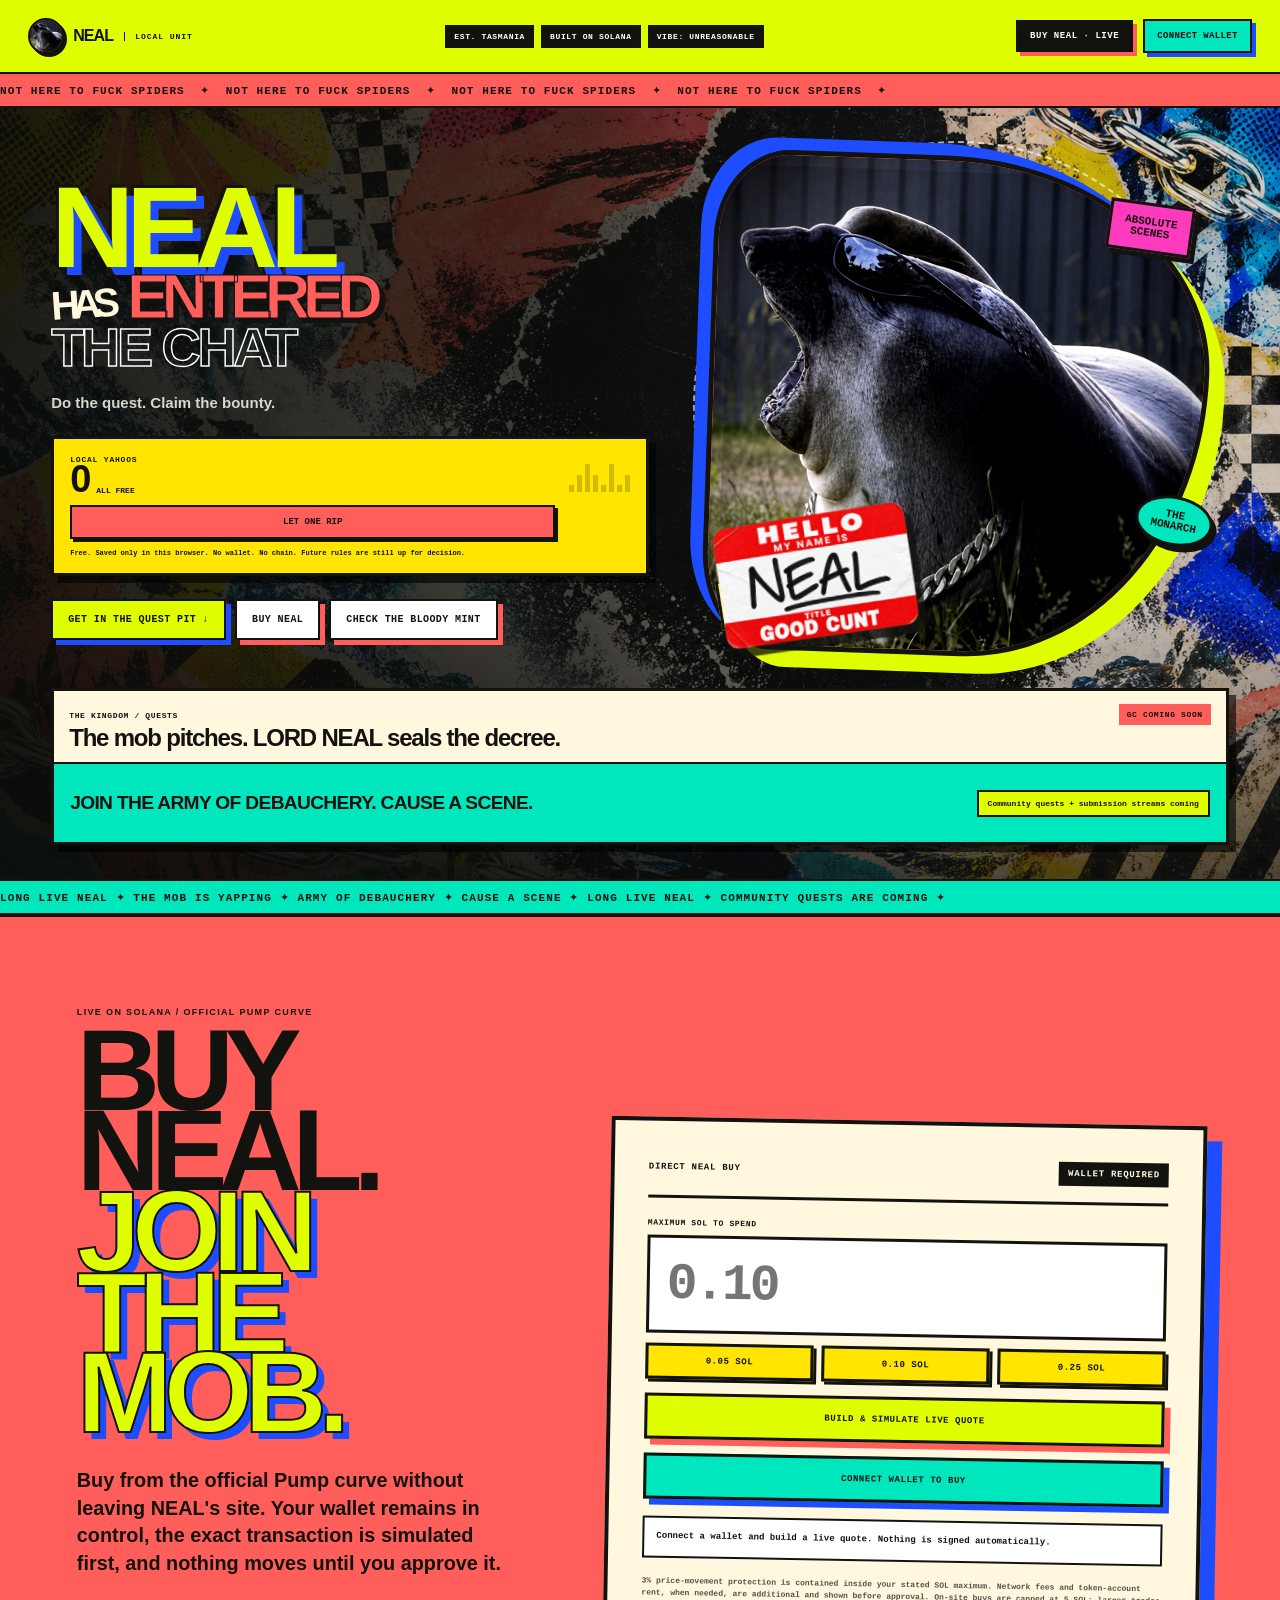
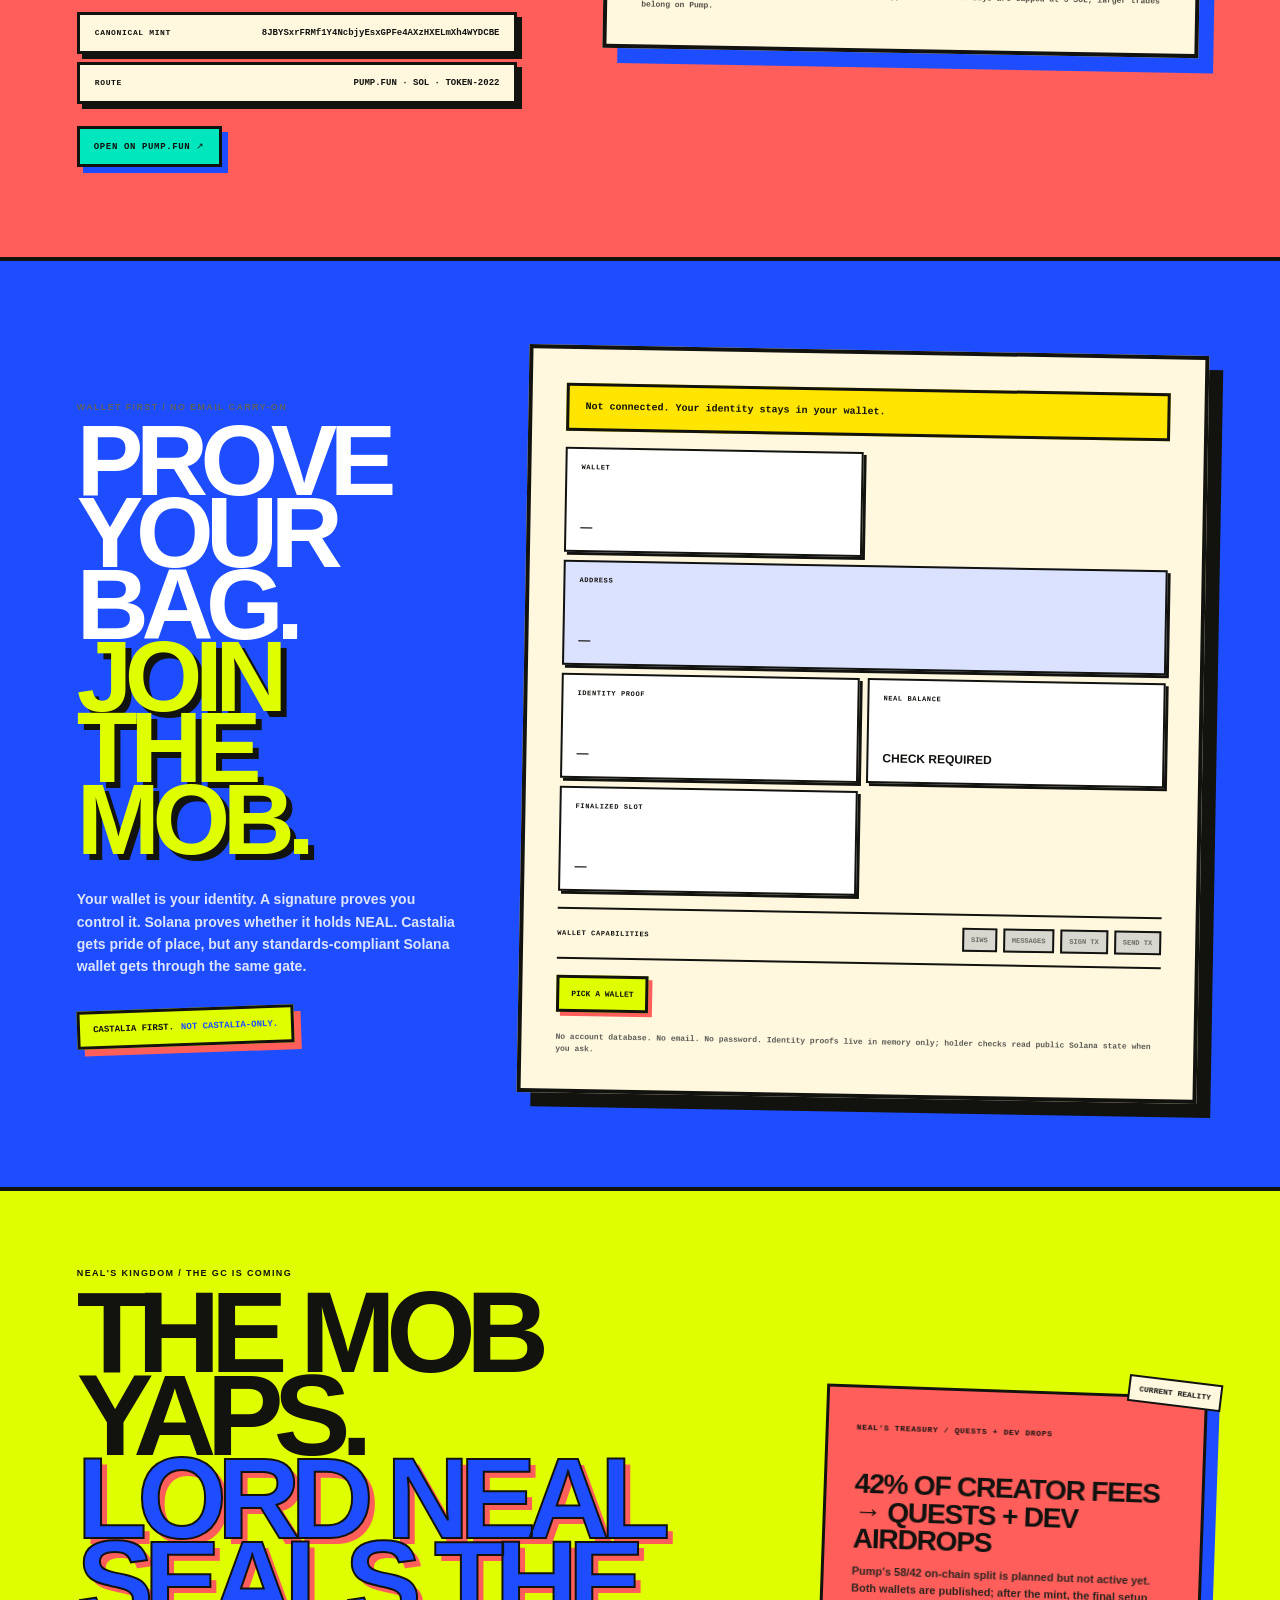
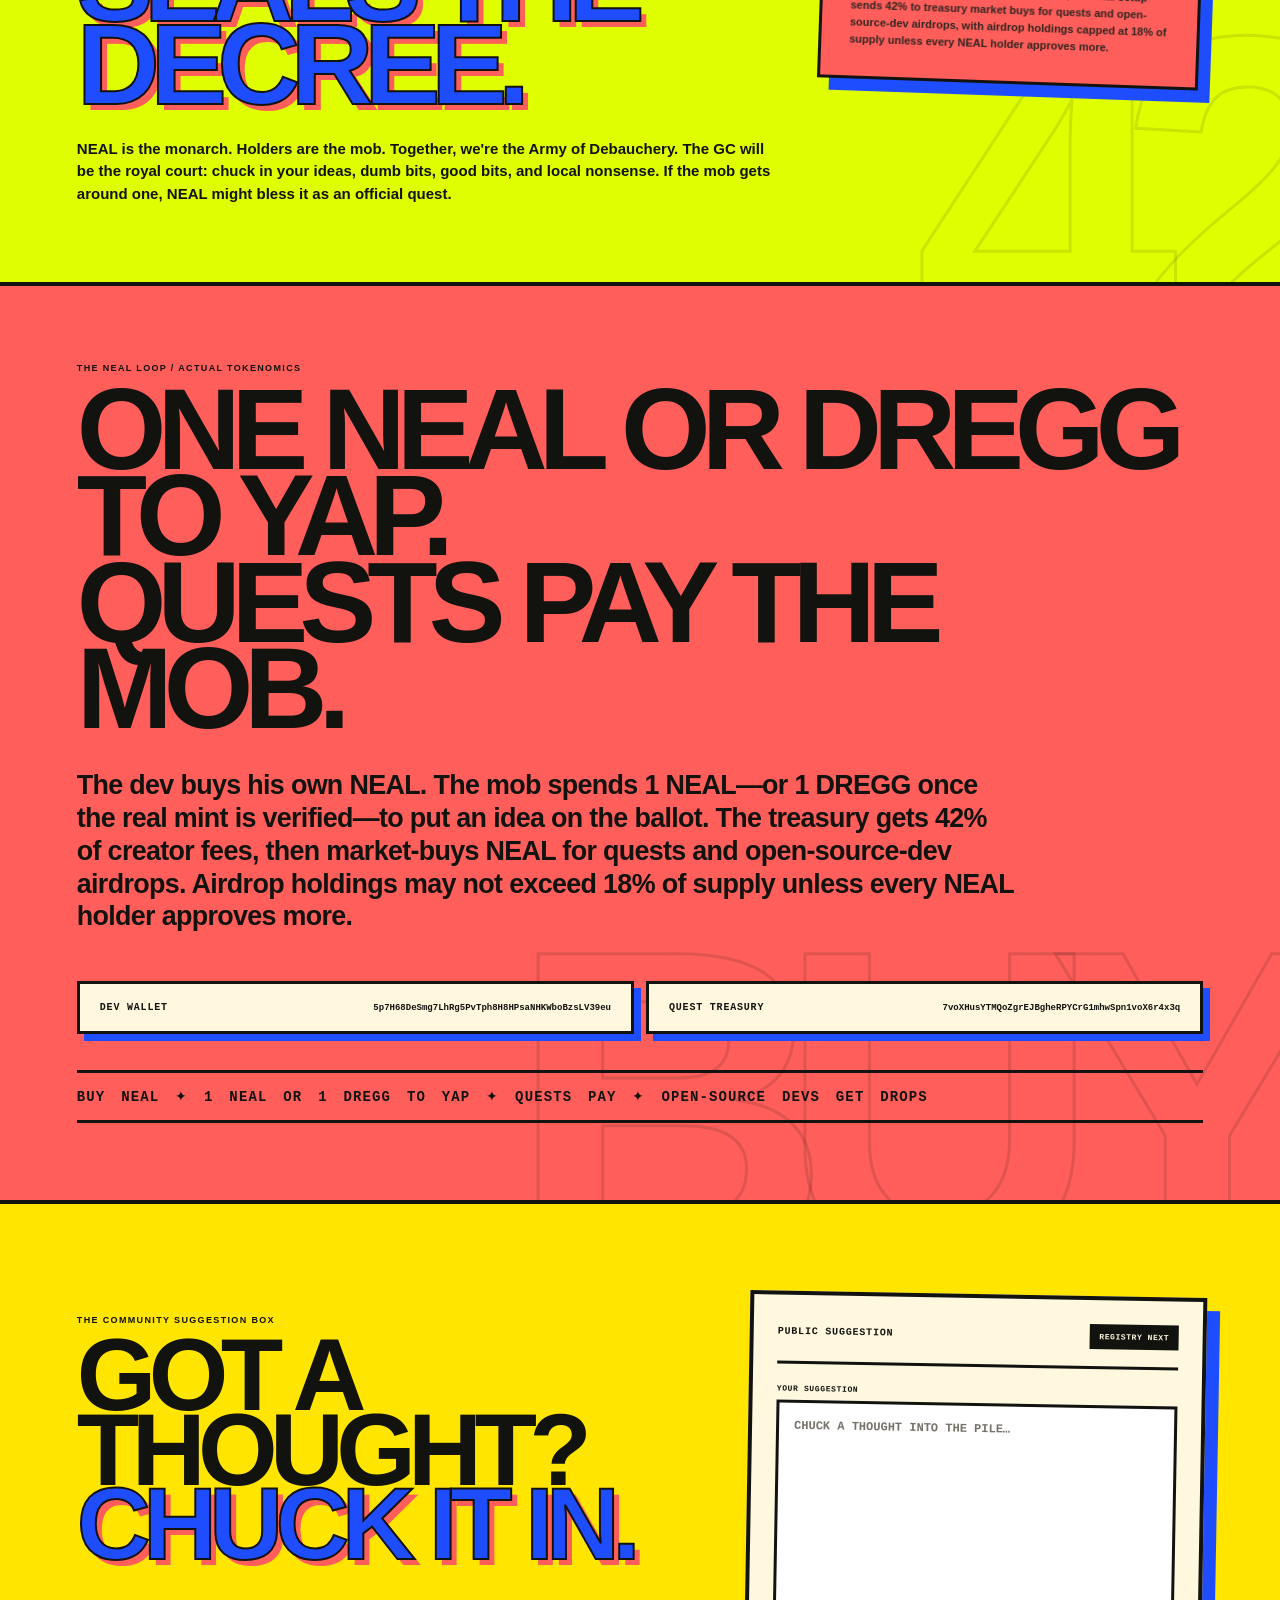
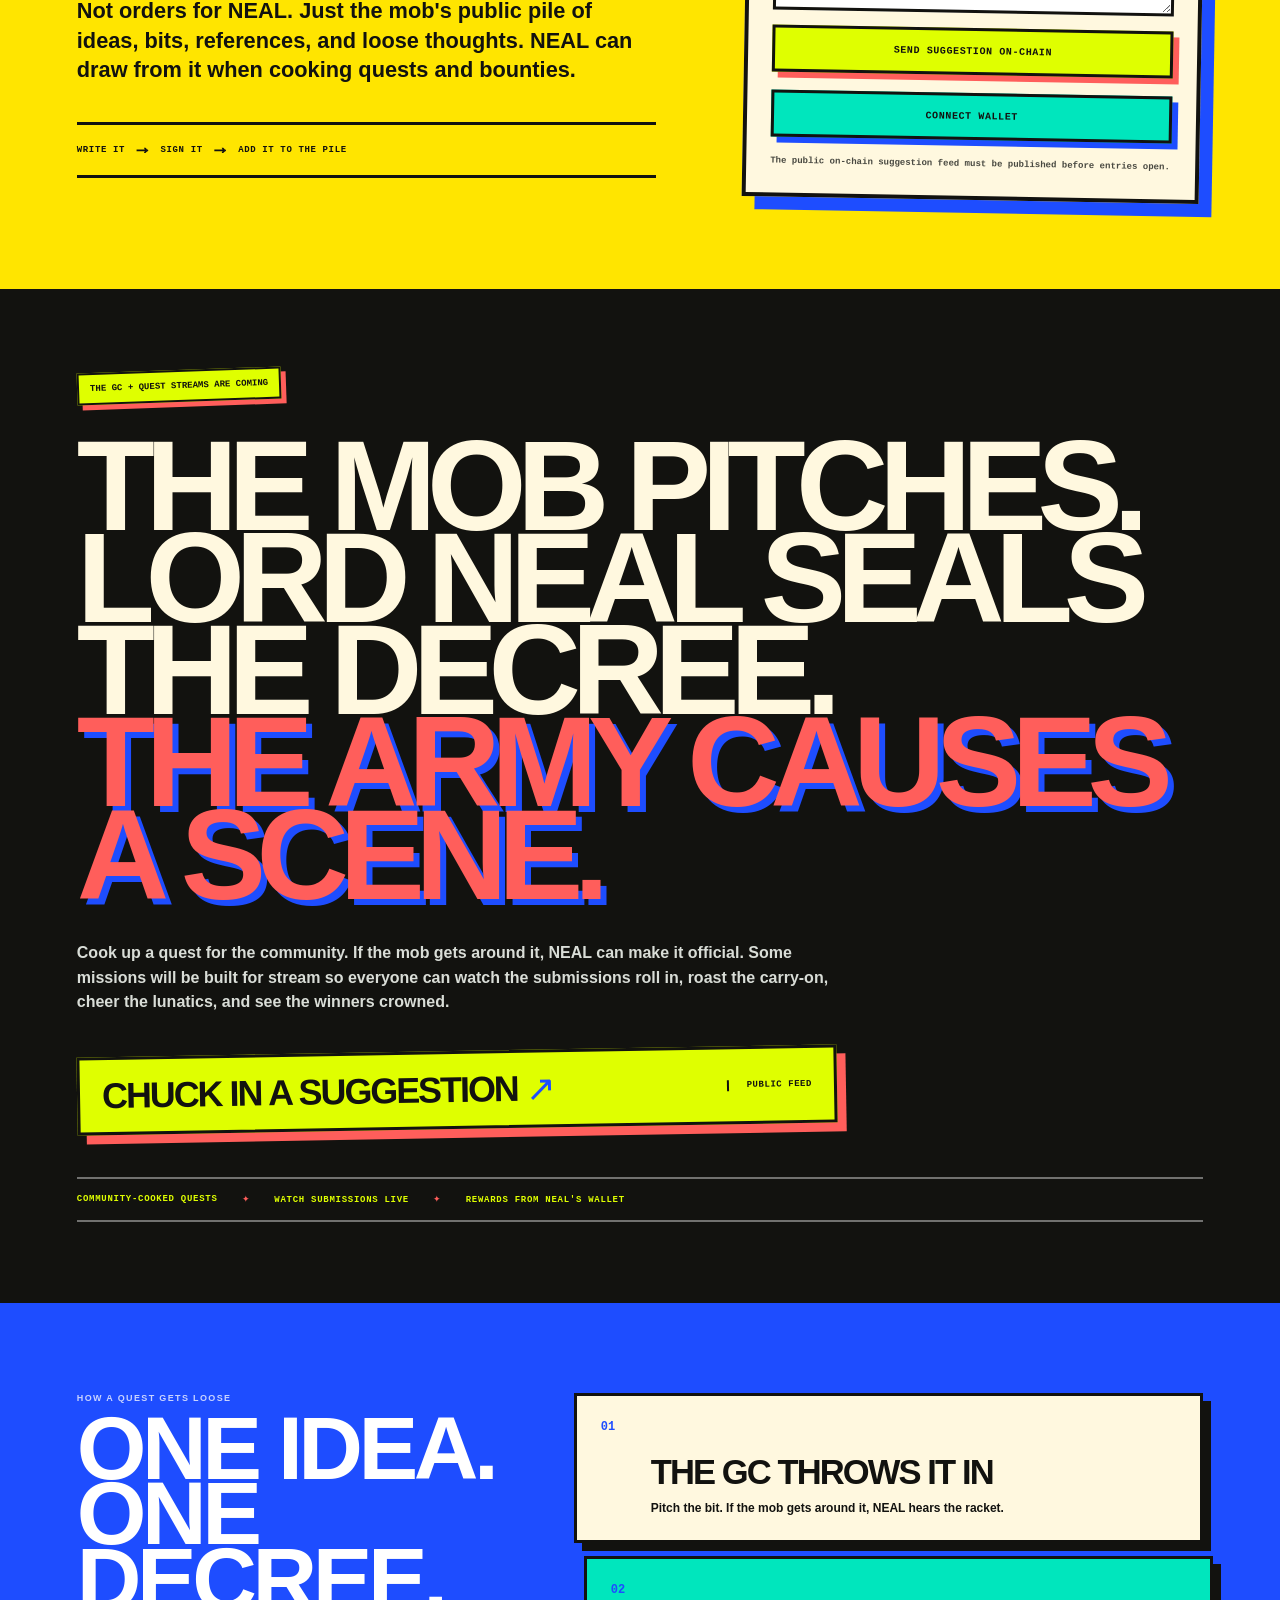
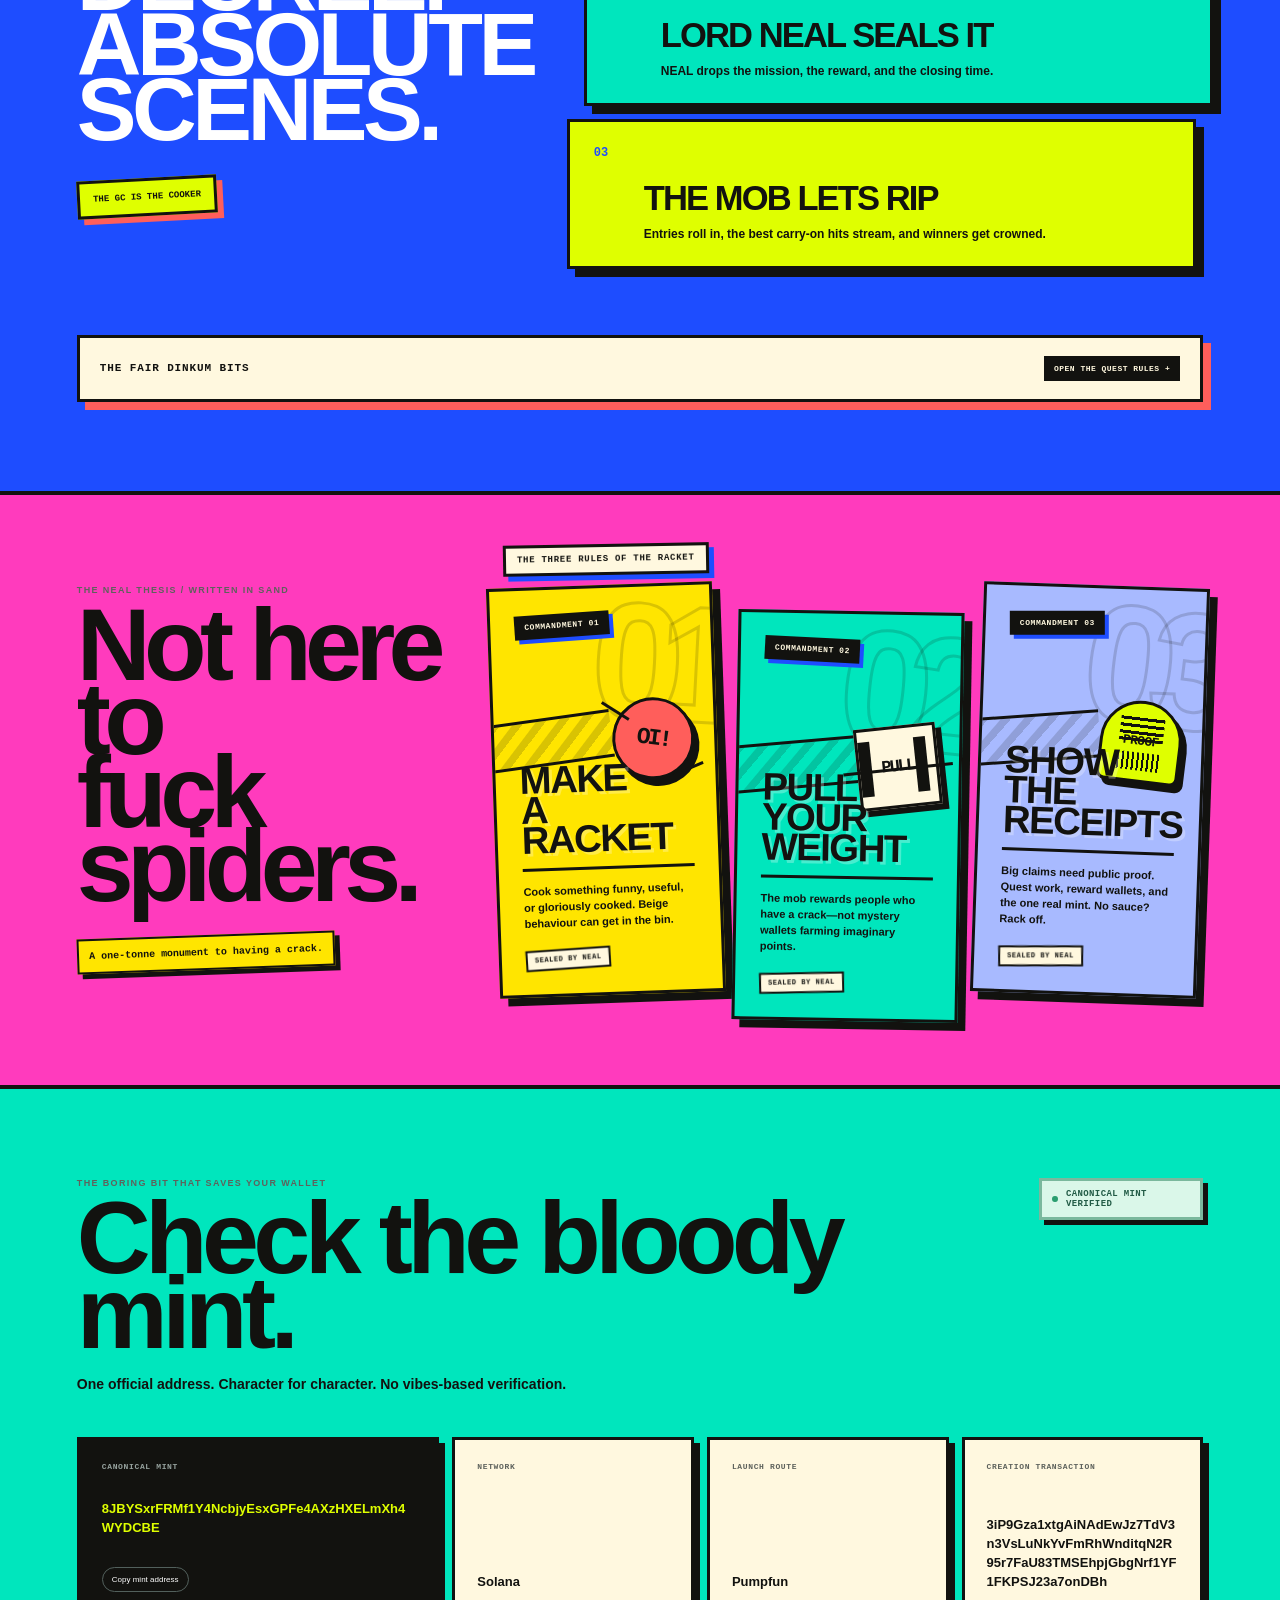
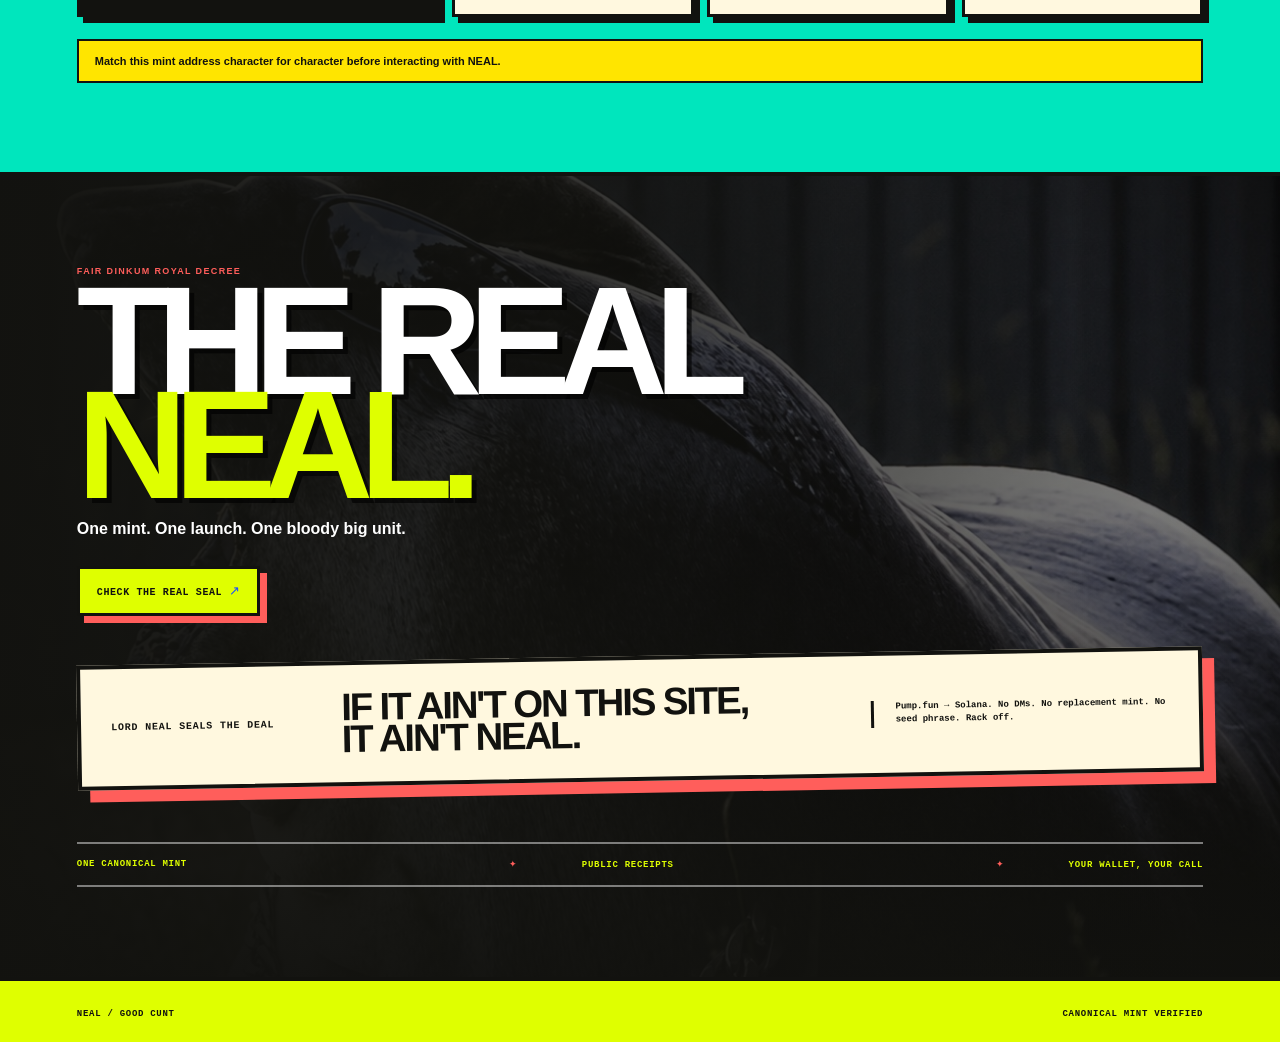
==== commit 946bcf0c: "Deploy live NEAL purchase flow" ====
--- a/index.html
+++ b/index.html
@@ -27,8 +27,8 @@
     <link rel="preload" as="image" href="/neal-token.jpg" type="image/jpeg" fetchpriority="high" />
     <link rel="icon" type="image/png" href="/neal-favicon.png" />
     <title>NEAL HAS ENTERED THE CHAT</title>
-    <script type="module" crossorigin src="/assets/main-C-mNEgGA.js"></script>
-    <link rel="stylesheet" crossorigin href="/assets/main-BtjzjjJ6.css">
+    <script type="module" crossorigin src="/assets/main-CJZuMm2w.js"></script>
+    <link rel="modulepreload" crossorigin href="/assets/index-CzWJxNOo.js">
   </head>
   <body>
     <div id="app"></div>
